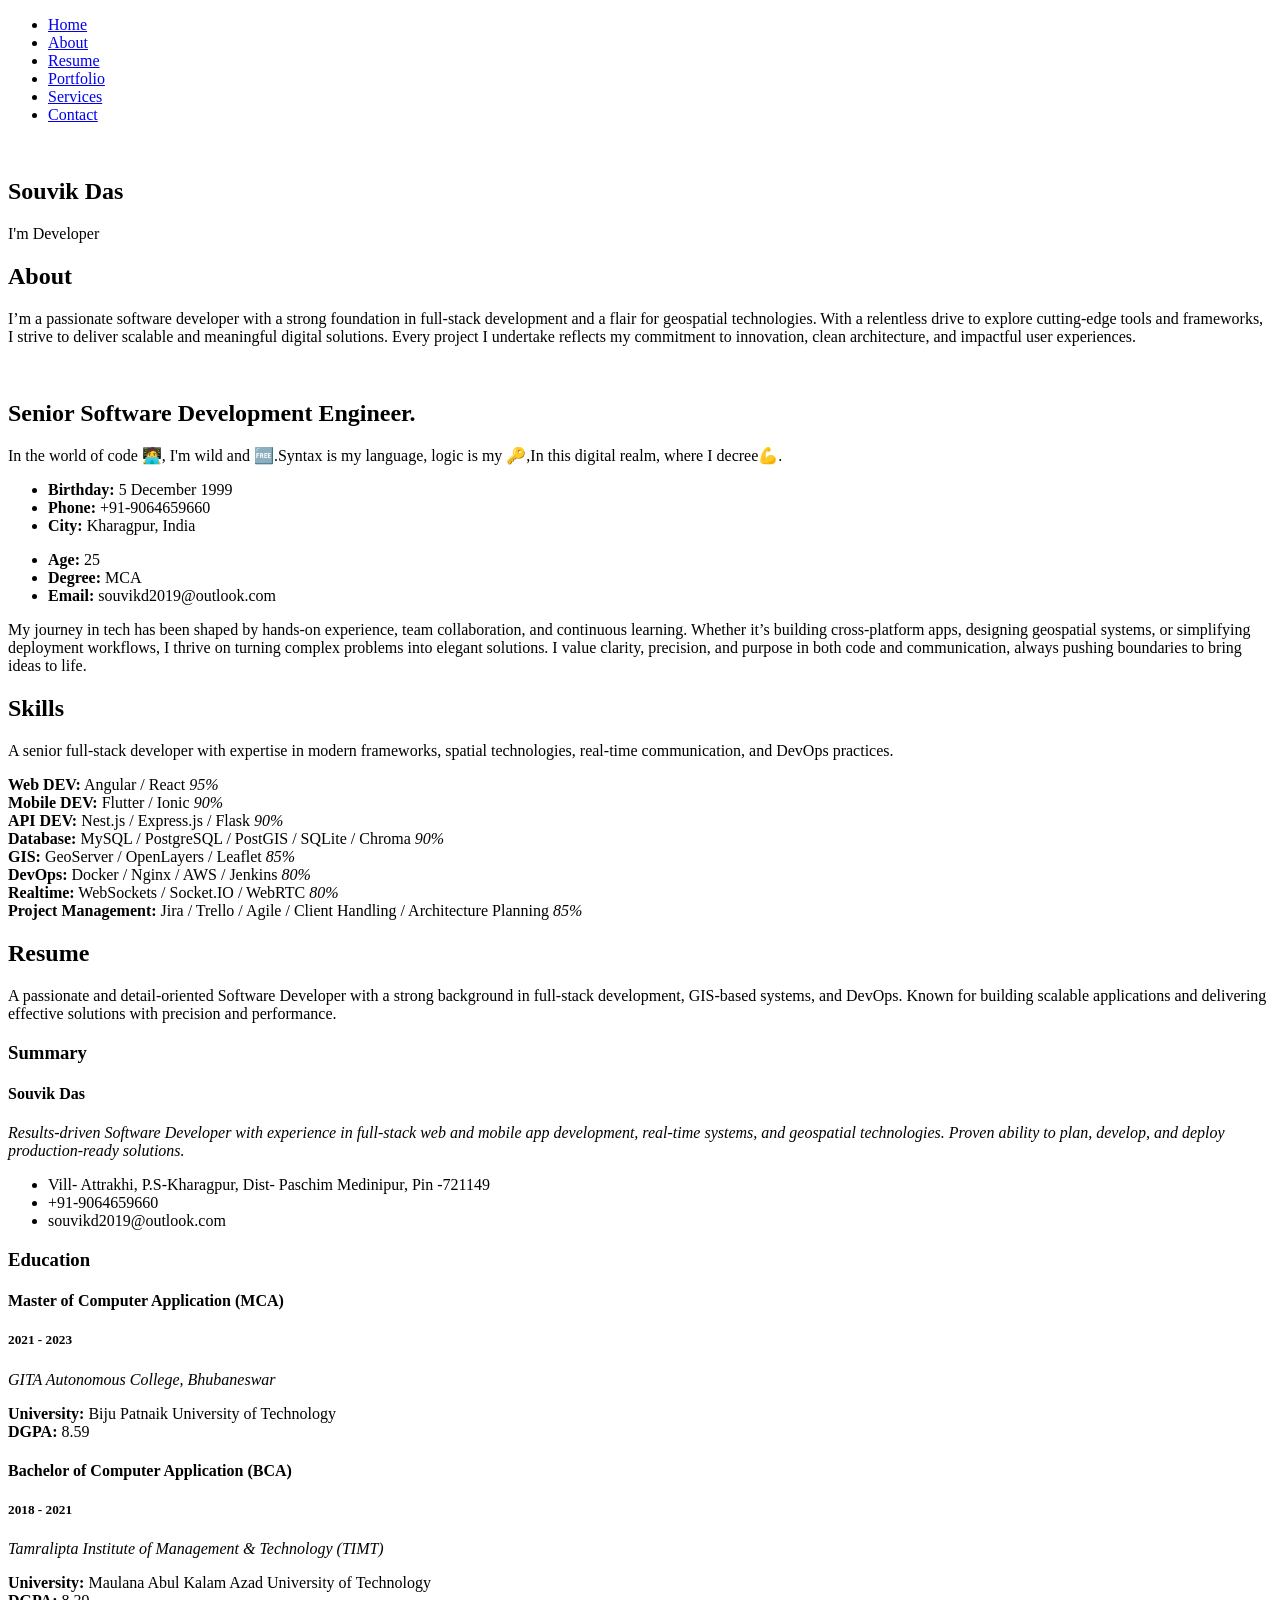
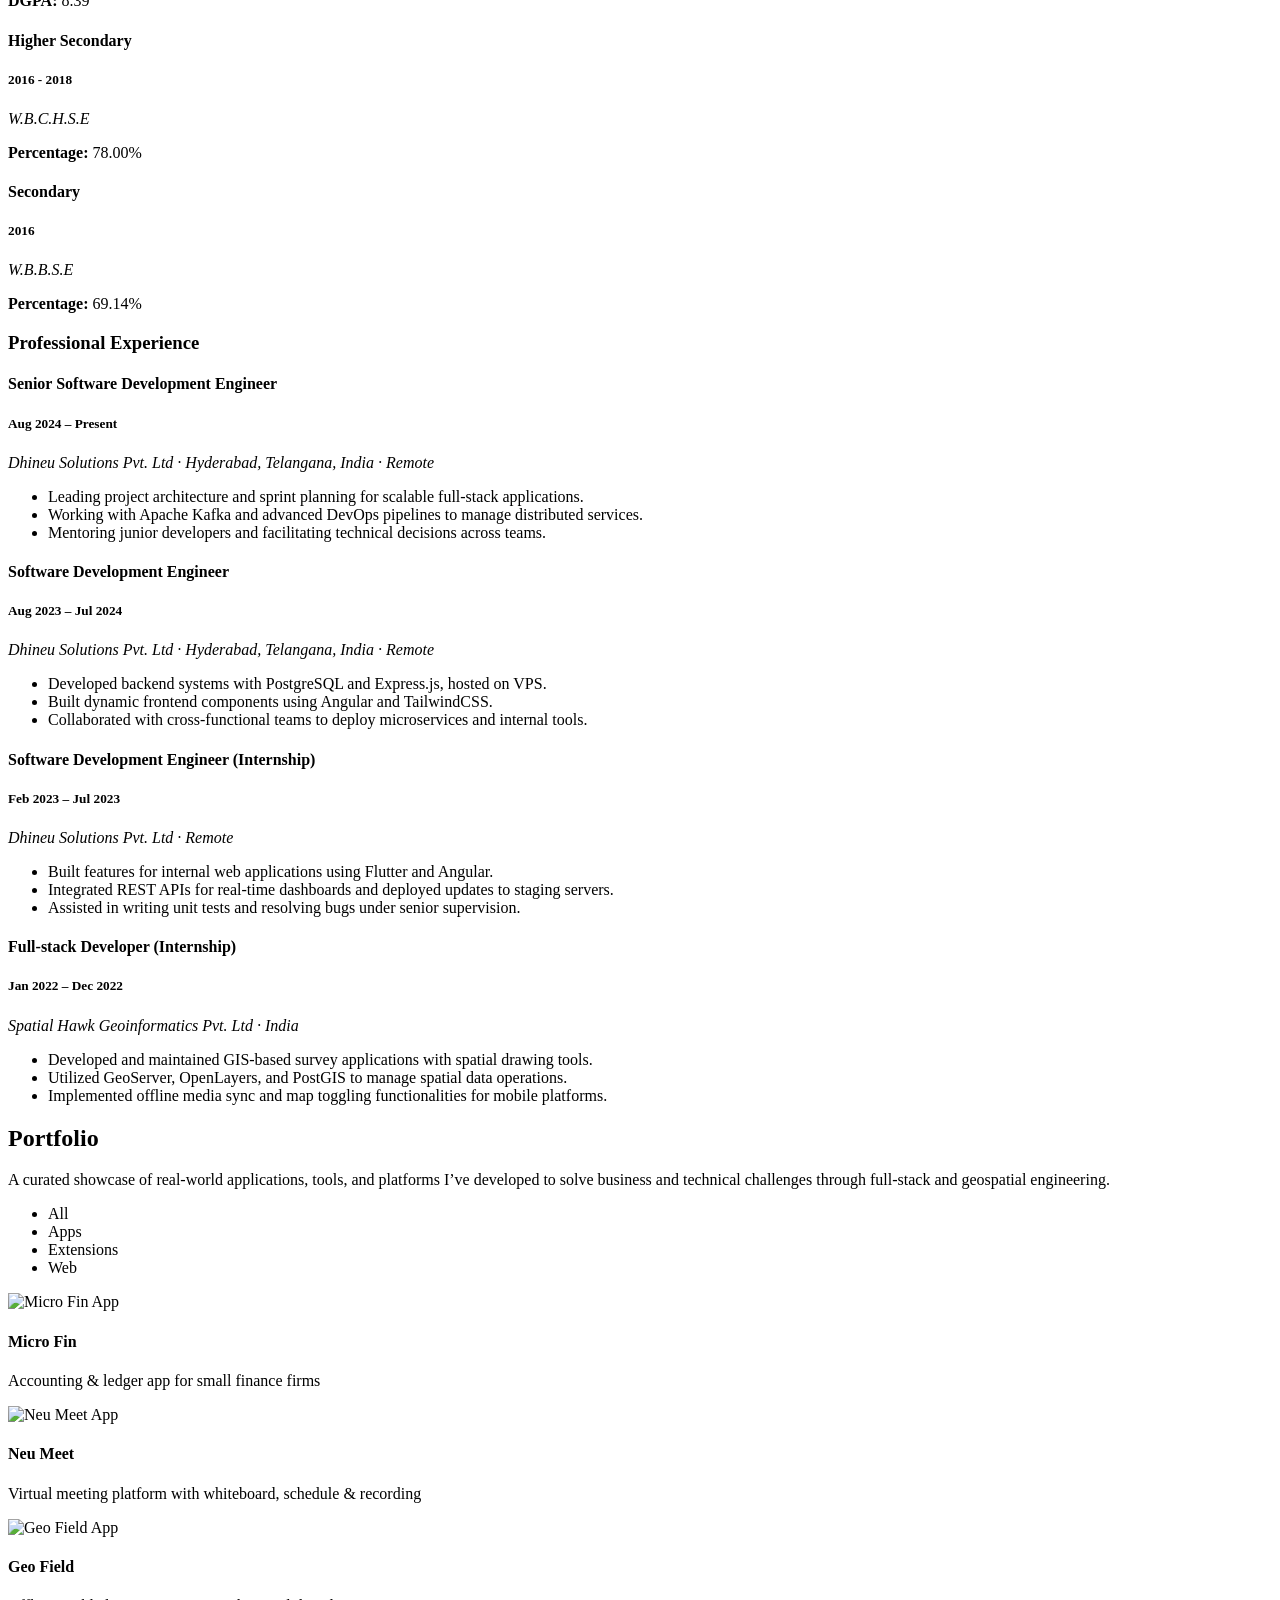
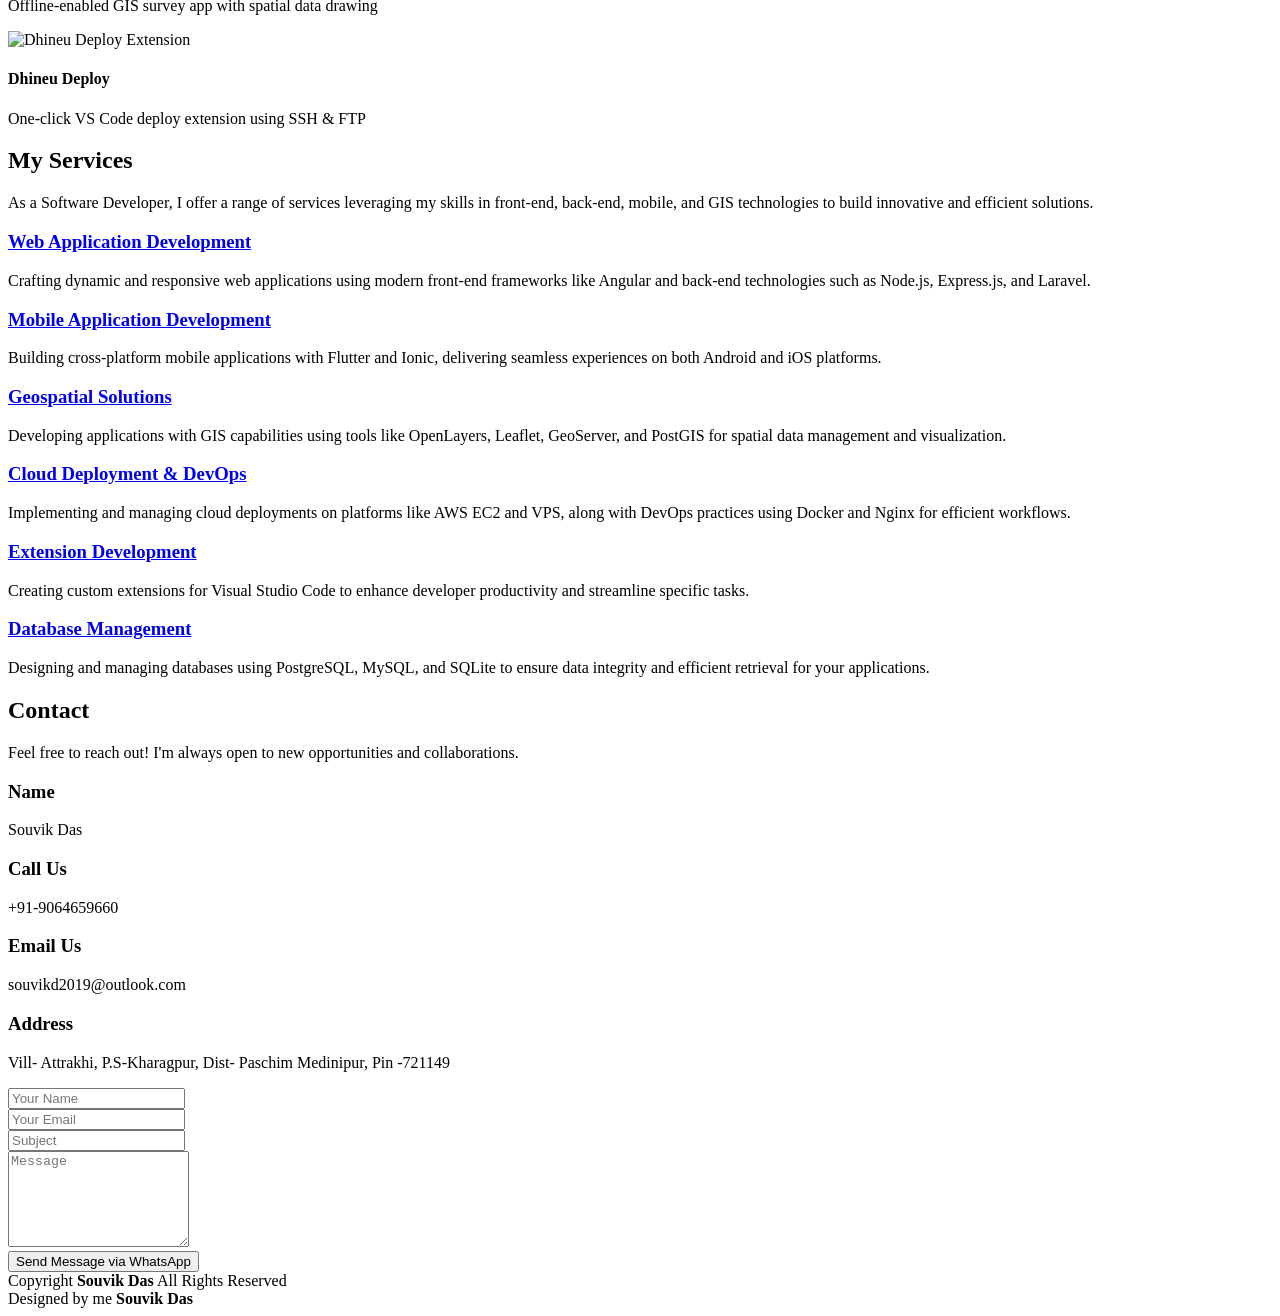
==== index.html @ 2cbc4510 "Add files via upload" ====
<!DOCTYPE html>
<html lang="en">

<head>
  <meta charset="utf-8">
  <meta content="width=device-width, initial-scale=1.0" name="viewport">
  <title>Souvik's Portfolio</title>
  <meta content="" name="description">
  <meta content="" name="keywords">

  <!-- Favicons -->
  <link href="assets/img/favicon.png" rel="icon">
  <link href="assets/img/apple-touch-icon.png" rel="apple-touch-icon">

  <!-- Fonts -->
  <link href="https://fonts.googleapis.com" rel="preconnect">
  <link href="https://fonts.gstatic.com" rel="preconnect" crossorigin>
  <link
    href="https://fonts.googleapis.com/css2?family=Roboto:ital,wght@0,100;0,300;0,400;0,500;0,700;0,900;1,100;1,300;1,400;1,500;1,700;1,900&family=Poppins:ital,wght@0,100;0,200;0,300;0,400;0,500;0,600;0,700;0,800;0,900;1,100;1,200;1,300;1,400;1,500;1,600;1,700;1,800;1,900&family=Raleway:ital,wght@0,100;0,200;0,300;0,400;0,500;0,600;0,700;0,800;0,900;1,100;1,200;1,300;1,400;1,500;1,600;1,700;1,800;1,900&display=swap"
    rel="stylesheet">

  <!-- Vendor CSS Files -->
  <link href="assets/vendor/bootstrap/css/bootstrap.min.css" rel="stylesheet">
  <link href="assets/vendor/bootstrap-icons/bootstrap-icons.css" rel="stylesheet">
  <link href="assets/vendor/aos/aos.css" rel="stylesheet">
  <link href="assets/vendor/glightbox/css/glightbox.min.css" rel="stylesheet">
  <link href="assets/vendor/swiper/swiper-bundle.min.css" rel="stylesheet">

  <!-- Main CSS File -->
  <link href="assets/css/main.css" rel="stylesheet">

  <!-- =======================================================
  * Template Name: MyResume
  * Template URL: https://bootstrapmade.com/free-html-bootstrap-template-my-resume/
  * Updated: Jun 29 2024 with Bootstrap v5.3.3
  * Author: BootstrapMade.com
  * License: https://bootstrapmade.com/license/
  ======================================================== -->
</head>

<body class="index-page">

  <header id="header" class="header d-flex flex-column justify-content-center">

    <i class="header-toggle d-xl-none bi bi-list"></i>

    <nav id="navmenu" class="navmenu">
      <ul>
        <li><a href="#hero" class="active"><i class="bi bi-house navicon"></i><span>Home</span></a></li>
        <li><a href="#about"><i class="bi bi-person navicon"></i><span>About</span></a></li>
        <li><a href="#resume"><i class="bi bi-file-earmark-text navicon"></i><span>Resume</span></a></li>
        <li><a href="#portfolio"><i class="bi bi-images navicon"></i><span>Portfolio</span></a></li>
        <li><a href="#services"><i class="bi bi-hdd-stack navicon"></i><span>Services</span></a></li>
        <li><a href="#contact"><i class="bi bi-envelope navicon"></i><span>Contact</span></a></li>
      </ul>
    </nav>

  </header>

  <main class="main">

    <!-- Hero Section -->
    <section id="hero" class="hero section light-background">

      <img src="assets/img/hero-bg.jpg" alt="">

      <div class="container" data-aos="zoom-out">
        <div class="row justify-content-center">
          <div class="col-lg-9">
            <h2>Souvik Das</h2>
            <p>I'm <span class="typed" data-typed-items="Developer, Freelancer">Developer</span><span
                class="typed-cursor typed-cursor--blink" aria-hidden="true"></span></p>
            <div class="social-links">
              <a href="https://github.com/souvik-das-tech" target="_blank"><i class="bi bi-github"></i></a>
              <a href="https://www.facebook.com/profile.php?id=61572611859812" target="_blank"><i
                  class="bi bi-facebook"></i></a>
              <a href="https://www.instagram.com/souvik_das.tech" target="_blank"><i class="bi bi-instagram"></i></a>
              <a href="https://www.linkedin.com/in/souvik-das-3455b0224" target="_blank"><i
                  class="bi bi-linkedin"></i></a>
            </div>
          </div>
        </div>
      </div>

    </section><!-- /Hero Section -->

    <!-- About Section -->
    <section id="about" class="about section">

      <!-- Section Title -->
      <div class="container section-title" data-aos="fade-up">
        <h2>About</h2>
        <p>I’m a passionate software developer with a strong foundation in full-stack development and a flair for
          geospatial technologies. With a relentless drive to explore cutting-edge tools and frameworks, I strive to
          deliver scalable and meaningful digital solutions. Every project I undertake reflects my commitment to
          innovation, clean architecture, and impactful user experiences.</p>
      </div><!-- End Section Title -->

      <div class="container" data-aos="fade-up" data-aos-delay="100">

        <div class="row gy-4 justify-content-center">
          <div class="col-lg-4">
            <img src="assets/img/profile-img.jpg" class="img-fluid" alt="">
          </div>
          <div class="col-lg-8 content">
            <h2>Senior Software Development Engineer.</h2>
            <p class="fst-italic py-3">
              In the world of code 🧑‍💻, I'm wild and 🆓.Syntax is my language, logic is my 🔑,In this digital realm,
              where I decree💪.
            </p>
            <div class="row">
              <div class="col-lg-6">
                <ul>
                  <li><i class="bi bi-chevron-right"></i> <strong>Birthday:</strong> <span>5 December 1999</span></li>
                  <li><i class="bi bi-chevron-right"></i> <strong>Phone:</strong> <span>+91-9064659660</span></li>
                  <li><i class="bi bi-chevron-right"></i> <strong>City:</strong> <span>Kharagpur, India</span></li>
                </ul>
              </div>
              <div class="col-lg-6">
                <ul>
                  <li><i class="bi bi-chevron-right"></i> <strong>Age:</strong> <span>25</span></li>
                  <li><i class="bi bi-chevron-right"></i> <strong>Degree:</strong> <span>MCA</span></li>
                  <li><i class="bi bi-chevron-right"></i> <strong>Email:</strong> <span>souvikd2019@outlook.com</span>
                  </li>
                </ul>
              </div>
            </div>
            <p class="py-3">
              My journey in tech has been shaped by hands-on experience, team collaboration, and continuous learning.
              Whether it’s building cross-platform apps, designing geospatial systems, or simplifying deployment
              workflows, I thrive on turning complex problems into elegant solutions. I value clarity, precision, and
              purpose in both code and communication, always pushing boundaries to bring ideas to life.
            </p>
          </div>
        </div>

      </div>

    </section><!-- /About Section -->

    <!-- Skills Section -->
    <section id="skills" class="skills section">

      <!-- Section Title -->
      <div class="container section-title" data-aos="fade-up">
        <h2>Skills</h2>
        <p>A senior full-stack developer with expertise in modern frameworks, spatial technologies, real-time
          communication, and DevOps practices.</p>
      </div><!-- End Section Title -->

      <div class="container" data-aos="fade-up" data-aos-delay="100">

        <div class="row skills-content skills-animation">

          <div class="col-lg-6">

            <div class="progress">
              <span class="skill"><strong>Web DEV:</strong> Angular / React <i class="val">95%</i></span>
              <div class="progress-bar-wrap">
                <div class="progress-bar" role="progressbar" aria-valuenow="95" aria-valuemin="0" aria-valuemax="100">
                </div>
              </div>
            </div>

            <div class="progress">
              <span class="skill"><strong>Mobile DEV:</strong> Flutter / Ionic <i class="val">90%</i></span>
              <div class="progress-bar-wrap">
                <div class="progress-bar" role="progressbar" aria-valuenow="90" aria-valuemin="0" aria-valuemax="100">
                </div>
              </div>
            </div>

            <div class="progress">
              <span class="skill"><strong>API DEV:</strong> Nest.js / Express.js / Flask <i class="val">90%</i></span>
              <div class="progress-bar-wrap">
                <div class="progress-bar" role="progressbar" aria-valuenow="90" aria-valuemin="0" aria-valuemax="100">
                </div>
              </div>
            </div>

            <div class="progress">
              <span class="skill"><strong>Database:</strong> MySQL / PostgreSQL / PostGIS / SQLite / Chroma <i
                  class="val">90%</i></span>
              <div class="progress-bar-wrap">
                <div class="progress-bar" role="progressbar" aria-valuenow="90" aria-valuemin="0" aria-valuemax="100">
                </div>
              </div>
            </div>

          </div>

          <div class="col-lg-6">

            <div class="progress">
              <span class="skill"><strong>GIS:</strong> GeoServer / OpenLayers / Leaflet <i class="val">85%</i></span>
              <div class="progress-bar-wrap">
                <div class="progress-bar" role="progressbar" aria-valuenow="85" aria-valuemin="0" aria-valuemax="100">
                </div>
              </div>
            </div>

            <div class="progress">
              <span class="skill"><strong>DevOps:</strong> Docker / Nginx / AWS / Jenkins <i class="val">80%</i></span>
              <div class="progress-bar-wrap">
                <div class="progress-bar" role="progressbar" aria-valuenow="80" aria-valuemin="0" aria-valuemax="100">
                </div>
              </div>
            </div>

            <div class="progress">
              <span class="skill"><strong>Realtime:</strong> WebSockets / Socket.IO / WebRTC <i
                  class="val">80%</i></span>
              <div class="progress-bar-wrap">
                <div class="progress-bar" role="progressbar" aria-valuenow="80" aria-valuemin="0" aria-valuemax="100">
                </div>
              </div>
            </div>

            <div class="progress">
              <span class="skill"><strong>Project Management:</strong> Jira / Trello / Agile / Client Handling /
                Architecture Planning <i class="val">85%</i></span>
              <div class="progress-bar-wrap">
                <div class="progress-bar" role="progressbar" aria-valuenow="85" aria-valuemin="0" aria-valuemax="100">
                </div>
              </div>
            </div>

          </div>

        </div>

      </div>

    </section><!-- /Skills Section -->


    <!-- Resume Section -->
    <section id="resume" class="resume section">

      <!-- Section Title -->
      <div class="container section-title" data-aos="fade-up">
        <h2>Resume</h2>
        <p>A passionate and detail-oriented Software Developer with a strong background in full-stack development,
          GIS-based systems, and DevOps. Known for building scalable applications and delivering effective solutions
          with precision and performance.</p>
      </div><!-- End Section Title -->

      <div class="container">

        <div class="row">

          <!-- Left Column -->
          <div class="col-lg-6" data-aos="fade-up" data-aos-delay="100">
            <h3 class="resume-title">Summary</h3>

            <div class="resume-item pb-0">
              <h4>Souvik Das</h4>
              <p><em>Results-driven Software Developer with experience in full-stack web and mobile app development,
                  real-time systems, and geospatial technologies. Proven ability to plan, develop, and deploy
                  production-ready solutions.</em></p>
              <ul>
                <li>Vill- Attrakhi, P.S-Kharagpur, Dist- Paschim Medinipur, Pin -721149</li>
                <li>+91-9064659660</li>
                <li>souvikd2019@outlook.com</li>
              </ul>
            </div><!-- End Resume Item -->

            <h3 class="resume-title">Education</h3>

            <div class="resume-item">
              <h4>Master of Computer Application (MCA)</h4>
              <h5>2021 - 2023</h5>
              <p><em>GITA Autonomous College, Bhubaneswar</em></p>
              <p><strong>University:</strong> Biju Patnaik University of Technology<br><strong>DGPA:</strong> 8.59</p>
            </div>

            <div class="resume-item">
              <h4>Bachelor of Computer Application (BCA)</h4>
              <h5>2018 - 2021</h5>
              <p><em>Tamralipta Institute of Management & Technology (TIMT)</em></p>
              <p><strong>University:</strong> Maulana Abul Kalam Azad University of Technology<br><strong>DGPA:</strong>
                8.39</p>
            </div>

            <div class="resume-item">
              <h4>Higher Secondary</h4>
              <h5>2016 - 2018</h5>
              <p><em>W.B.C.H.S.E</em></p>
              <p><strong>Percentage:</strong> 78.00%</p>
            </div>

            <div class="resume-item">
              <h4>Secondary</h4>
              <h5>2016</h5>
              <p><em>W.B.B.S.E</em></p>
              <p><strong>Percentage:</strong> 69.14%</p>
            </div>

          </div><!-- End Left Column -->

          <!-- Right Column -->
          <div class="col-lg-6" data-aos="fade-up" data-aos-delay="200">
            <h3 class="resume-title">Professional Experience</h3>

            <div class="resume-item">
              <h4>Senior Software Development Engineer</h4>
              <h5>Aug 2024 – Present</h5>
              <p><em>Dhineu Solutions Pvt. Ltd · Hyderabad, Telangana, India · Remote</em></p>
              <ul>
                <li>Leading project architecture and sprint planning for scalable full-stack applications.</li>
                <li>Working with Apache Kafka and advanced DevOps pipelines to manage distributed services.</li>
                <li>Mentoring junior developers and facilitating technical decisions across teams.</li>
              </ul>
            </div>

            <div class="resume-item">
              <h4>Software Development Engineer</h4>
              <h5>Aug 2023 – Jul 2024</h5>
              <p><em>Dhineu Solutions Pvt. Ltd · Hyderabad, Telangana, India · Remote</em></p>
              <ul>
                <li>Developed backend systems with PostgreSQL and Express.js, hosted on VPS.</li>
                <li>Built dynamic frontend components using Angular and TailwindCSS.</li>
                <li>Collaborated with cross-functional teams to deploy microservices and internal tools.</li>
              </ul>
            </div>

            <div class="resume-item">
              <h4>Software Development Engineer (Internship)</h4>
              <h5>Feb 2023 – Jul 2023</h5>
              <p><em>Dhineu Solutions Pvt. Ltd · Remote</em></p>
              <ul>
                <li>Built features for internal web applications using Flutter and Angular.</li>
                <li>Integrated REST APIs for real-time dashboards and deployed updates to staging servers.</li>
                <li>Assisted in writing unit tests and resolving bugs under senior supervision.</li>
              </ul>
            </div>

            <div class="resume-item">
              <h4>Full-stack Developer (Internship)</h4>
              <h5>Jan 2022 – Dec 2022</h5>
              <p><em>Spatial Hawk Geoinformatics Pvt. Ltd · India</em></p>
              <ul>
                <li>Developed and maintained GIS-based survey applications with spatial drawing tools.</li>
                <li>Utilized GeoServer, OpenLayers, and PostGIS to manage spatial data operations.</li>
                <li>Implemented offline media sync and map toggling functionalities for mobile platforms.</li>
              </ul>
            </div>


          </div><!-- End Right Column -->

        </div>

      </div>

    </section><!-- /Resume Section -->

    <!-- Portfolio Section -->
    <section id="portfolio" class="portfolio section">

      <!-- Section Title -->
      <div class="container section-title" data-aos="fade-up">
        <h2>Portfolio</h2>
        <p>A curated showcase of real-world applications, tools, and platforms I’ve developed to solve business and
          technical challenges through full-stack and geospatial engineering.</p>
      </div><!-- End Section Title -->

      <div class="container">

        <div class="isotope-layout" data-default-filter="*" data-layout="masonry" data-sort="original-order">

          <ul class="portfolio-filters isotope-filters" data-aos="fade-up" data-aos-delay="100">
            <li data-filter="*" class="filter-active">All</li>
            <li data-filter=".filter-app">Apps</li>
            <li data-filter=".filter-product">Extensions</li>
            <li data-filter=".filter-branding">Web</li>
          </ul><!-- End Portfolio Filters -->

          <div class="row gy-4 isotope-container" data-aos="fade-up" data-aos-delay="200">

            <!-- Micro Fin -->
            <div class="col-lg-4 col-md-6 portfolio-item isotope-item filter-app filter-branding">
              <img src="assets\img\portfolio\app-1.jpg" class="img-fluid" alt="Micro Fin App">
              <div class="portfolio-info">
                <h4>Micro Fin</h4>
                <p>Accounting & ledger app for small finance firms</p>
                <a href="assets\img\portfolio\app-1.jpg" title="Micro Fin" data-gallery="portfolio-gallery-app"
                  class="glightbox preview-link"><i class="bi bi-zoom-in"></i></a>
              </div>
            </div>

            <!-- Neu Meet -->
            <div class="col-lg-4 col-md-6 portfolio-item isotope-item filter-app filter-branding">
              <img src="assets/img/projects/neu-meet.jpg" class="img-fluid" alt="Neu Meet App">
              <div class="portfolio-info">
                <h4>Neu Meet</h4>
                <p>Virtual meeting platform with whiteboard, schedule & recording</p>
                <a href="assets/img/projects/neu-meet.jpg" title="Neu Meet" data-gallery="portfolio-gallery-app"
                  class="glightbox preview-link"><i class="bi bi-zoom-in"></i></a>
                <a href="portfolio-details-neumeet.html" title="More Details" class="details-link"><i
                    class="bi bi-link-45deg"></i></a>
              </div>
            </div>

            <!-- Geo Field -->
            <div class="col-lg-4 col-md-6 portfolio-item isotope-item filter-app">
              <img src="assets/img/projects/geo-field.jpg" class="img-fluid" alt="Geo Field App">
              <div class="portfolio-info">
                <h4>Geo Field</h4>
                <p>Offline-enabled GIS survey app with spatial data drawing</p>
                <a href="assets/img/projects/geo-field.jpg" title="Geo Field" data-gallery="portfolio-gallery-app"
                  class="glightbox preview-link"><i class="bi bi-zoom-in"></i></a>
                <a href="portfolio-details-geofield.html" title="More Details" class="details-link"><i
                    class="bi bi-link-45deg"></i></a>
              </div>
            </div>

            <!-- Dhineu Deploy -->
            <div class="col-lg-4 col-md-6 portfolio-item isotope-item filter-product">
              <img src="assets\img\portfolio\dhienu-deploy.jpeg" class="img-fluid" alt="Dhineu Deploy Extension">
              <div class="portfolio-info">
                <h4>Dhineu Deploy</h4>
                <p>One-click VS Code deploy extension using SSH & FTP</p>
                <a href="assets\img\portfolio\dhienu-deploy.jpeg" title="Dhineu Deploy"
                  data-gallery="portfolio-gallery-product" class="glightbox preview-link"><i
                    class="bi bi-zoom-in"></i></a>
              </div>
            </div>

          </div><!-- End Portfolio Container -->

        </div>

      </div>

    </section><!-- /Portfolio Section -->


    <section id="services" class="services section">
      <div class="container section-title" data-aos="fade-up">
        <h2>My Services</h2>
        <p>As a Software Developer, I offer a range of services leveraging my skills in front-end, back-end, mobile, and
          GIS technologies to build innovative and efficient solutions.</p>
      </div>
      <div class="container">
        <div class="row gy-4">

          <div class="col-lg-4 col-md-6" data-aos="fade-up" data-aos-delay="100">
            <div class="service-item item-cyan position-relative">
              <div class="icon">
                <i class="bi bi-code-slash"></i>
              </div>
              <a href="#" class="stretched-link">
                <h3>Web Application Development</h3>
              </a>
              <p>Crafting dynamic and responsive web applications using modern front-end frameworks like Angular and
                back-end technologies such as Node.js, Express.js, and Laravel.</p>
            </div>
          </div>
          <div class="col-lg-4 col-md-6" data-aos="fade-up" data-aos-delay="200">
            <div class="service-item item-orange position-relative">
              <div class="icon">
                <i class="bi bi-phone-fill"></i>
              </div>
              <a href="#" class="stretched-link">
                <h3>Mobile Application Development</h3>
              </a>
              <p>Building cross-platform mobile applications with Flutter and Ionic, delivering seamless experiences on
                both Android and iOS platforms.</p>
            </div>
          </div>
          <div class="col-lg-4 col-md-6" data-aos="fade-up" data-aos-delay="300">
            <div class="service-item item-teal position-relative">
              <div class="icon">
                <i class="bi bi-map"></i>
              </div>
              <a href="#" class="stretched-link">
                <h3>Geospatial Solutions</h3>
              </a>
              <p>Developing applications with GIS capabilities using tools like OpenLayers, Leaflet, GeoServer, and
                PostGIS for spatial data management and visualization.</p>
            </div>
          </div>
          <div class="col-lg-4 col-md-6" data-aos="fade-up" data-aos-delay="400">
            <div class="service-item item-red position-relative">
              <div class="icon">
                <i class="bi bi-cloud-arrow-up-fill"></i>
              </div>
              <a href="#" class="stretched-link">
                <h3>Cloud Deployment & DevOps</h3>
              </a>
              <p>Implementing and managing cloud deployments on platforms like AWS EC2 and VPS, along with DevOps
                practices using Docker and Nginx for efficient workflows.</p>
            </div>
          </div>
          <div class="col-lg-4 col-md-6" data-aos="fade-up" data-aos-delay="500">
            <div class="service-item item-purple position-relative">
              <div class="icon">
                <i class="bi bi-pencil-square"></i>
              </div>
              <a href="#" class="stretched-link">
                <h3>Extension Development</h3>
              </a>
              <p>Creating custom extensions for Visual Studio Code to enhance developer productivity and streamline
                specific tasks.</p>
            </div>
          </div>
          <div class="col-lg-4 col-md-6" data-aos="fade-up" data-aos-delay="600">
            <div class="service-item item-pink position-relative">
              <div class="icon">
                <i class="bi bi-database-fill"></i>
              </div>
              <a href="#" class="stretched-link">
                <h3>Database Management</h3>
              </a>
              <p>Designing and managing databases using PostgreSQL, MySQL, and SQLite to ensure data integrity and
                efficient retrieval for your applications.</p>
            </div>
          </div>
        </div>
      </div>
    </section>


    <section id="contact" class="contact section">

      <div class="container section-title" data-aos="fade-up">
        <h2>Contact</h2>
        <p>Feel free to reach out! I'm always open to new opportunities and collaborations.</p>
      </div>
      <div class="container" data-aos="fade" data-aos-delay="100">

        <div class="row gy-4">

          <div class="col-lg-4">
            <div class="info-item d-flex" data-aos="fade-up" data-aos-delay="200">
              <i class="bi bi-person flex-shrink-0"></i>
              <div>
                <h3>Name</h3>
                <p>Souvik Das</p>
              </div>
            </div>
            <div class="info-item d-flex" data-aos="fade-up" data-aos-delay="300">
              <i class="bi bi-phone flex-shrink-0"></i>
              <div>
                <h3>Call Us</h3>
                <p>+91-9064659660</p>
              </div>
            </div>
            <div class="info-item d-flex" data-aos="fade-up" data-aos-delay="400">
              <i class="bi bi-envelope flex-shrink-0"></i>
              <div>
                <h3>Email Us</h3>
                <p>souvikd2019@outlook.com</p>
              </div>
            </div>
            <div class="info-item d-flex" data-aos="fade-up" data-aos-delay="500">
              <i class="bi bi-house-door flex-shrink-0"></i>
              <div>
                <h3>Address</h3>
                <p>Vill- Attrakhi, P.S-Kharagpur, Dist- Paschim Medinipur, Pin -721149</p>
              </div>
            </div>
          </div>

          <div class="col-lg-8">
            <form action="forms/contact.php" method="post" class="php-email-form" data-aos="fade-up"
              data-aos-delay="200">
              <div class="row gy-4">

                <div class="col-md-6">
                  <input type="text" name="name" class="form-control" placeholder="Your Name" required="">
                </div>

                <div class="col-md-6 ">
                  <input type="email" class="form-control" name="email" placeholder="Your Email" required="">
                </div>

                <div class="col-md-12">
                  <input type="text" class="form-control" name="subject" placeholder="Subject" required="">
                </div>

                <div class="col-md-12">
                  <textarea class="form-control" name="message" rows="6" placeholder="Message" required=""></textarea>
                </div>

                <div class="col-md-12 text-center">
                  <button type="submit" onclick="sendWhatsAppMessage()">Send Message via WhatsApp</button>
                </div>

              </div>
            </form>
          </div>
        </div>

      </div>

    </section>
  </main>

  <footer id="footer" class="footer position-relative light-background">
    <div class="container">
      <div class="container">
        <div class="copyright">
          <span>Copyright</span> <strong class="px-1 sitename">Souvik Das</strong> <span>All Rights Reserved</span>
        </div>
        <div class="credits">
          Designed by me <strong>Souvik Das</strong>
        </div>
      </div>
    </div>
  </footer>

  <!-- Scroll Top -->
  <a href="#" id="scroll-top" class="scroll-top d-flex align-items-center justify-content-center"><i
      class="bi bi-arrow-up-short"></i></a>

  <!-- Preloader -->
  <div id="preloader"></div>

  <!-- Vendor JS Files -->
  <script src="assets/vendor/bootstrap/js/bootstrap.bundle.min.js"></script>
  <script src="assets/vendor/php-email-form/validate.js"></script>
  <script src="assets/vendor/aos/aos.js"></script>
  <script src="assets/vendor/typed.js/typed.umd.js"></script>
  <script src="assets/vendor/purecounter/purecounter_vanilla.js"></script>
  <script src="assets/vendor/waypoints/noframework.waypoints.js"></script>
  <script src="assets/vendor/glightbox/js/glightbox.min.js"></script>
  <script src="assets/vendor/imagesloaded/imagesloaded.pkgd.min.js"></script>
  <script src="assets/vendor/isotope-layout/isotope.pkgd.min.js"></script>
  <script src="assets/vendor/swiper/swiper-bundle.min.js"></script>

  <!-- Main JS File -->
  <script src="assets/js/main.js"></script>

  <script>
    function sendWhatsAppMessage() {
      const name = document.querySelector('input[name="name"]').value;
      const email = document.querySelector('input[name="email"]').value;
      const subject = document.querySelector('input[name="subject"]').value;
      const message = document.querySelector('textarea[name="message"]').value;
      const phoneNumber = '+919064659660'; // Replace with your full number including country code

      const whatsappMessage = `Name: ${name}%0AEmail: ${email}%0ASubject: ${subject}%0AMessage: ${message}`;
      const whatsappURL = `https://wa.me/${phoneNumber}?text=${whatsappMessage}`;

      window.open(whatsappURL, '_blank');
    }
  </script>

</body>

</html>
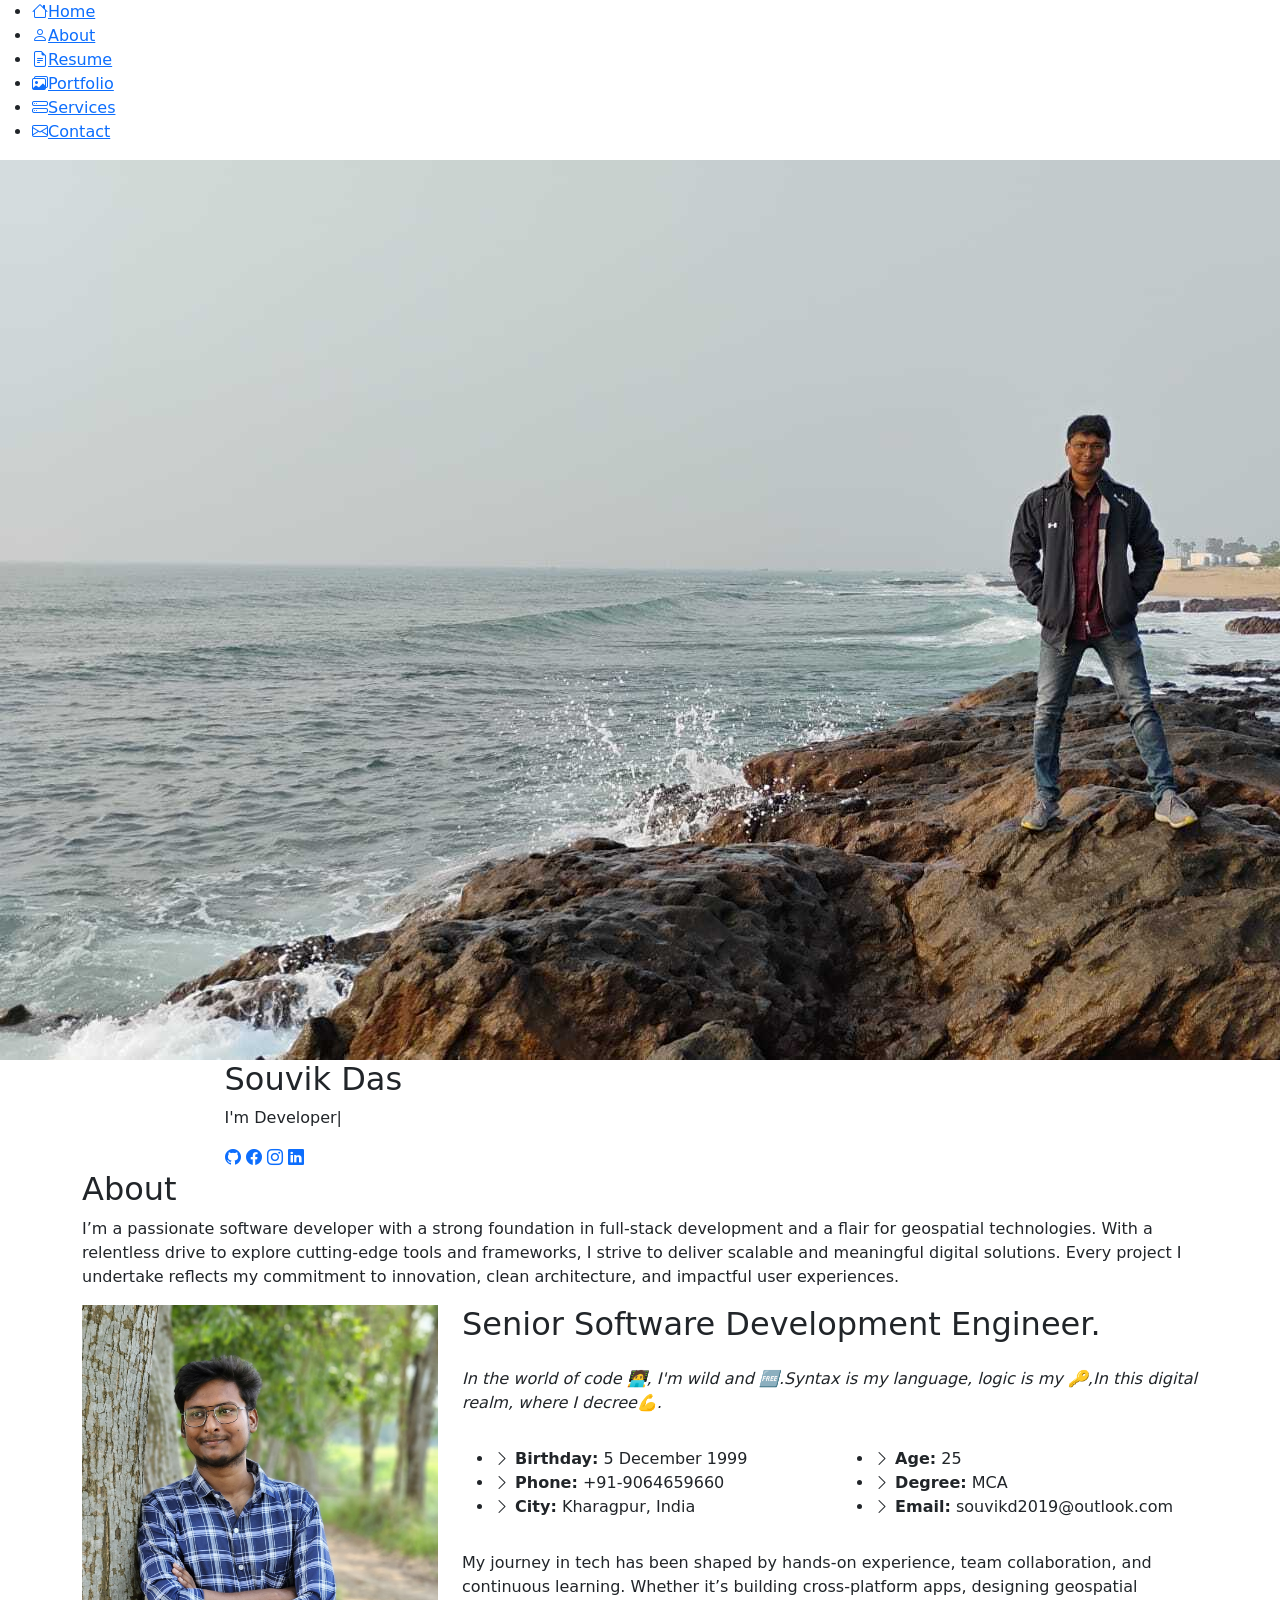
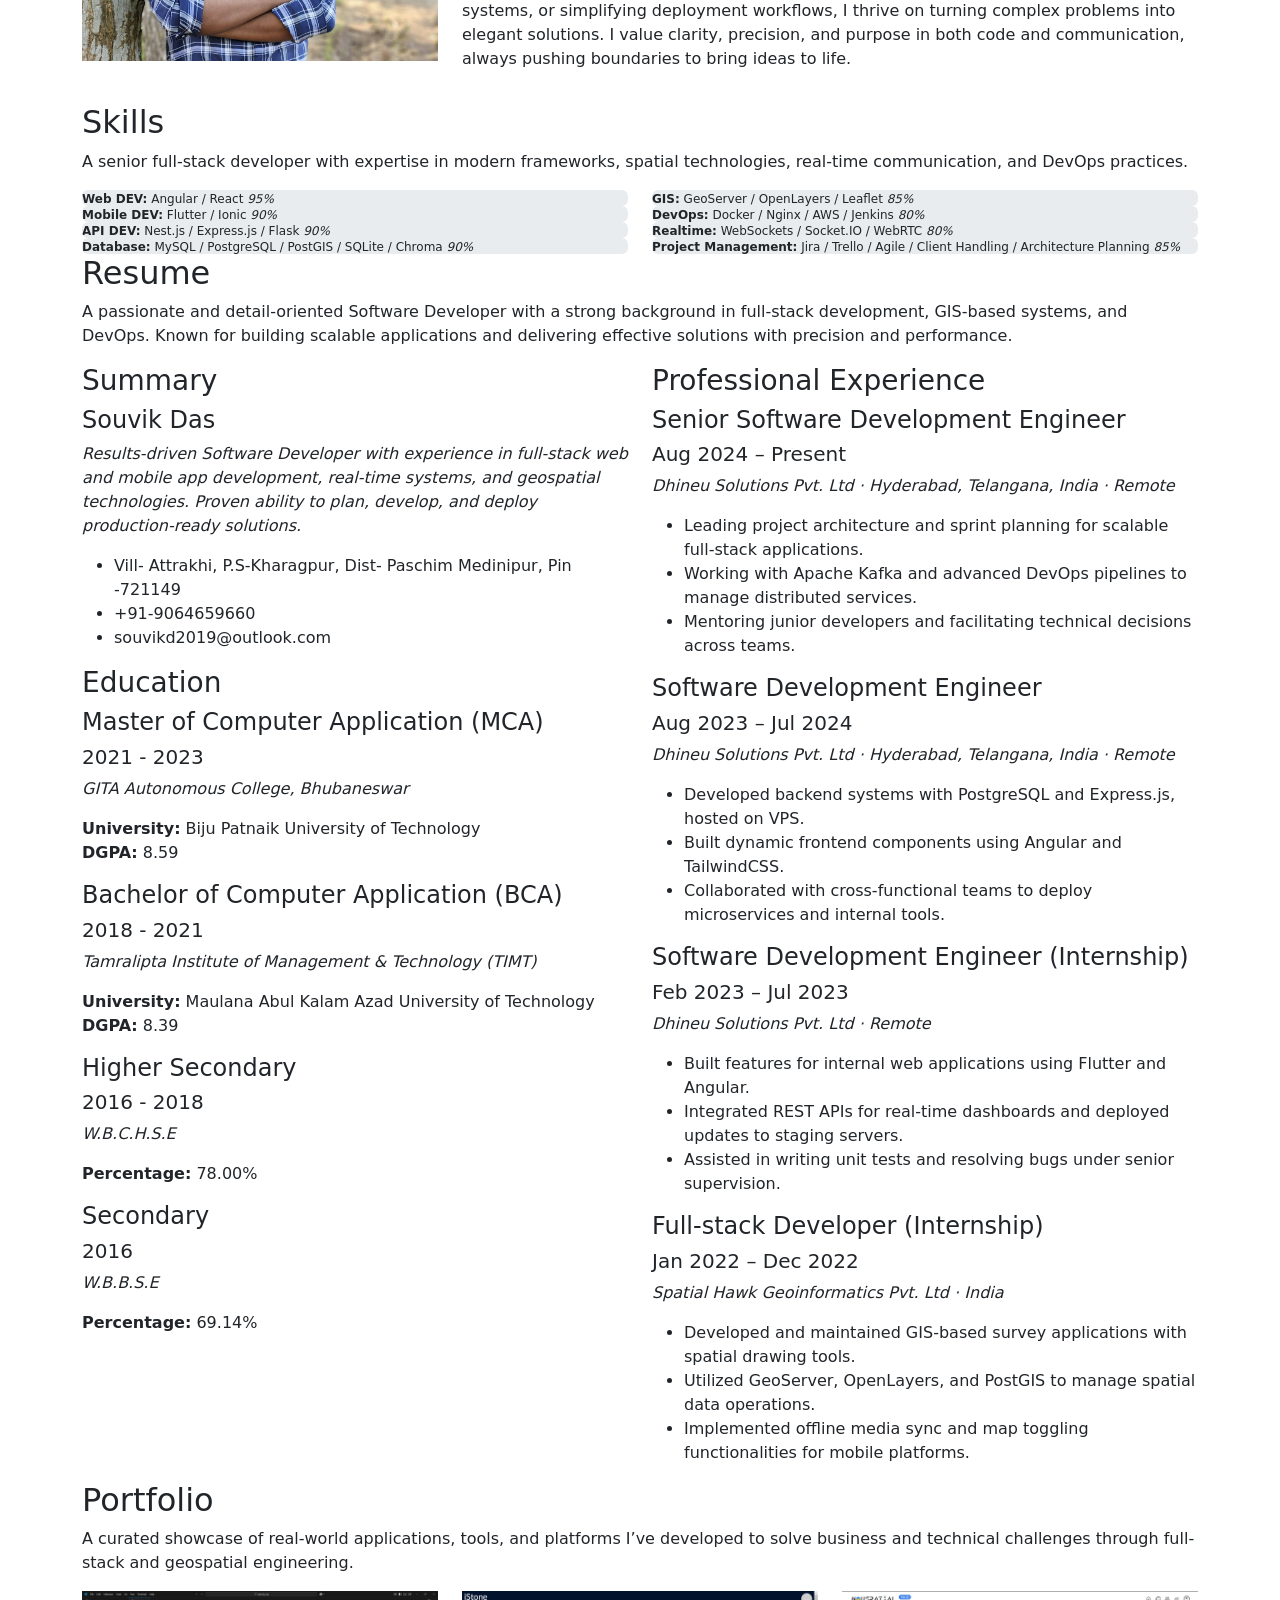
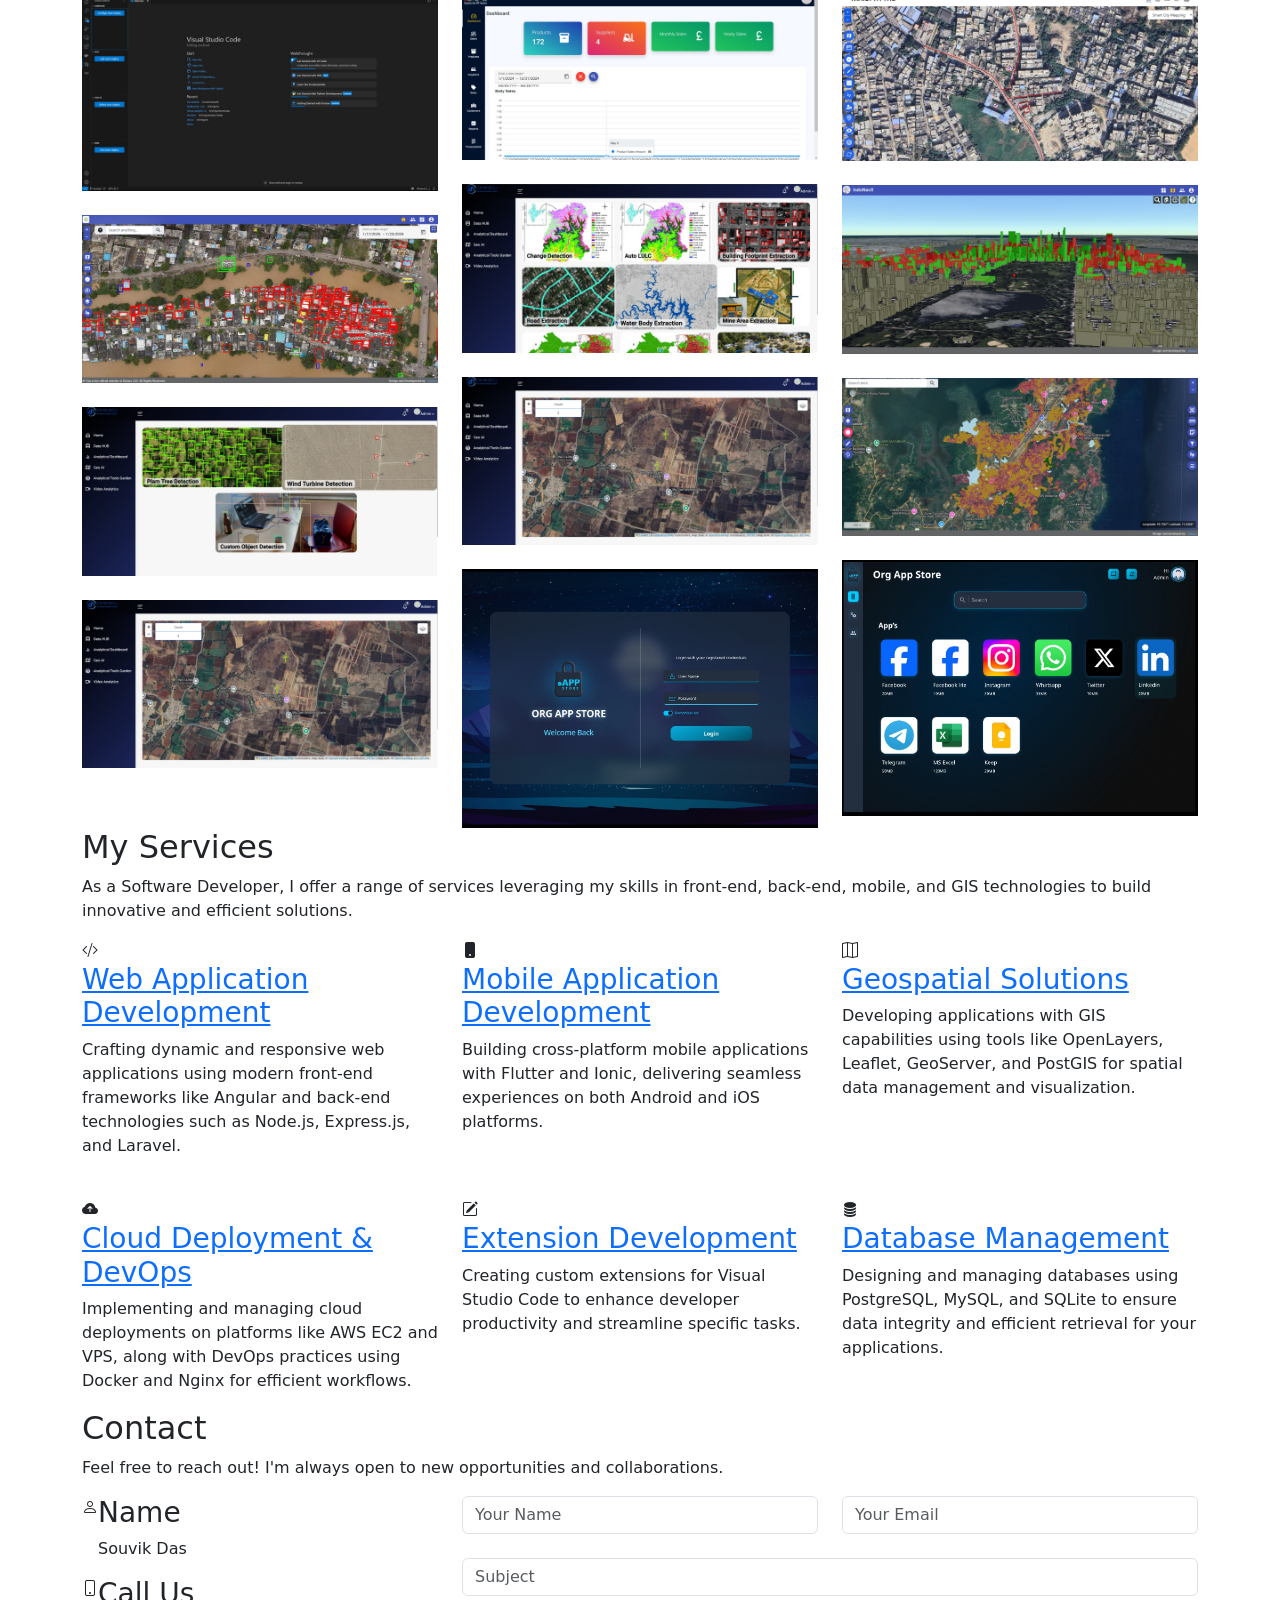
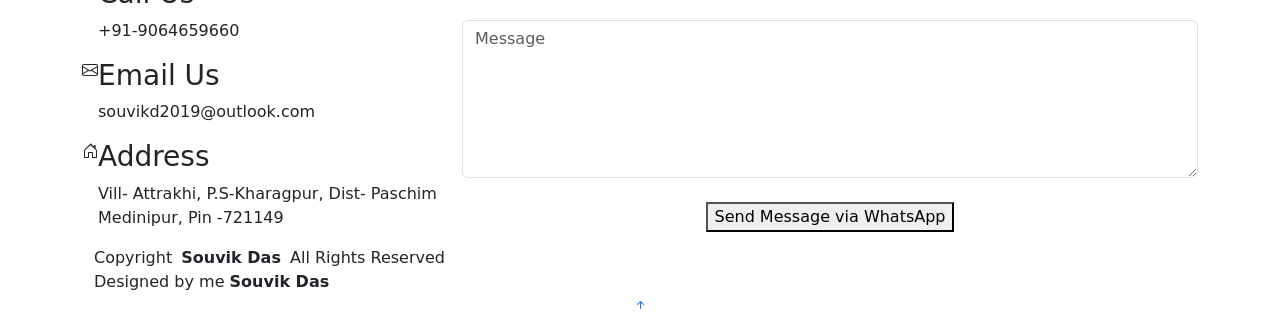
==== commit 09081b93: "done" ====
--- a/index.html
+++ b/index.html
@@ -369,63 +369,60 @@
 
         <div class="isotope-layout" data-default-filter="*" data-layout="masonry" data-sort="original-order">
 
-          <ul class="portfolio-filters isotope-filters" data-aos="fade-up" data-aos-delay="100">
+          <!-- <ul class="portfolio-filters isotope-filters" data-aos="fade-up" data-aos-delay="100">
             <li data-filter="*" class="filter-active">All</li>
-            <li data-filter=".filter-app">Apps</li>
-            <li data-filter=".filter-product">Extensions</li>
-            <li data-filter=".filter-branding">Web</li>
-          </ul><!-- End Portfolio Filters -->
+          </ul> -->
+          <!-- End Portfolio Filters -->
 
           <div class="row gy-4 isotope-container" data-aos="fade-up" data-aos-delay="200">
 
-            <!-- Micro Fin -->
-            <div class="col-lg-4 col-md-6 portfolio-item isotope-item filter-app filter-branding">
-              <img src="assets\img\portfolio\app-1.jpg" class="img-fluid" alt="Micro Fin App">
-              <div class="portfolio-info">
-                <h4>Micro Fin</h4>
-                <p>Accounting & ledger app for small finance firms</p>
-                <a href="assets\img\portfolio\app-1.jpg" title="Micro Fin" data-gallery="portfolio-gallery-app"
-                  class="glightbox preview-link"><i class="bi bi-zoom-in"></i></a>
-              </div>
-            </div>
-
-            <!-- Neu Meet -->
-            <div class="col-lg-4 col-md-6 portfolio-item isotope-item filter-app filter-branding">
-              <img src="assets/img/projects/neu-meet.jpg" class="img-fluid" alt="Neu Meet App">
-              <div class="portfolio-info">
-                <h4>Neu Meet</h4>
-                <p>Virtual meeting platform with whiteboard, schedule & recording</p>
-                <a href="assets/img/projects/neu-meet.jpg" title="Neu Meet" data-gallery="portfolio-gallery-app"
-                  class="glightbox preview-link"><i class="bi bi-zoom-in"></i></a>
-                <a href="portfolio-details-neumeet.html" title="More Details" class="details-link"><i
-                    class="bi bi-link-45deg"></i></a>
-              </div>
-            </div>
-
-            <!-- Geo Field -->
-            <div class="col-lg-4 col-md-6 portfolio-item isotope-item filter-app">
-              <img src="assets/img/projects/geo-field.jpg" class="img-fluid" alt="Geo Field App">
-              <div class="portfolio-info">
-                <h4>Geo Field</h4>
-                <p>Offline-enabled GIS survey app with spatial data drawing</p>
-                <a href="assets/img/projects/geo-field.jpg" title="Geo Field" data-gallery="portfolio-gallery-app"
-                  class="glightbox preview-link"><i class="bi bi-zoom-in"></i></a>
-                <a href="portfolio-details-geofield.html" title="More Details" class="details-link"><i
-                    class="bi bi-link-45deg"></i></a>
-              </div>
-            </div>
-
-            <!-- Dhineu Deploy -->
-            <div class="col-lg-4 col-md-6 portfolio-item isotope-item filter-product">
-              <img src="assets\img\portfolio\dhienu-deploy.jpeg" class="img-fluid" alt="Dhineu Deploy Extension">
-              <div class="portfolio-info">
-                <h4>Dhineu Deploy</h4>
-                <p>One-click VS Code deploy extension using SSH & FTP</p>
-                <a href="assets\img\portfolio\dhienu-deploy.jpeg" title="Dhineu Deploy"
-                  data-gallery="portfolio-gallery-product" class="glightbox preview-link"><i
-                    class="bi bi-zoom-in"></i></a>
-              </div>
-            </div>
+            <!-- Portfolio Images Only -->
+            <div class="col-lg-4 col-md-6 portfolio-item isotope-item">
+              <img src="assets/img/portfolio/1.jpeg" class="img-fluid" alt="Portfolio Image">
+            </div>
+
+            <div class="col-lg-4 col-md-6 portfolio-item isotope-item">
+              <img src="assets/img/portfolio/2.jpeg" class="img-fluid" alt="Portfolio Image">
+            </div>
+
+            <div class="col-lg-4 col-md-6 portfolio-item isotope-item">
+              <img src="assets/img/portfolio/3.jpeg" class="img-fluid" alt="Portfolio Image">
+            </div>
+            <div class="col-lg-4 col-md-6 portfolio-item isotope-item">
+              <img src="assets/img/portfolio/4.jpeg" class="img-fluid" alt="Portfolio Image">
+            </div>
+            <div class="col-lg-4 col-md-6 portfolio-item isotope-item">
+              <img src="assets/img/portfolio/5.jpeg" class="img-fluid" alt="Portfolio Image">
+            </div>
+            <div class="col-lg-4 col-md-6 portfolio-item isotope-item">
+              <img src="assets/img/portfolio/6.jpeg" class="img-fluid" alt="Portfolio Image">
+            </div>
+            <div class="col-lg-4 col-md-6 portfolio-item isotope-item">
+              <img src="assets/img/portfolio/7.jpeg" class="img-fluid" alt="Portfolio Image">
+            </div>
+            <div class="col-lg-4 col-md-6 portfolio-item isotope-item">
+              <img src="assets/img/portfolio/8.jpeg" class="img-fluid" alt="Portfolio Image">
+            </div>
+            <div class="col-lg-4 col-md-6 portfolio-item isotope-item">
+              <img src="assets/img/portfolio/9.jpeg" class="img-fluid" alt="Portfolio Image">
+            </div>
+            <div class="col-lg-4 col-md-6 portfolio-item isotope-item">
+              <img src="assets/img/portfolio/10.jpeg" class="img-fluid" alt="Portfolio Image">
+            </div>
+            <div class="col-lg-4 col-md-6 portfolio-item isotope-item">
+              <img src="assets/img/portfolio/11.jpeg" class="img-fluid" alt="Portfolio Image">
+            </div>
+            <div class="col-lg-4 col-md-6 portfolio-item isotope-item">
+              <img src="assets/img/portfolio/12.jpeg" class="img-fluid" alt="Portfolio Image">
+            </div>
+
+            <!-- Add more images here as needed -->
+            <!-- Example: -->
+            <!--
+        <div class="col-lg-4 col-md-6 portfolio-item isotope-item">
+          <img src="assets/img/portfolio/your-image.jpg" class="img-fluid" alt="Portfolio Image">
+        </div>
+        -->
 
           </div><!-- End Portfolio Container -->
 
@@ -434,6 +431,7 @@
       </div>
 
     </section><!-- /Portfolio Section -->
+
 
 
     <section id="services" class="services section">
--- a/assets/css/main.css
+++ b/assets/css/main.css
@@ -0,0 +1,1459 @@
+/**
+* Template Name: MyResume
+* Template URL: https://bootstrapmade.com/free-html-bootstrap-template-my-resume/
+* Updated: Jun 29 2024 with Bootstrap v5.3.3
+* Author: BootstrapMade.com
+* License: https://bootstrapmade.com/license/
+*/
+
+/*--------------------------------------------------------------
+# Font & Color Variables
+# Help: https://bootstrapmade.com/color-system/
+--------------------------------------------------------------*/
+/* Fonts */
+:root {
+  --default-font: "Roboto",  system-ui, -apple-system, "Segoe UI", Roboto, "Helvetica Neue", Arial, "Noto Sans", "Liberation Sans", sans-serif, "Apple Color Emoji", "Segoe UI Emoji", "Segoe UI Symbol", "Noto Color Emoji";
+  --heading-font: "Raleway",  sans-serif;
+  --nav-font: "Poppins",  sans-serif;
+}
+
+/* Global Colors - The following color variables are used throughout the website. Updating them here will change the color scheme of the entire website */
+:root { 
+  --background-color: #ffffff; /* Background color for the entire website, including individual sections */
+  --default-color: #272829; /* Default color used for the majority of the text content across the entire website */
+  --heading-color: #45505b; /* Color for headings, subheadings and title throughout the website */
+  --accent-color: #0563bb; /* Accent color that represents your brand on the website. It's used for buttons, links, and other elements that need to stand out */
+  --surface-color: #ffffff; /* The surface color is used as a background of boxed elements within sections, such as cards, icon boxes, or other elements that require a visual separation from the global background. */
+  --contrast-color: #ffffff; /* Contrast color for text, ensuring readability against backgrounds of accent, heading, or default colors. */
+}
+
+/* Nav Menu Colors - The following color variables are used specifically for the navigation menu. They are separate from the global colors to allow for more customization options */
+:root {
+  --nav-color: #45505b;  /* The default color of the main navmenu links */
+  --nav-hover-color: #0563bb; /* Applied to main navmenu links when they are hovered over or active */
+  --nav-mobile-background-color: #ffffff; /* Used as the background color for mobile navigation menu */
+  --nav-dropdown-background-color: #ffffff; /* Used as the background color for dropdown items that appear when hovering over primary navigation items */
+  --nav-dropdown-color: #212529; /* Used for navigation links of the dropdown items in the navigation menu. */
+  --nav-dropdown-hover-color: #0563bb; /* Similar to --nav-hover-color, this color is applied to dropdown navigation links when they are hovered over. */
+}
+
+/* Color Presets - These classes override global colors when applied to any section or element, providing reuse of the sam color scheme. */
+
+.light-background {
+  --background-color: #f9f9f9;
+  --surface-color: #ffffff;
+}
+
+.dark-background {
+  --background-color: #060606;
+  --default-color: #ffffff;
+  --heading-color: #ffffff;
+  --surface-color: #252525;
+  --contrast-color: #ffffff;
+}
+
+/* Smooth scroll */
+:root {
+  scroll-behavior: smooth;
+}
+
+/*--------------------------------------------------------------
+# General Styling & Shared Classes
+--------------------------------------------------------------*/
+body {
+  color: var(--default-color);
+  background-color: var(--background-color);
+  font-family: var(--default-font);
+}
+
+a {
+  color: var(--accent-color);
+  text-decoration: none;
+  transition: 0.3s;
+}
+
+a:hover {
+  color: color-mix(in srgb, var(--accent-color), transparent 25%);
+  text-decoration: none;
+}
+
+h1,
+h2,
+h3,
+h4,
+h5,
+h6 {
+  color: var(--heading-color);
+  font-family: var(--heading-font);
+}
+
+/* PHP Email Form Messages
+------------------------------*/
+.php-email-form .error-message {
+  display: none;
+  background: #df1529;
+  color: #ffffff;
+  text-align: left;
+  padding: 15px;
+  margin-bottom: 24px;
+  font-weight: 600;
+}
+
+.php-email-form .sent-message {
+  display: none;
+  color: #ffffff;
+  background: #059652;
+  text-align: center;
+  padding: 15px;
+  margin-bottom: 24px;
+  font-weight: 600;
+}
+
+.php-email-form .loading {
+  display: none;
+  background: var(--surface-color);
+  text-align: center;
+  padding: 15px;
+  margin-bottom: 24px;
+}
+
+.php-email-form .loading:before {
+  content: "";
+  display: inline-block;
+  border-radius: 50%;
+  width: 24px;
+  height: 24px;
+  margin: 0 10px -6px 0;
+  border: 3px solid var(--accent-color);
+  border-top-color: var(--surface-color);
+  animation: php-email-form-loading 1s linear infinite;
+}
+
+@keyframes php-email-form-loading {
+  0% {
+    transform: rotate(0deg);
+  }
+
+  100% {
+    transform: rotate(360deg);
+  }
+}
+
+/*--------------------------------------------------------------
+# Global Header
+--------------------------------------------------------------*/
+.header {
+  color: var(--default-color);
+  position: fixed;
+  top: 0;
+  left: 0;
+  bottom: 0;
+  padding: 0 15px;
+  transition: all ease-in-out 0.3s;
+  overflow-y: auto;
+  z-index: 997;
+  min-width: 200px;
+}
+
+@media (max-width: 1199px) {
+  .header {
+    background-color: var(--background-color);
+    border-right: 1px solid color-mix(in srgb, var(--default-color), transparent 90%);
+    width: 300px;
+    left: -100%;
+  }
+}
+
+@media (min-width: 1200px) and (max-width: 1600px) {
+  .header~main {
+    margin-left: 160px;
+  }
+
+  .header~main .hero {
+    margin-left: -160px;
+    width: 100vw;
+  }
+}
+
+.header.header-show {
+  left: 0;
+}
+
+.header .header-toggle {
+  color: var(--contrast-color);
+  background-color: var(--accent-color);
+  font-size: 22px;
+  display: flex;
+  align-items: center;
+  justify-content: center;
+  width: 40px;
+  height: 40px;
+  border-radius: 50%;
+  cursor: pointer;
+  position: fixed;
+  top: 15px;
+  right: 15px;
+  z-index: 9999;
+  transition: background-color 0.3s;
+}
+
+.header .header-toggle:hover {
+  color: var(--contrast-color);
+  background-color: color-mix(in srgb, var(--accent-color) 90%, white 15%);
+}
+
+/*--------------------------------------------------------------
+# Navigation Menu
+--------------------------------------------------------------*/
+.navmenu {
+  padding: 0;
+  z-index: 9997;
+}
+
+.navmenu ul {
+  list-style: none;
+  padding: 0 0 20px 0;
+  margin: 0;
+  width: 140px;
+}
+
+.navmenu a,
+.navmenu a:focus {
+  color: var(--nav-color);
+  font-family: var(--nav-font);
+  display: flex;
+  align-items: center;
+  padding: 10px 18px;
+  margin-bottom: 8px;
+  font-size: 15px;
+  border-radius: 50px;
+  background: color-mix(in srgb, var(--default-color), transparent 92%);
+  height: 56px;
+  width: 100%;
+  overflow: hidden;
+  transition: 0.3s;
+}
+
+.navmenu a i,
+.navmenu a:focus i {
+  font-size: 20px;
+}
+
+.navmenu a span,
+.navmenu a:focus span {
+  padding: 0 5px 0 7px;
+}
+
+@media (min-width: 992px) {
+
+  .navmenu a,
+  .navmenu a:focus {
+    max-width: 56px;
+  }
+
+  .navmenu a span,
+  .navmenu a:focus span {
+    display: none;
+  }
+}
+
+.navmenu a:hover,
+.navmenu .active,
+.navmenu .active:focus,
+.navmenu li:hover>a {
+  color: var(--contrast-color);
+  background: var(--nav-hover-color);
+}
+
+.navmenu a:hover,
+.navmenu li:hover>a {
+  max-width: 100%;
+  color: var(--contrast-color);
+}
+
+.navmenu a:hover span,
+.navmenu li:hover>a span {
+  display: block;
+}
+
+/*--------------------------------------------------------------
+# Global Footer
+--------------------------------------------------------------*/
+.footer {
+  color: var(--default-color);
+  background-color: var(--background-color);
+  font-size: 14px;
+  text-align: center;
+  padding: 30px 0;
+  position: relative;
+}
+
+.footer h3 {
+  font-size: 36px;
+  font-weight: 700;
+  position: relative;
+  padding: 0;
+  margin: 0 0 15px 0;
+}
+
+.footer p {
+  font-size: 15;
+  font-style: italic;
+  padding: 0;
+  margin: 0 0 30px 0;
+}
+
+.footer .social-links {
+  margin: 0 0 30px 0;
+}
+
+.footer .social-links a {
+  font-size: 16px;
+  display: flex;
+  align-items: center;
+  justify-content: center;
+  background: var(--accent-color);
+  color: var(--contrast-color);
+  line-height: 1;
+  margin: 0 4px;
+  border-radius: 50%;
+  text-align: center;
+  width: 36px;
+  height: 36px;
+  transition: 0.3s;
+}
+
+.footer .social-links a:hover {
+  background: color-mix(in srgb, var(--accent-color), transparent 20%);
+  text-decoration: none;
+}
+
+.footer .copyright {
+  padding-top: 25px;
+  border-top: 1px solid color-mix(in srgb, var(--default-color), transparent 90%);
+}
+
+.footer .credits {
+  font-size: 13px;
+  padding-top: 5px;
+}
+
+/*--------------------------------------------------------------
+# Preloader
+--------------------------------------------------------------*/
+#preloader {
+  position: fixed;
+  inset: 0;
+  z-index: 999999;
+  overflow: hidden;
+  background: var(--background-color);
+  transition: all 0.6s ease-out;
+}
+
+#preloader:before {
+  content: "";
+  position: fixed;
+  top: calc(50% - 30px);
+  left: calc(50% - 30px);
+  border: 6px solid #ffffff;
+  border-color: var(--accent-color) transparent var(--accent-color) transparent;
+  border-radius: 50%;
+  width: 60px;
+  height: 60px;
+  animation: animate-preloader 1.5s linear infinite;
+}
+
+@keyframes animate-preloader {
+  0% {
+    transform: rotate(0deg);
+  }
+
+  100% {
+    transform: rotate(360deg);
+  }
+}
+
+/*--------------------------------------------------------------
+# Scroll Top Button
+--------------------------------------------------------------*/
+.scroll-top {
+  position: fixed;
+  visibility: hidden;
+  opacity: 0;
+  right: 15px;
+  bottom: -15px;
+  z-index: 99999;
+  background-color: var(--accent-color);
+  width: 44px;
+  height: 44px;
+  border-radius: 50px;
+  transition: all 0.4s;
+}
+
+.scroll-top i {
+  font-size: 24px;
+  color: var(--contrast-color);
+  line-height: 0;
+}
+
+.scroll-top:hover {
+  background-color: color-mix(in srgb, var(--accent-color), transparent 20%);
+  color: var(--contrast-color);
+}
+
+.scroll-top.active {
+  visibility: visible;
+  opacity: 1;
+  bottom: 15px;
+}
+
+/*--------------------------------------------------------------
+# Disable aos animation delay on mobile devices
+--------------------------------------------------------------*/
+@media screen and (max-width: 768px) {
+  [data-aos-delay] {
+    transition-delay: 0 !important;
+  }
+}
+
+/*--------------------------------------------------------------
+# Global Page Titles & Breadcrumbs
+--------------------------------------------------------------*/
+.page-title {
+  --background-color: color-mix(in srgb, var(--default-color), transparent 96%);
+  color: var(--default-color);
+  background-color: var(--background-color);
+  padding: 20px 0;
+  position: relative;
+}
+
+.page-title h1 {
+  font-size: 28px;
+  font-weight: 700;
+  margin: 0;
+}
+
+.page-title .breadcrumbs ol {
+  display: flex;
+  flex-wrap: wrap;
+  list-style: none;
+  padding: 0 0 10px 0;
+  margin: 0;
+  font-size: 14px;
+  font-weight: 400;
+}
+
+.page-title .breadcrumbs ol li+li {
+  padding-left: 10px;
+}
+
+.page-title .breadcrumbs ol li+li::before {
+  content: "/";
+  display: inline-block;
+  padding-right: 10px;
+  color: color-mix(in srgb, var(--default-color), transparent 70%);
+}
+
+/*--------------------------------------------------------------
+# Global Sections
+--------------------------------------------------------------*/
+section,
+.section {
+  color: var(--default-color);
+  background-color: var(--background-color);
+  padding: 60px 0;
+  overflow: clip;
+}
+
+/*--------------------------------------------------------------
+# Global Section Titles
+--------------------------------------------------------------*/
+.section-title {
+  text-align: center;
+  padding-bottom: 60px;
+  position: relative;
+}
+
+.section-title h2 {
+  font-size: 32px;
+  font-weight: 700;
+  margin-bottom: 20px;
+  padding-bottom: 20px;
+  position: relative;
+}
+
+.section-title h2:before {
+  content: "";
+  position: absolute;
+  display: block;
+  width: 160px;
+  height: 1px;
+  background: color-mix(in srgb, var(--default-color), transparent 60%);
+  left: 0;
+  right: 0;
+  bottom: 1px;
+  margin: auto;
+}
+
+.section-title h2::after {
+  content: "";
+  position: absolute;
+  display: block;
+  width: 60px;
+  height: 3px;
+  background: var(--accent-color);
+  left: 0;
+  right: 0;
+  bottom: 0;
+  margin: auto;
+}
+
+.section-title p {
+  margin-bottom: 0;
+}
+
+/*--------------------------------------------------------------
+# Hero Section
+--------------------------------------------------------------*/
+.hero {
+  width: 100%;
+  min-height: 100vh;
+  position: relative;
+  padding: 80px 0;
+  display: flex;
+  align-items: center;
+  justify-content: center;
+}
+
+.hero img {
+  position: absolute;
+  inset: 0;
+  display: block;
+  width: 100%;
+  height: 100%;
+  object-fit: cover;
+  z-index: 1;
+}
+
+.hero:before {
+  content: "";
+  background: color-mix(in srgb, var(--background-color), transparent 30%);
+  position: absolute;
+  inset: 0;
+  z-index: 2;
+}
+
+.hero .container {
+  position: relative;
+  z-index: 3;
+}
+
+.hero h2 {
+  margin: 0;
+  font-size: 64px;
+  font-weight: 700;
+}
+
+.hero p {
+  margin: 5px 0 0 0;
+  font-size: 26px;
+}
+
+.hero p span {
+  letter-spacing: 1px;
+  border-bottom: 2px solid var(--accent-color);
+}
+
+.hero .social-links {
+  margin-top: 25px;
+}
+
+.hero .social-links a {
+  font-size: 20px;
+  display: inline-block;
+  color: color-mix(in srgb, var(--default-color), transparent 30%);
+  line-height: 1;
+  margin-right: 20px;
+  transition: 0.3s;
+}
+
+.hero .social-links a:hover {
+  color: var(--accent-color);
+}
+
+@media (max-width: 768px) {
+  .hero h2 {
+    font-size: 32px;
+  }
+
+  .hero p {
+    font-size: 20px;
+  }
+}
+
+/*--------------------------------------------------------------
+# About Section
+--------------------------------------------------------------*/
+.about .content h2 {
+  font-weight: 700;
+  font-size: 24px;
+}
+
+.about .content ul {
+  list-style: none;
+  padding: 0;
+}
+
+.about .content ul li {
+  margin-bottom: 20px;
+  display: flex;
+  align-items: center;
+}
+
+.about .content ul strong {
+  margin-right: 10px;
+}
+
+.about .content ul i {
+  font-size: 16px;
+  margin-right: 5px;
+  color: var(--accent-color);
+  line-height: 0;
+}
+
+/*--------------------------------------------------------------
+# Stats Section
+--------------------------------------------------------------*/
+.stats i {
+  background-color: var(--accent-color);
+  color: var(--contrast-color);
+  width: 54px;
+  height: 54px;
+  font-size: 24px;
+  border-radius: 50px;
+  display: inline-flex;
+  align-items: center;
+  justify-content: center;
+  position: relative;
+  z-index: 1;
+}
+
+.stats .stats-item {
+  margin-top: 10px;
+  width: 100%;
+  position: relative;
+  text-align: center;
+  z-index: 0;
+}
+
+.stats .stats-item span {
+  font-size: 36px;
+  display: block;
+  font-weight: 700;
+  color: color-mix(in srgb, var(--default-color), transparent 20%);
+}
+
+.stats .stats-item p {
+  padding: 0;
+  margin: 0;
+  color: color-mix(in srgb, var(--default-color), transparent 50%);
+  font-size: 16px;
+}
+
+/*--------------------------------------------------------------
+# Skills Section
+--------------------------------------------------------------*/
+.skills .progress {
+  height: 60px;
+  display: block;
+  background: none;
+  border-radius: 0;
+}
+
+.skills .progress .skill {
+  color: var(--heading-color);
+  padding: 0;
+  margin: 0 0 6px 0;
+  text-transform: uppercase;
+  display: block;
+  font-weight: 600;
+  font-family: var(--heading-font);
+}
+
+.skills .progress .skill .val {
+  float: right;
+  font-style: normal;
+}
+
+.skills .progress-bar-wrap {
+  background: color-mix(in srgb, var(--default-color), transparent 90%);
+  height: 10px;
+}
+
+.skills .progress-bar {
+  width: 1px;
+  height: 10px;
+  transition: 0.9s;
+  background-color: var(--accent-color);
+}
+
+/*--------------------------------------------------------------
+# Resume Section
+--------------------------------------------------------------*/
+.resume .resume-title {
+  color: var(--heading-color);
+  font-size: 26px;
+  font-weight: 700;
+  margin-top: 20px;
+  margin-bottom: 20px;
+}
+
+.resume .resume-item {
+  padding: 0 0 20px 20px;
+  margin-top: -2px;
+  border-left: 2px solid var(--accent-color);
+  position: relative;
+}
+
+.resume .resume-item h4 {
+  line-height: 18px;
+  font-size: 18px;
+  font-weight: 600;
+  text-transform: uppercase;
+  color: color-mix(in srgb, var(--default-color), transparent 20%);
+  margin-bottom: 10px;
+}
+
+.resume .resume-item h5 {
+  font-size: 16px;
+  padding: 5px 15px;
+  display: inline-block;
+  font-weight: 600;
+  margin-bottom: 10px;
+}
+
+.resume .resume-item ul {
+  padding-left: 20px;
+}
+
+.resume .resume-item ul li {
+  padding-bottom: 10px;
+}
+
+.resume .resume-item:last-child {
+  padding-bottom: 0;
+}
+
+.resume .resume-item::before {
+  content: "";
+  position: absolute;
+  width: 16px;
+  height: 16px;
+  border-radius: 50px;
+  left: -9px;
+  top: 0;
+  background: var(--background-color);
+  border: 2px solid var(--accent-color);
+}
+
+/*--------------------------------------------------------------
+# Portfolio Section
+--------------------------------------------------------------*/
+.portfolio .portfolio-filters {
+  padding: 0;
+  margin: 0 auto 20px auto;
+  list-style: none;
+  text-align: center;
+}
+
+.portfolio .portfolio-filters li {
+  cursor: pointer;
+  display: inline-block;
+  padding: 8px 20px 10px 20px;
+  margin: 0;
+  font-size: 15px;
+  font-weight: 500;
+  line-height: 1;
+  margin-bottom: 5px;
+  border-radius: 50px;
+  transition: all 0.3s ease-in-out;
+  font-family: var(--heading-font);
+}
+
+.portfolio .portfolio-filters li:hover,
+.portfolio .portfolio-filters li.filter-active {
+  color: var(--contrast-color);
+  background-color: var(--accent-color);
+}
+
+.portfolio .portfolio-filters li:first-child {
+  margin-left: 0;
+}
+
+.portfolio .portfolio-filters li:last-child {
+  margin-right: 0;
+}
+
+@media (max-width: 575px) {
+  .portfolio .portfolio-filters li {
+    font-size: 14px;
+    margin: 0 0 10px 0;
+  }
+}
+
+.portfolio .portfolio-item {
+  position: relative;
+  overflow: hidden;
+}
+
+.portfolio .portfolio-item .portfolio-info {
+  opacity: 0;
+  position: absolute;
+  left: 12px;
+  right: 12px;
+  bottom: -100%;
+  z-index: 3;
+  transition: all ease-in-out 0.5s;
+  background: color-mix(in srgb, var(--background-color), transparent 10%);
+  padding: 15px;
+}
+
+.portfolio .portfolio-item .portfolio-info h4 {
+  font-size: 18px;
+  font-weight: 600;
+  padding-right: 50px;
+}
+
+.portfolio .portfolio-item .portfolio-info p {
+  color: color-mix(in srgb, var(--default-color), transparent 30%);
+  font-size: 14px;
+  margin-bottom: 0;
+  padding-right: 50px;
+}
+
+.portfolio .portfolio-item .portfolio-info .preview-link,
+.portfolio .portfolio-item .portfolio-info .details-link {
+  position: absolute;
+  right: 50px;
+  font-size: 24px;
+  top: calc(50% - 14px);
+  color: color-mix(in srgb, var(--default-color), transparent 30%);
+  transition: 0.3s;
+  line-height: 0;
+}
+
+.portfolio .portfolio-item .portfolio-info .preview-link:hover,
+.portfolio .portfolio-item .portfolio-info .details-link:hover {
+  color: var(--accent-color);
+}
+
+.portfolio .portfolio-item .portfolio-info .details-link {
+  right: 14px;
+  font-size: 28px;
+}
+
+.portfolio .portfolio-item:hover .portfolio-info {
+  opacity: 1;
+  bottom: 0;
+}
+
+/*--------------------------------------------------------------
+# Services Section
+--------------------------------------------------------------*/
+.services .service-item {
+  background-color: var(--surface-color);
+  box-shadow: 0px 5px 90px 0px rgba(0, 0, 0, 0.1);
+  height: 100%;
+  padding: 60px 30px;
+  text-align: center;
+  transition: 0.3s;
+  border-radius: 5px;
+}
+
+.services .service-item .icon {
+  margin: 0 auto;
+  width: 100px;
+  height: 100px;
+  display: flex;
+  align-items: center;
+  justify-content: center;
+  transition: ease-in-out 0.3s;
+  position: relative;
+}
+
+.services .service-item .icon i {
+  font-size: 36px;
+  transition: 0.5s;
+  position: relative;
+}
+
+.services .service-item .icon svg {
+  position: absolute;
+  top: 0;
+  left: 0;
+}
+
+.services .service-item .icon svg path {
+  transition: 0.5s;
+  fill: color-mix(in srgb, var(--default-color), transparent 95%);
+}
+
+.services .service-item h3 {
+  font-weight: 700;
+  margin: 10px 0 15px 0;
+  font-size: 22px;
+}
+
+.services .service-item p {
+  line-height: 24px;
+  font-size: 14px;
+  margin-bottom: 0;
+}
+
+.services .service-item:hover {
+  box-shadow: 0px 5px 35px 0px rgba(0, 0, 0, 0.1);
+}
+
+.services .service-item.item-cyan i {
+  color: #0dcaf0;
+}
+
+.services .service-item.item-cyan:hover .icon i {
+  color: #fff;
+}
+
+.services .service-item.item-cyan:hover .icon path {
+  fill: #0dcaf0;
+}
+
+.services .service-item.item-orange i {
+  color: #fd7e14;
+}
+
+.services .service-item.item-orange:hover .icon i {
+  color: #fff;
+}
+
+.services .service-item.item-orange:hover .icon path {
+  fill: #fd7e14;
+}
+
+.services .service-item.item-teal i {
+  color: #20c997;
+}
+
+.services .service-item.item-teal:hover .icon i {
+  color: #fff;
+}
+
+.services .service-item.item-teal:hover .icon path {
+  fill: #20c997;
+}
+
+.services .service-item.item-red i {
+  color: #df1529;
+}
+
+.services .service-item.item-red:hover .icon i {
+  color: #fff;
+}
+
+.services .service-item.item-red:hover .icon path {
+  fill: #df1529;
+}
+
+.services .service-item.item-indigo i {
+  color: #6610f2;
+}
+
+.services .service-item.item-indigo:hover .icon i {
+  color: #fff;
+}
+
+.services .service-item.item-indigo:hover .icon path {
+  fill: #6610f2;
+}
+
+.services .service-item.item-pink i {
+  color: #f3268c;
+}
+
+.services .service-item.item-pink:hover .icon i {
+  color: #fff;
+}
+
+.services .service-item.item-pink:hover .icon path {
+  fill: #f3268c;
+}
+
+/*--------------------------------------------------------------
+# Testimonials Section
+--------------------------------------------------------------*/
+.testimonials .testimonials-carousel,
+.testimonials .testimonials-slider {
+  overflow: hidden;
+}
+
+.testimonials .testimonial-item .testimonial-content {
+  border-left: 3px solid var(--accent-color);
+  padding-left: 30px;
+}
+
+.testimonials .testimonial-item .testimonial-img {
+  border-radius: 50%;
+  border: 4px solid var(--background-color);
+  margin: 0 auto;
+}
+
+.testimonials .testimonial-item h3 {
+  font-size: 20px;
+  font-weight: bold;
+  margin: 10px 0 5px 0;
+}
+
+.testimonials .testimonial-item h4 {
+  font-size: 14px;
+  color: color-mix(in srgb, var(--default-color), transparent 40%);
+  margin: 0 0 10px 0;
+}
+
+.testimonials .testimonial-item .stars i {
+  color: #ffc107;
+  margin: 0 1px;
+}
+
+.testimonials .testimonial-item .quote-icon-left,
+.testimonials .testimonial-item .quote-icon-right {
+  color: color-mix(in srgb, var(--accent-color), transparent 50%);
+  font-size: 26px;
+  line-height: 0;
+}
+
+.testimonials .testimonial-item .quote-icon-left {
+  display: inline-block;
+  left: -5px;
+  position: relative;
+}
+
+.testimonials .testimonial-item .quote-icon-right {
+  display: inline-block;
+  right: -5px;
+  position: relative;
+  top: 10px;
+  transform: scale(-1, -1);
+}
+
+.testimonials .testimonial-item p {
+  font-style: italic;
+}
+
+.testimonials .swiper-wrapper {
+  height: auto;
+}
+
+.testimonials .swiper-pagination {
+  margin-top: 30px;
+  position: relative;
+}
+
+.testimonials .swiper-pagination .swiper-pagination-bullet {
+  width: 12px;
+  height: 12px;
+  background-color: color-mix(in srgb, var(--default-color), transparent 85%);
+  opacity: 1;
+}
+
+.testimonials .swiper-pagination .swiper-pagination-bullet-active {
+  background-color: var(--accent-color);
+}
+
+/*--------------------------------------------------------------
+# Contact Section
+--------------------------------------------------------------*/
+.contact .info-item+.info-item {
+  margin-top: 40px;
+}
+
+.contact .info-item i {
+  color: var(--accent-color);
+  background: color-mix(in srgb, var(--accent-color), transparent 92%);
+  font-size: 20px;
+  width: 44px;
+  height: 44px;
+  display: flex;
+  justify-content: center;
+  align-items: center;
+  border-radius: 50px;
+  transition: all 0.3s ease-in-out;
+  margin-right: 15px;
+}
+
+.contact .info-item h3 {
+  padding: 0;
+  font-size: 18px;
+  font-weight: 700;
+  margin-bottom: 5px;
+}
+
+.contact .info-item p {
+  padding: 0;
+  margin-bottom: 0;
+  font-size: 14px;
+}
+
+.contact .info-item:hover i {
+  background: var(--accent-color);
+  color: var(--contrast-color);
+}
+
+.contact .php-email-form {
+  height: 100%;
+}
+
+.contact .php-email-form input[type=text],
+.contact .php-email-form input[type=email],
+.contact .php-email-form textarea {
+  font-size: 14px;
+  padding: 10px 15px;
+  box-shadow: none;
+  border-radius: 0;
+  color: var(--default-color);
+  background-color: color-mix(in srgb, var(--background-color), transparent 50%);
+  border-color: color-mix(in srgb, var(--default-color), transparent 80%);
+}
+
+.contact .php-email-form input[type=text]:focus,
+.contact .php-email-form input[type=email]:focus,
+.contact .php-email-form textarea:focus {
+  border-color: var(--accent-color);
+}
+
+.contact .php-email-form input[type=text]::placeholder,
+.contact .php-email-form input[type=email]::placeholder,
+.contact .php-email-form textarea::placeholder {
+  color: color-mix(in srgb, var(--default-color), transparent 70%);
+}
+
+.contact .php-email-form button[type=submit] {
+  color: var(--contrast-color);
+  background: var(--accent-color);
+  border: 0;
+  padding: 10px 30px;
+  transition: 0.4s;
+  border-radius: 50px;
+}
+
+.contact .php-email-form button[type=submit]:hover {
+  background: color-mix(in srgb, var(--accent-color), transparent 25%);
+}
+
+/*--------------------------------------------------------------
+# Portfolio Details Section
+--------------------------------------------------------------*/
+.portfolio-details .portfolio-details-slider img {
+  width: 100%;
+}
+
+.portfolio-details .swiper-wrapper {
+  height: auto;
+}
+
+.portfolio-details .swiper-button-prev,
+.portfolio-details .swiper-button-next {
+  width: 48px;
+  height: 48px;
+}
+
+.portfolio-details .swiper-button-prev:after,
+.portfolio-details .swiper-button-next:after {
+  color: rgba(255, 255, 255, 0.8);
+  background-color: rgba(0, 0, 0, 0.15);
+  font-size: 24px;
+  border-radius: 50%;
+  width: 48px;
+  height: 48px;
+  display: flex;
+  align-items: center;
+  justify-content: center;
+  transition: 0.3s;
+}
+
+.portfolio-details .swiper-button-prev:hover:after,
+.portfolio-details .swiper-button-next:hover:after {
+  background-color: rgba(0, 0, 0, 0.3);
+}
+
+@media (max-width: 575px) {
+
+  .portfolio-details .swiper-button-prev,
+  .portfolio-details .swiper-button-next {
+    display: none;
+  }
+}
+
+.portfolio-details .swiper-pagination {
+  margin-top: 20px;
+  position: relative;
+}
+
+.portfolio-details .swiper-pagination .swiper-pagination-bullet {
+  width: 10px;
+  height: 10px;
+  background-color: color-mix(in srgb, var(--default-color), transparent 85%);
+  opacity: 1;
+}
+
+.portfolio-details .swiper-pagination .swiper-pagination-bullet-active {
+  background-color: var(--accent-color);
+}
+
+.portfolio-details .portfolio-info h3 {
+  font-size: 22px;
+  font-weight: 700;
+  margin-bottom: 20px;
+  padding-bottom: 20px;
+  position: relative;
+}
+
+.portfolio-details .portfolio-info h3:after {
+  content: "";
+  position: absolute;
+  display: block;
+  width: 50px;
+  height: 3px;
+  background: var(--accent-color);
+  left: 0;
+  bottom: 0;
+}
+
+.portfolio-details .portfolio-info ul {
+  list-style: none;
+  padding: 0;
+  font-size: 15px;
+}
+
+.portfolio-details .portfolio-info ul li {
+  display: flex;
+  flex-direction: column;
+  padding-bottom: 15px;
+}
+
+.portfolio-details .portfolio-info ul strong {
+  text-transform: uppercase;
+  font-weight: 400;
+  color: color-mix(in srgb, var(--default-color), transparent 50%);
+  font-size: 14px;
+}
+
+.portfolio-details .portfolio-info .btn-visit {
+  padding: 8px 40px;
+  background: var(--accent-color);
+  color: var(--contrast-color);
+  border-radius: 50px;
+  transition: 0.3s;
+}
+
+.portfolio-details .portfolio-info .btn-visit:hover {
+  background: color-mix(in srgb, var(--accent-color), transparent 20%);
+}
+
+.portfolio-details .portfolio-description h2 {
+  font-size: 26px;
+  font-weight: 700;
+  margin-bottom: 20px;
+}
+
+.portfolio-details .portfolio-description p {
+  padding: 0;
+}
+
+.portfolio-details .portfolio-description .testimonial-item {
+  padding: 30px 30px 0 30px;
+  position: relative;
+  background: color-mix(in srgb, var(--default-color), transparent 97%);
+  margin-bottom: 50px;
+}
+
+.portfolio-details .portfolio-description .testimonial-item .testimonial-img {
+  width: 90px;
+  border-radius: 50px;
+  border: 6px solid var(--background-color);
+  float: left;
+  margin: 0 10px 0 0;
+}
+
+.portfolio-details .portfolio-description .testimonial-item h3 {
+  font-size: 18px;
+  font-weight: bold;
+  margin: 15px 0 5px 0;
+  padding-top: 20px;
+}
+
+.portfolio-details .portfolio-description .testimonial-item h4 {
+  font-size: 14px;
+  color: #6c757d;
+  margin: 0;
+}
+
+.portfolio-details .portfolio-description .testimonial-item .quote-icon-left,
+.portfolio-details .portfolio-description .testimonial-item .quote-icon-right {
+  color: color-mix(in srgb, var(--accent-color), transparent 50%);
+  font-size: 26px;
+  line-height: 0;
+}
+
+.portfolio-details .portfolio-description .testimonial-item .quote-icon-left {
+  display: inline-block;
+  left: -5px;
+  position: relative;
+}
+
+.portfolio-details .portfolio-description .testimonial-item .quote-icon-right {
+  display: inline-block;
+  right: -5px;
+  position: relative;
+  top: 10px;
+  transform: scale(-1, -1);
+}
+
+.portfolio-details .portfolio-description .testimonial-item p {
+  font-style: italic;
+  margin: 0 0 15px 0 0 0;
+  padding: 0;
+}
+
+/*--------------------------------------------------------------
+# Service Details Section
+--------------------------------------------------------------*/
+.service-details .service-box {
+  padding: 20px;
+  box-shadow: 0px 2px 20px rgba(0, 0, 0, 0.1);
+}
+
+.service-details .service-box+.service-box {
+  margin-top: 30px;
+}
+
+.service-details .service-box h4 {
+  font-size: 20px;
+  font-weight: 700;
+  border-bottom: 2px solid color-mix(in srgb, var(--default-color), transparent 92%);
+  padding-bottom: 15px;
+  margin-bottom: 15px;
+}
+
+.service-details .services-list a {
+  color: color-mix(in srgb, var(--default-color), transparent 20%);
+  background-color: color-mix(in srgb, var(--default-color), transparent 96%);
+  display: flex;
+  align-items: center;
+  padding: 12px 15px;
+  margin-top: 15px;
+  transition: 0.3s;
+}
+
+.service-details .services-list a:first-child {
+  margin-top: 0;
+}
+
+.service-details .services-list a i {
+  font-size: 16px;
+  margin-right: 8px;
+  color: var(--accent-color);
+}
+
+.service-details .services-list a.active {
+  color: var(--contrast-color);
+  background-color: var(--accent-color);
+}
+
+.service-details .services-list a.active i {
+  color: var(--contrast-color);
+}
+
+.service-details .services-list a:hover {
+  background-color: color-mix(in srgb, var(--accent-color), transparent 95%);
+  color: var(--accent-color);
+}
+
+.service-details .download-catalog a {
+  color: var(--default-color);
+  display: flex;
+  align-items: center;
+  padding: 10px 0;
+  transition: 0.3s;
+  border-top: 1px solid color-mix(in srgb, var(--default-color), transparent 90%);
+}
+
+.service-details .download-catalog a:first-child {
+  border-top: 0;
+  padding-top: 0;
+}
+
+.service-details .download-catalog a:last-child {
+  padding-bottom: 0;
+}
+
+.service-details .download-catalog a i {
+  font-size: 24px;
+  margin-right: 8px;
+  color: var(--accent-color);
+}
+
+.service-details .download-catalog a:hover {
+  color: var(--accent-color);
+}
+
+.service-details .help-box {
+  background-color: var(--accent-color);
+  color: var(--contrast-color);
+  margin-top: 30px;
+  padding: 30px 15px;
+}
+
+.service-details .help-box .help-icon {
+  font-size: 48px;
+}
+
+.service-details .help-box h4,
+.service-details .help-box a {
+  color: var(--contrast-color);
+}
+
+.service-details .services-img {
+  margin-bottom: 20px;
+}
+
+.service-details h3 {
+  font-size: 26px;
+  font-weight: 700;
+}
+
+.service-details p {
+  font-size: 15px;
+}
+
+.service-details ul {
+  list-style: none;
+  padding: 0;
+  font-size: 15px;
+}
+
+.service-details ul li {
+  padding: 5px 0;
+  display: flex;
+  align-items: center;
+}
+
+.service-details ul i {
+  font-size: 20px;
+  margin-right: 8px;
+  color: var(--accent-color);
+}
+
+/*--------------------------------------------------------------
+# Starter Section Section
+--------------------------------------------------------------*/
+.starter-section {
+  /* Add your styles here */
+}
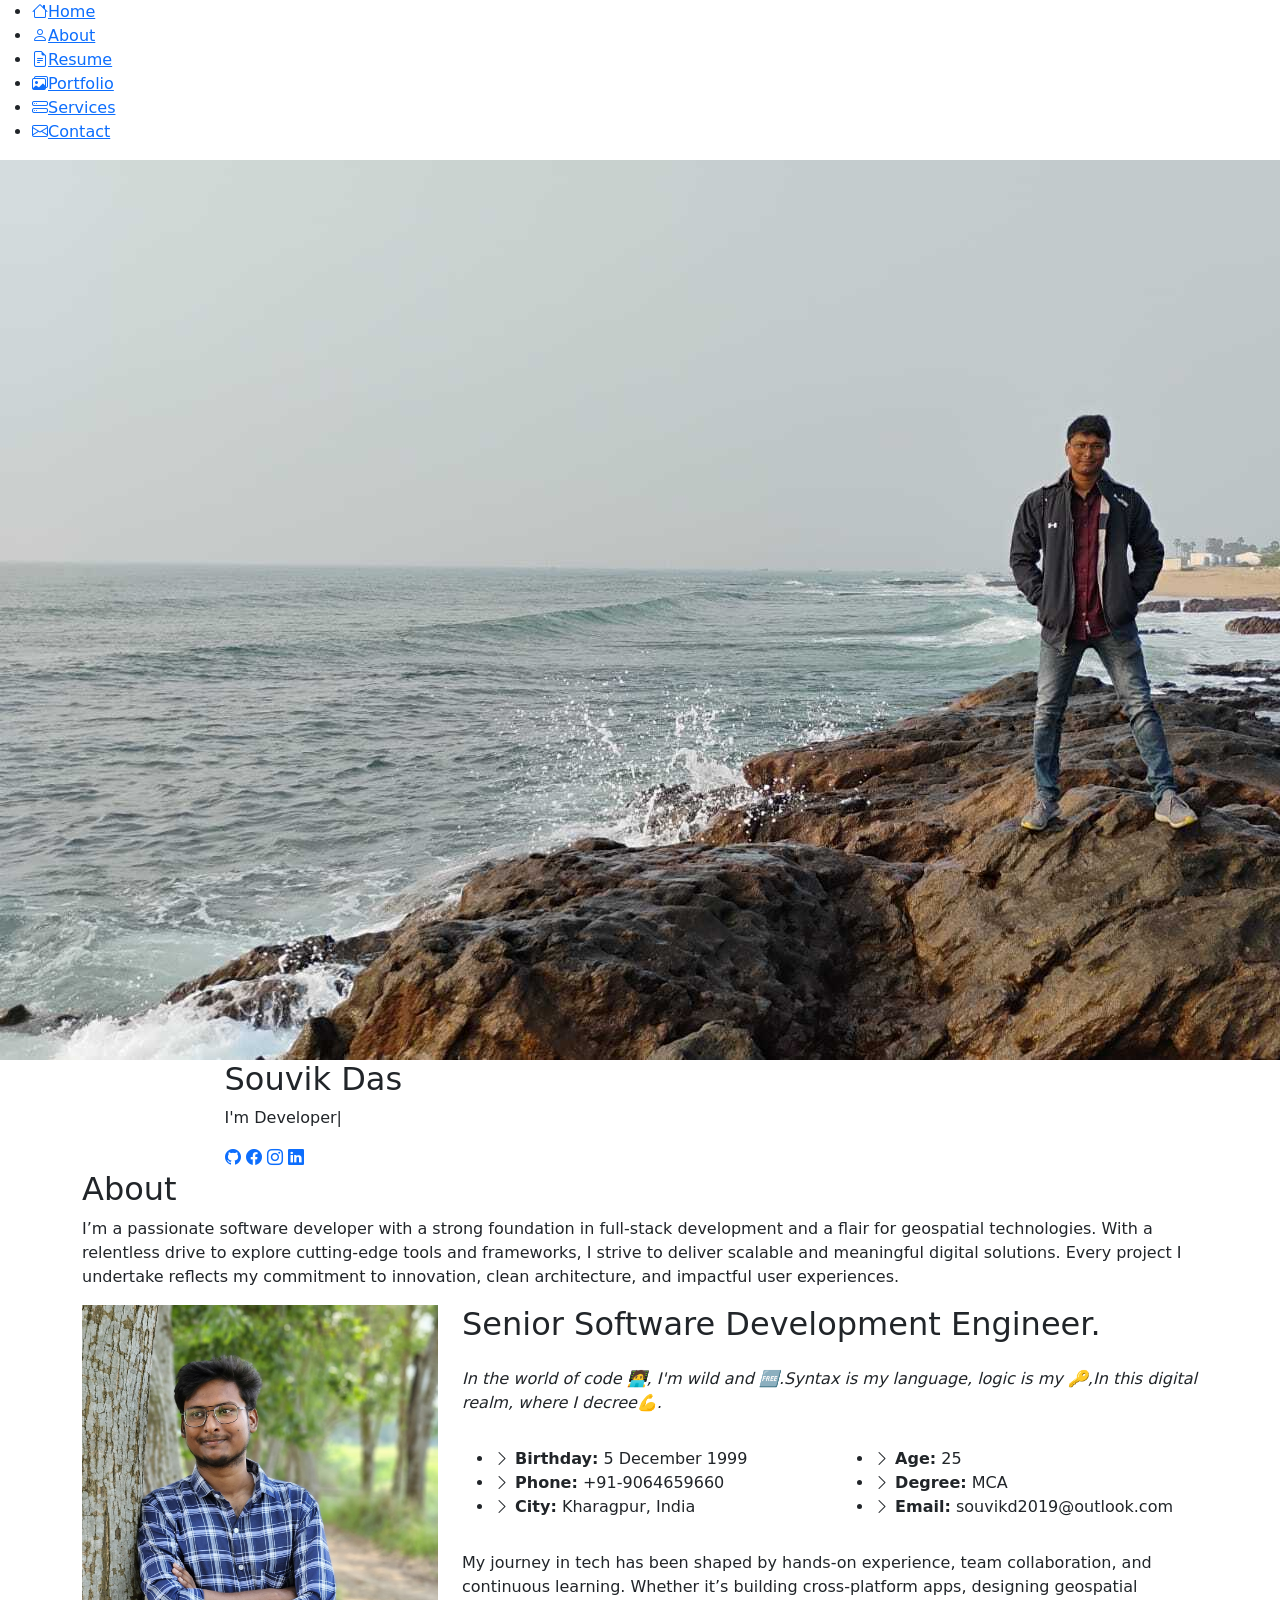
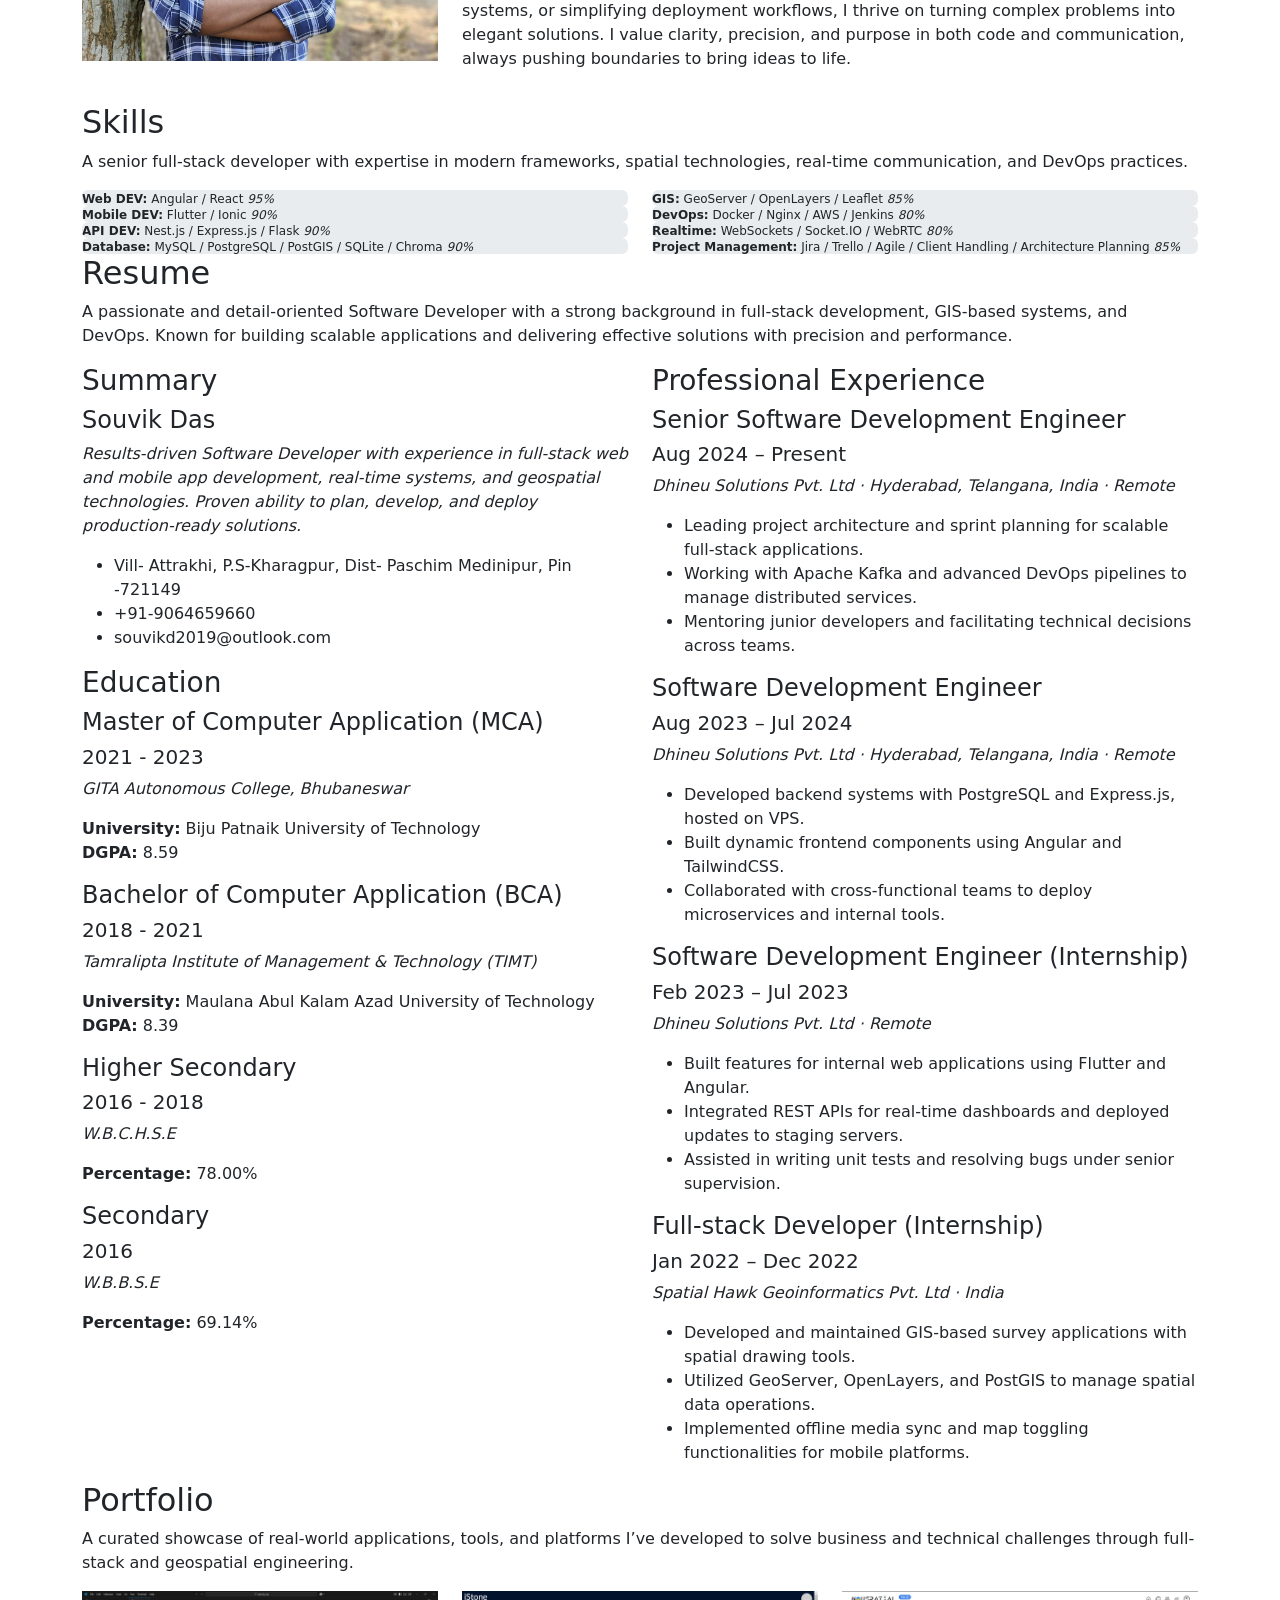
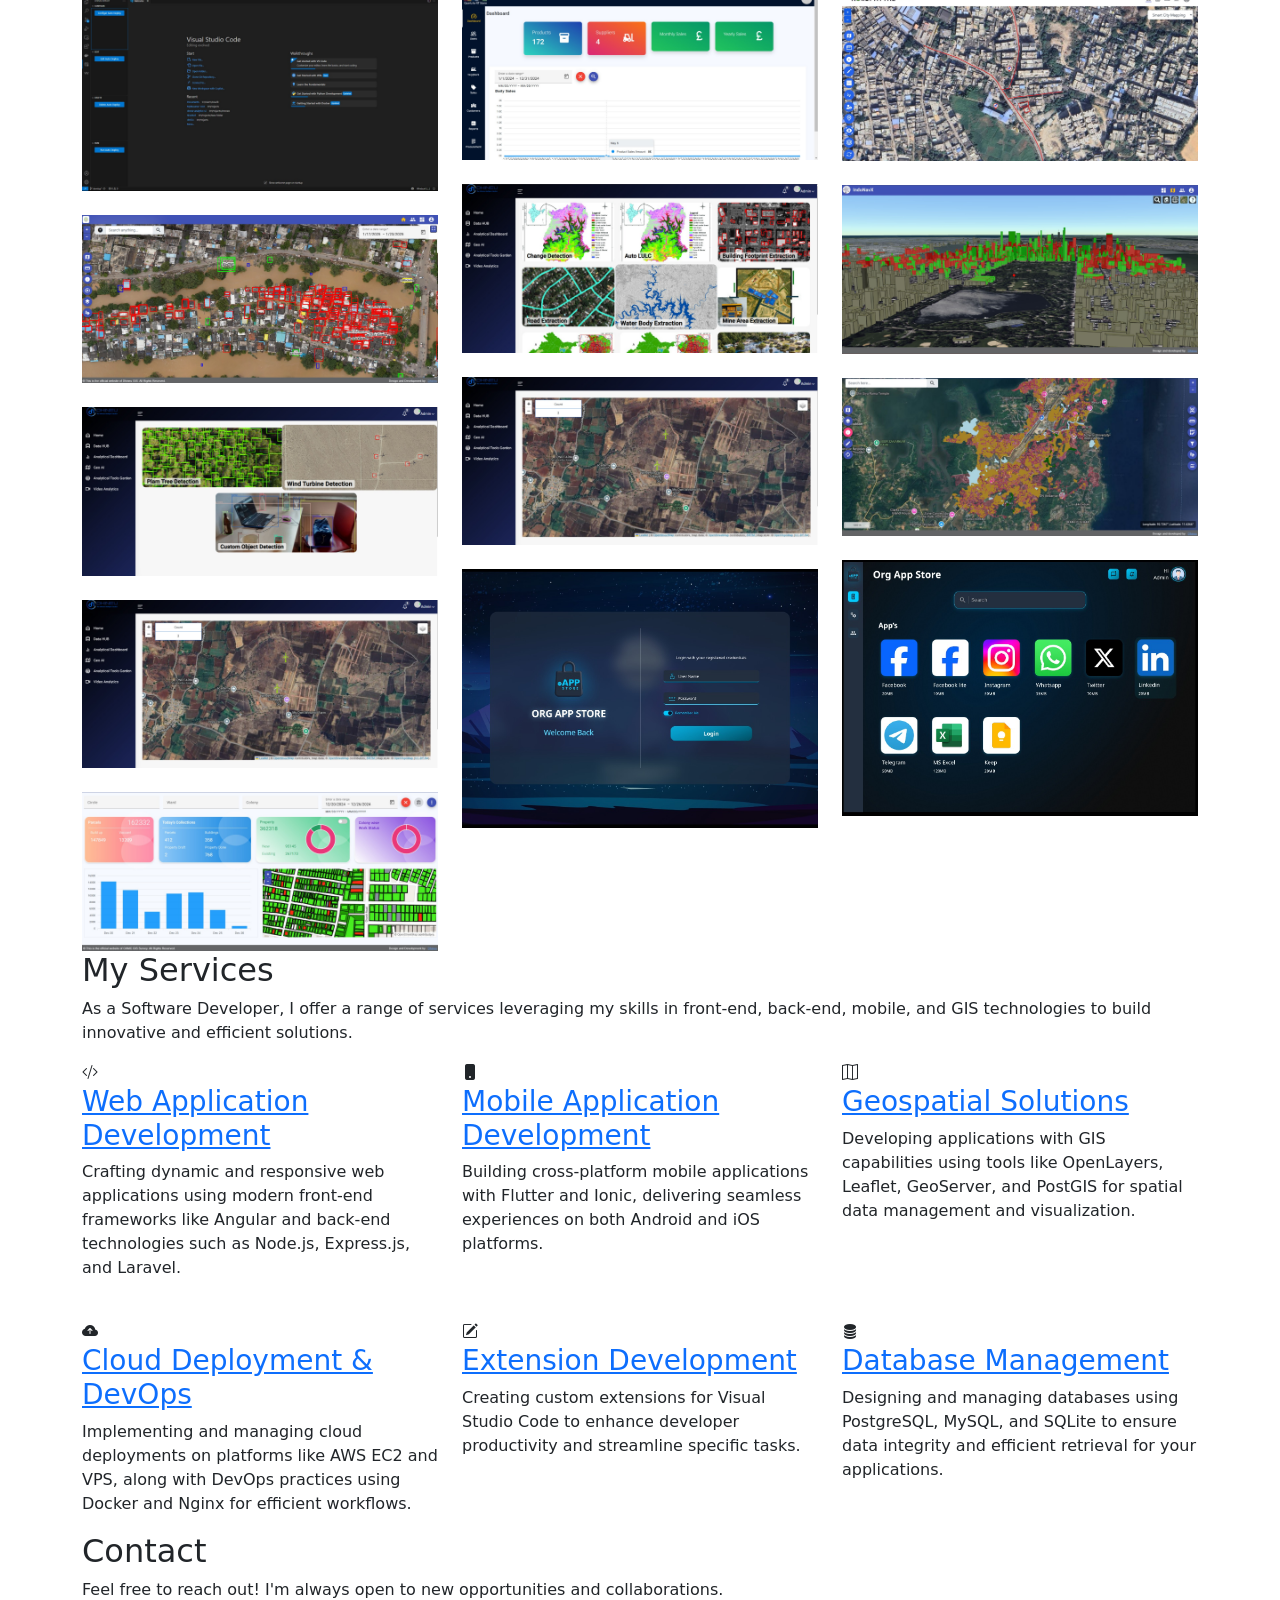
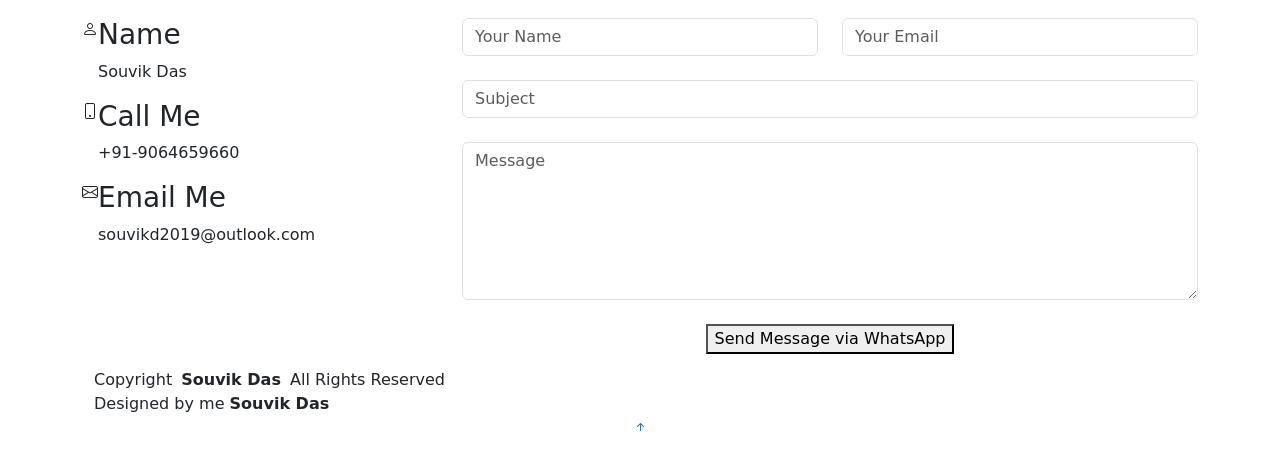
==== commit e3041ca8: "done" ====
--- a/index.html
+++ b/index.html
@@ -415,6 +415,9 @@
             <div class="col-lg-4 col-md-6 portfolio-item isotope-item">
               <img src="assets/img/portfolio/12.jpeg" class="img-fluid" alt="Portfolio Image">
             </div>
+            <div class="col-lg-4 col-md-6 portfolio-item isotope-item">
+              <img src="assets/img/portfolio/13.jpeg" class="img-fluid" alt="Portfolio Image">
+            </div>
 
             <!-- Add more images here as needed -->
             <!-- Example: -->
@@ -541,14 +544,14 @@
             <div class="info-item d-flex" data-aos="fade-up" data-aos-delay="300">
               <i class="bi bi-phone flex-shrink-0"></i>
               <div>
-                <h3>Call Us</h3>
+                <h3>Call Me</h3>
                 <p>+91-9064659660</p>
               </div>
             </div>
             <div class="info-item d-flex" data-aos="fade-up" data-aos-delay="400">
               <i class="bi bi-envelope flex-shrink-0"></i>
               <div>
-                <h3>Email Us</h3>
+                <h3>Email Me</h3>
                 <p>souvikd2019@outlook.com</p>
               </div>
             </div>
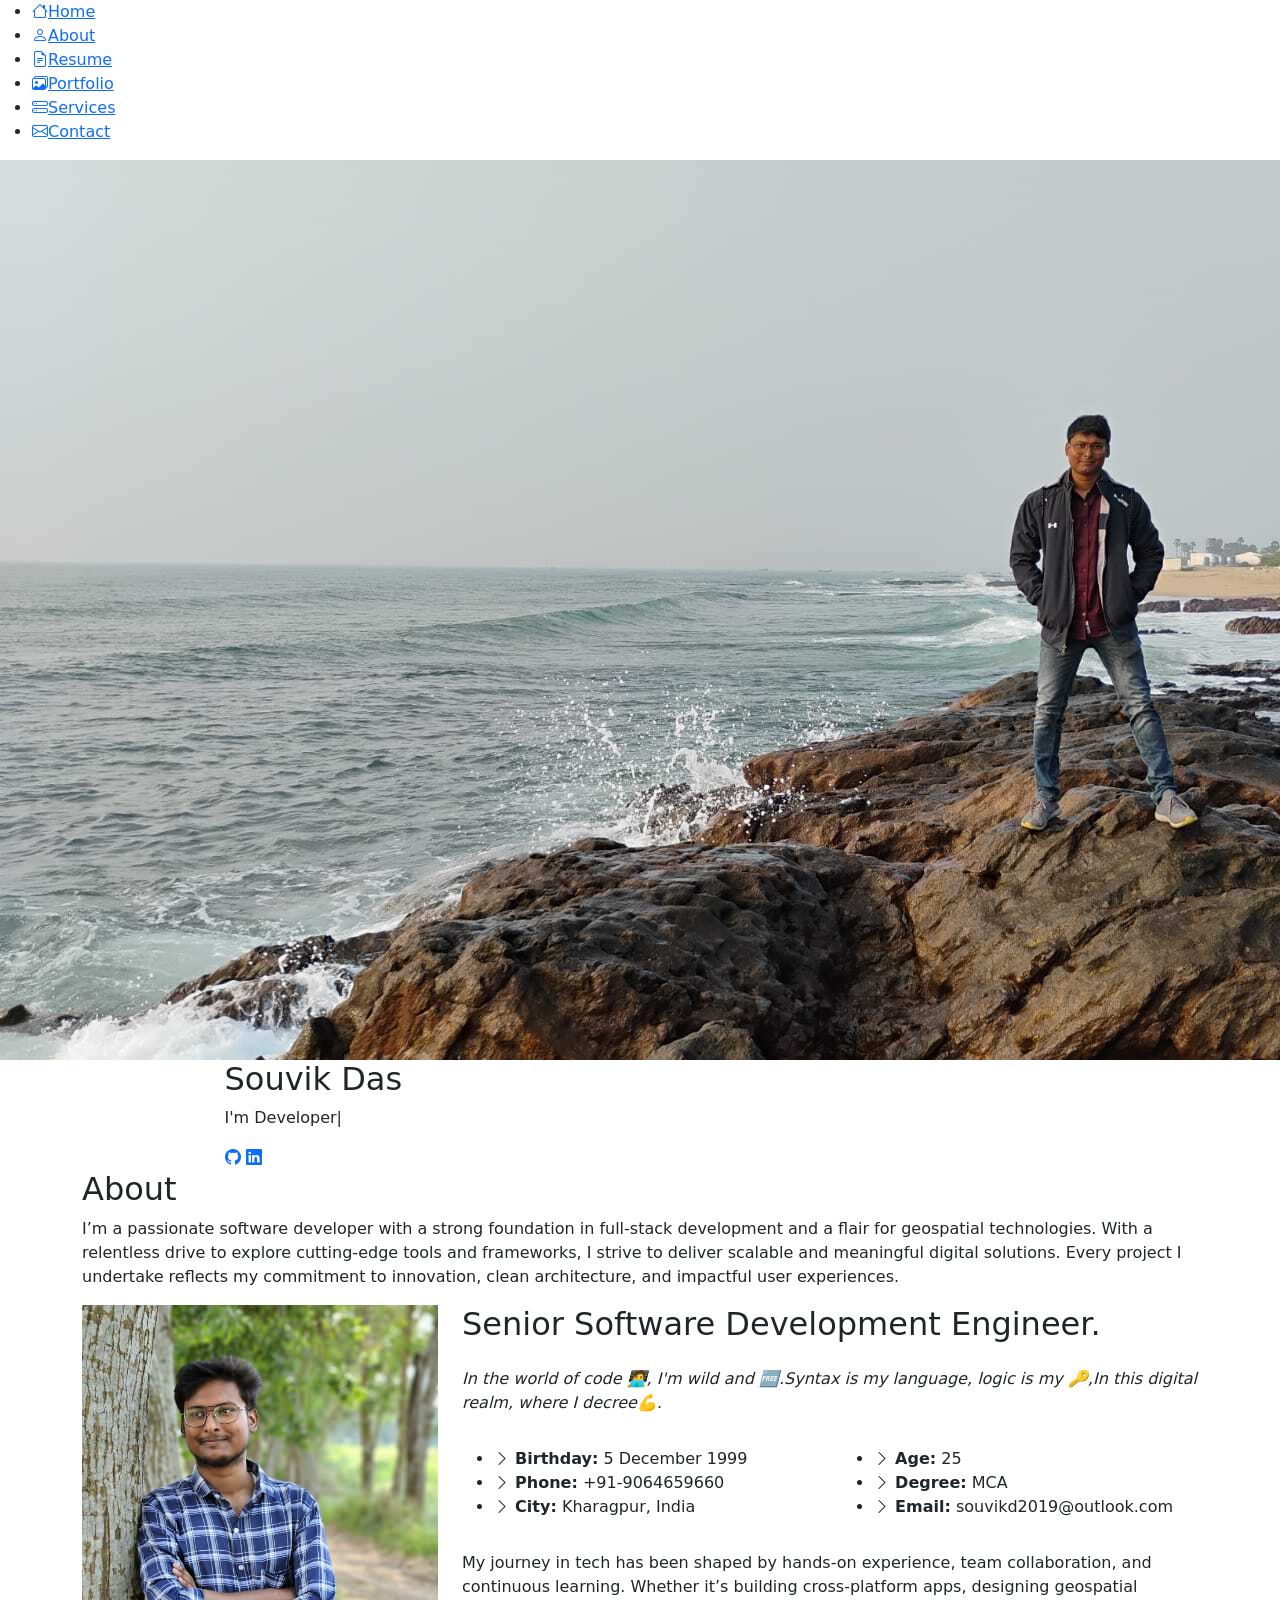
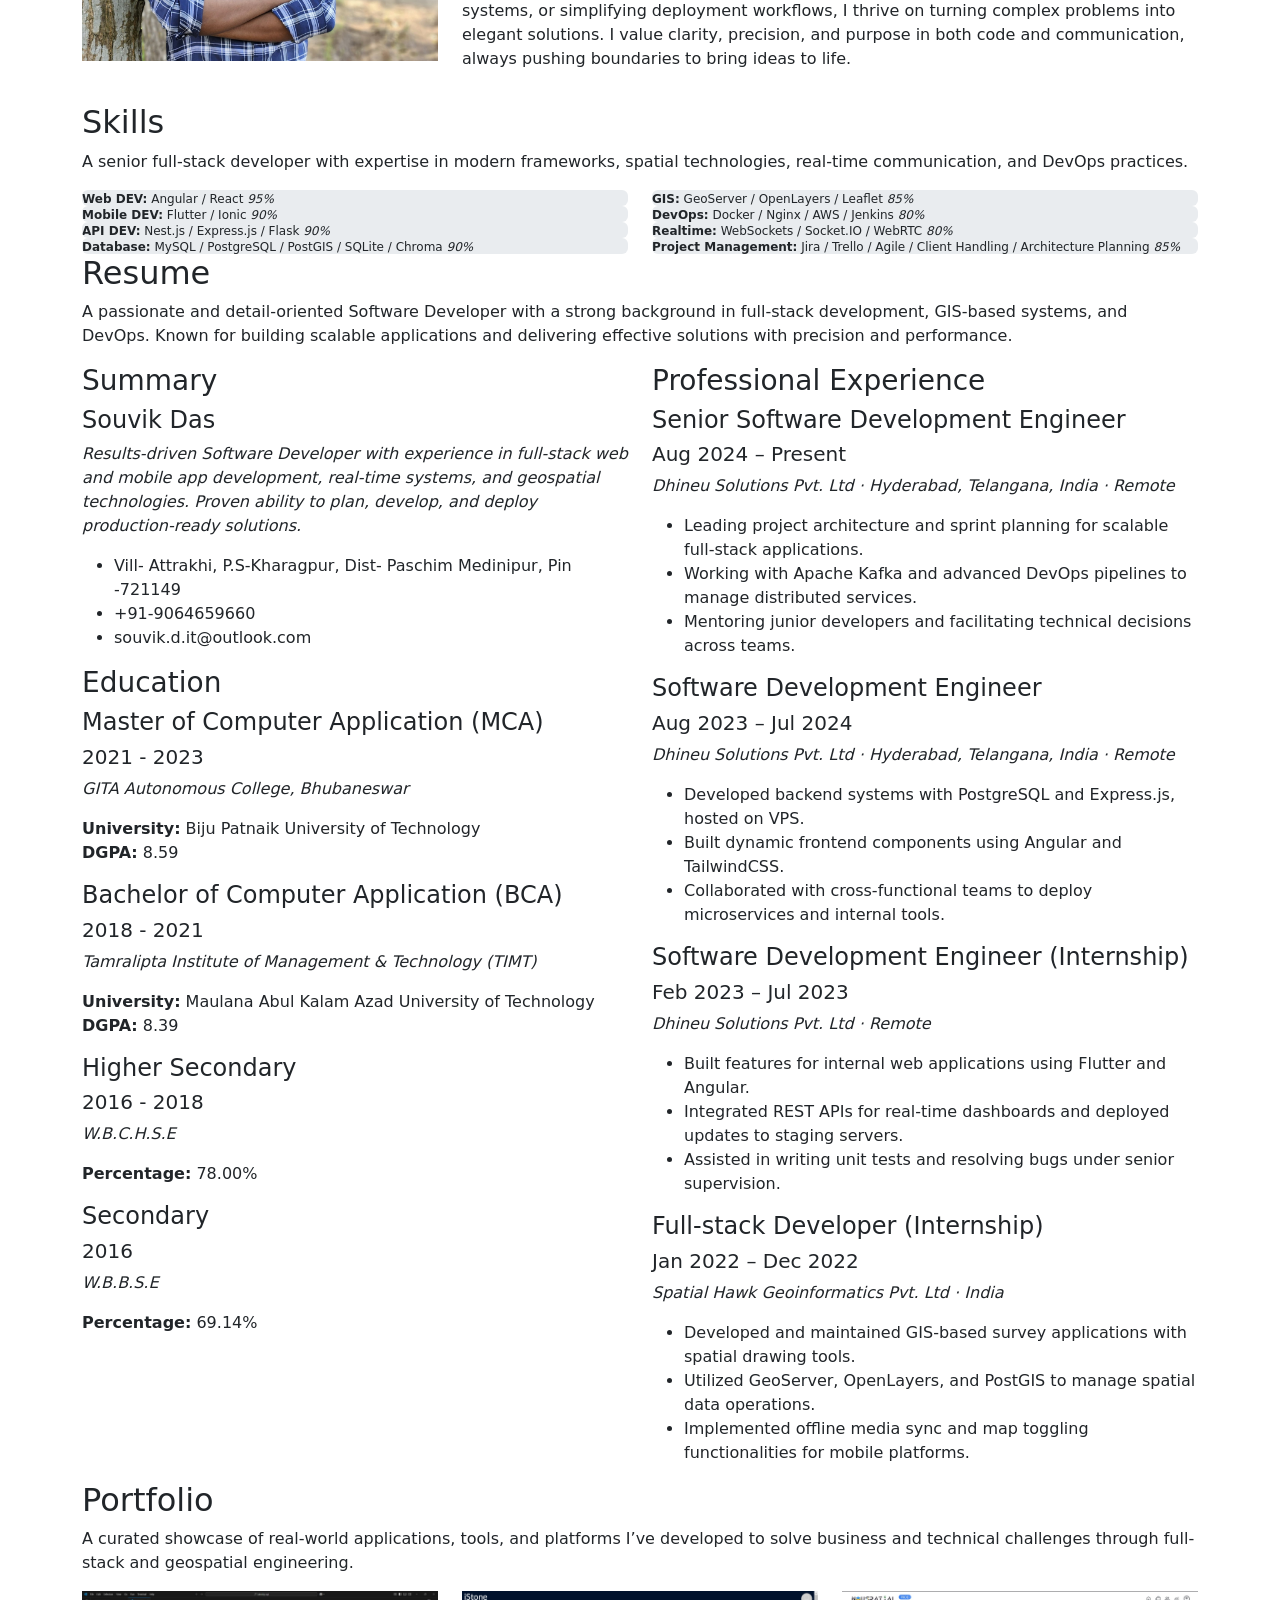
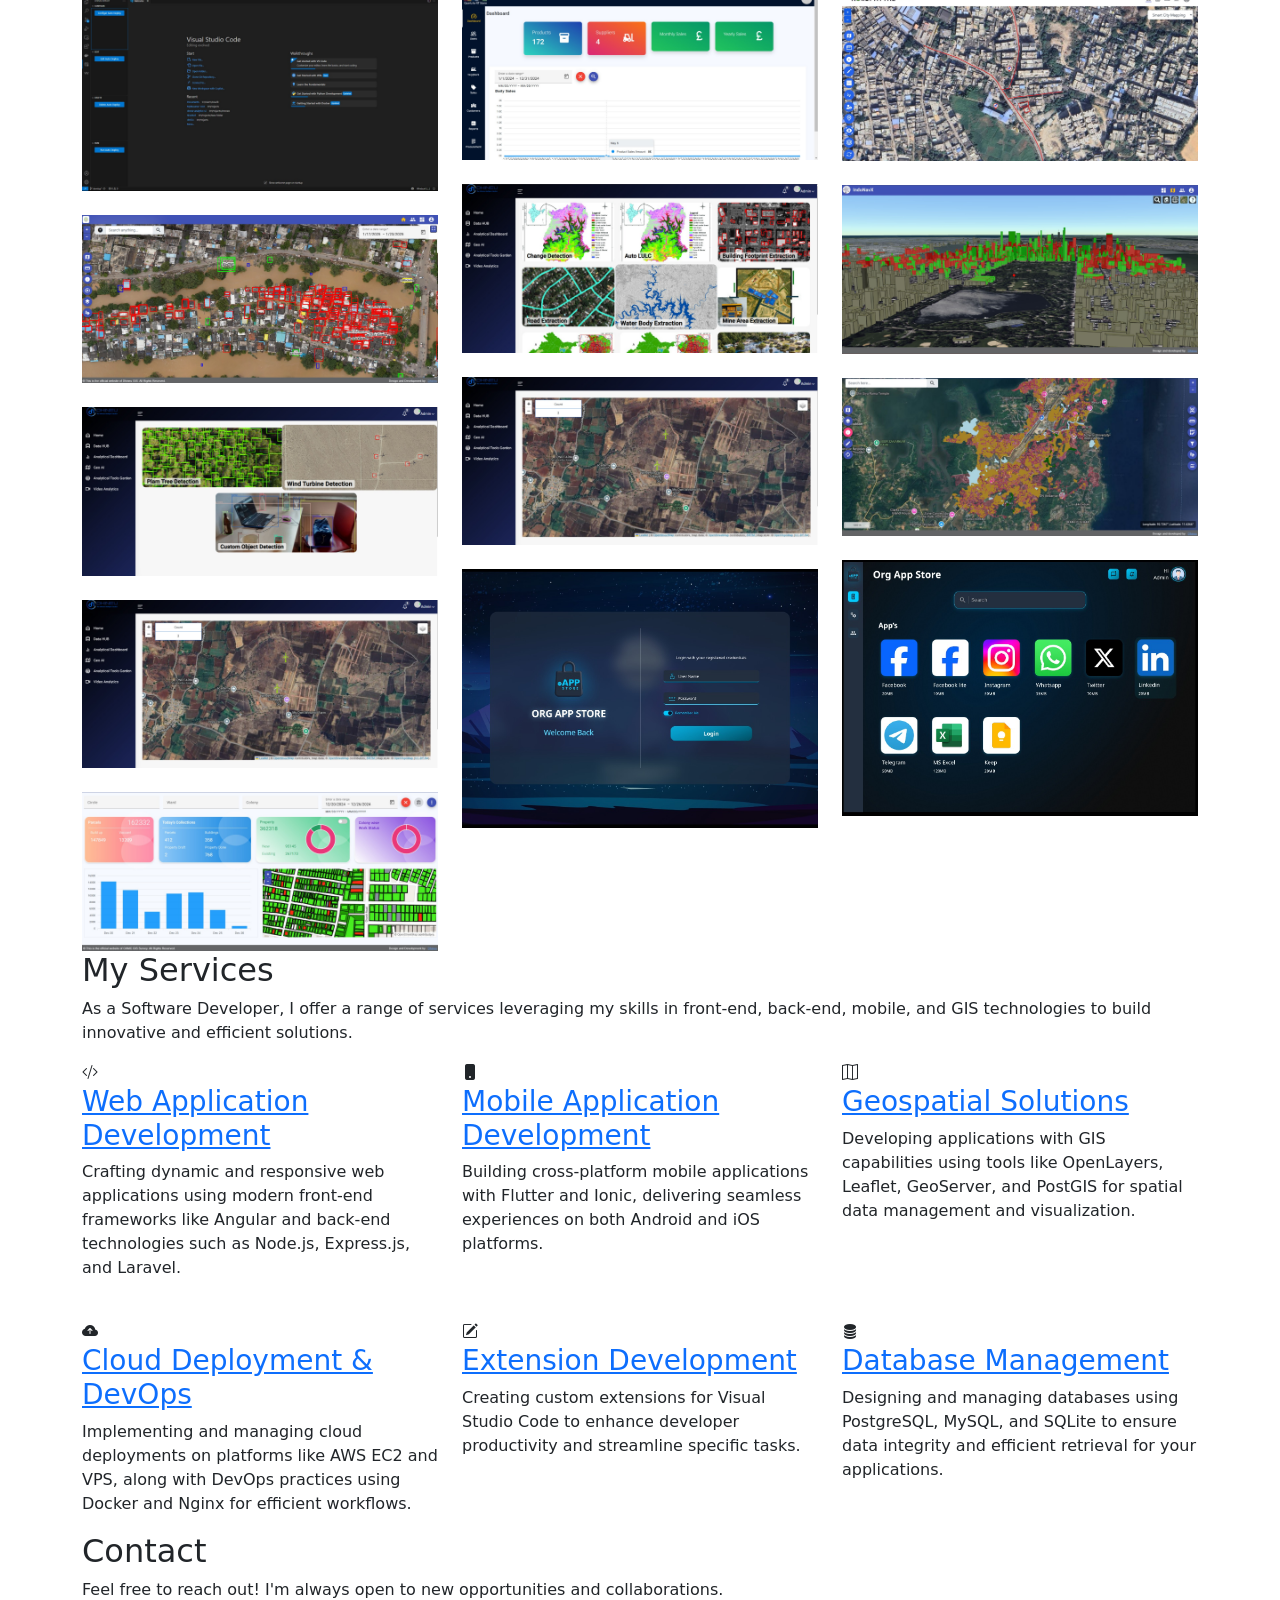
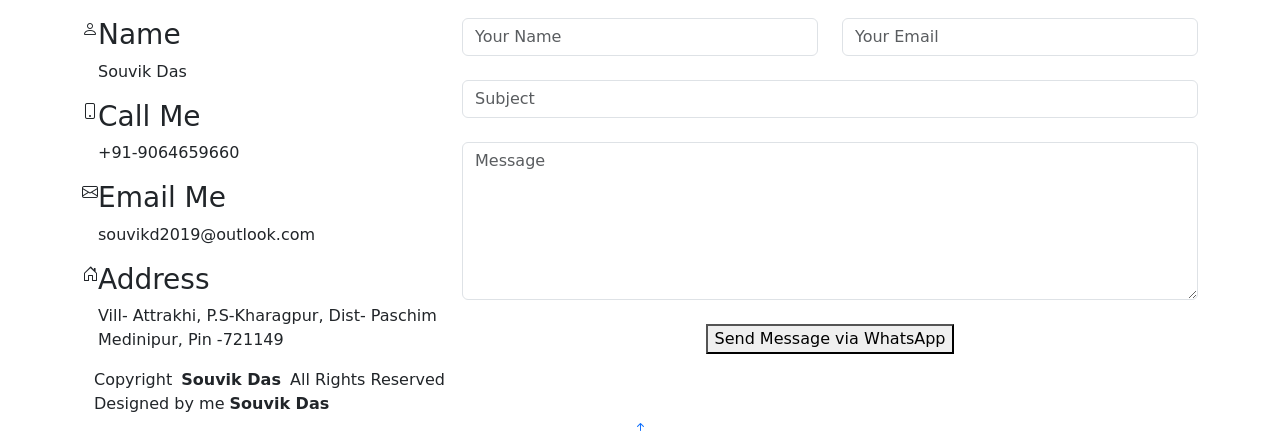
==== commit 4679f469: "Update index.html" ====
--- a/index.html
+++ b/index.html
@@ -68,13 +68,10 @@
         <div class="row justify-content-center">
           <div class="col-lg-9">
             <h2>Souvik Das</h2>
-            <p>I'm <span class="typed" data-typed-items="Developer, Freelancer">Developer</span><span
+            <p>I'm <span class="typed" data-typed-items="Developer">Developer</span><span
                 class="typed-cursor typed-cursor--blink" aria-hidden="true"></span></p>
             <div class="social-links">
               <a href="https://github.com/souvik-das-tech" target="_blank"><i class="bi bi-github"></i></a>
-              <a href="https://www.facebook.com/profile.php?id=61572611859812" target="_blank"><i
-                  class="bi bi-facebook"></i></a>
-              <a href="https://www.instagram.com/souvik_das.tech" target="_blank"><i class="bi bi-instagram"></i></a>
               <a href="https://www.linkedin.com/in/souvik-das-3455b0224" target="_blank"><i
                   class="bi bi-linkedin"></i></a>
             </div>
@@ -261,7 +258,7 @@
               <ul>
                 <li>Vill- Attrakhi, P.S-Kharagpur, Dist- Paschim Medinipur, Pin -721149</li>
                 <li>+91-9064659660</li>
-                <li>souvikd2019@outlook.com</li>
+                <li>souvik.d.it@outlook.com</li>
               </ul>
             </div><!-- End Resume Item -->
 
@@ -651,4 +648,4 @@
 
 </body>
 
-</html>+</html>
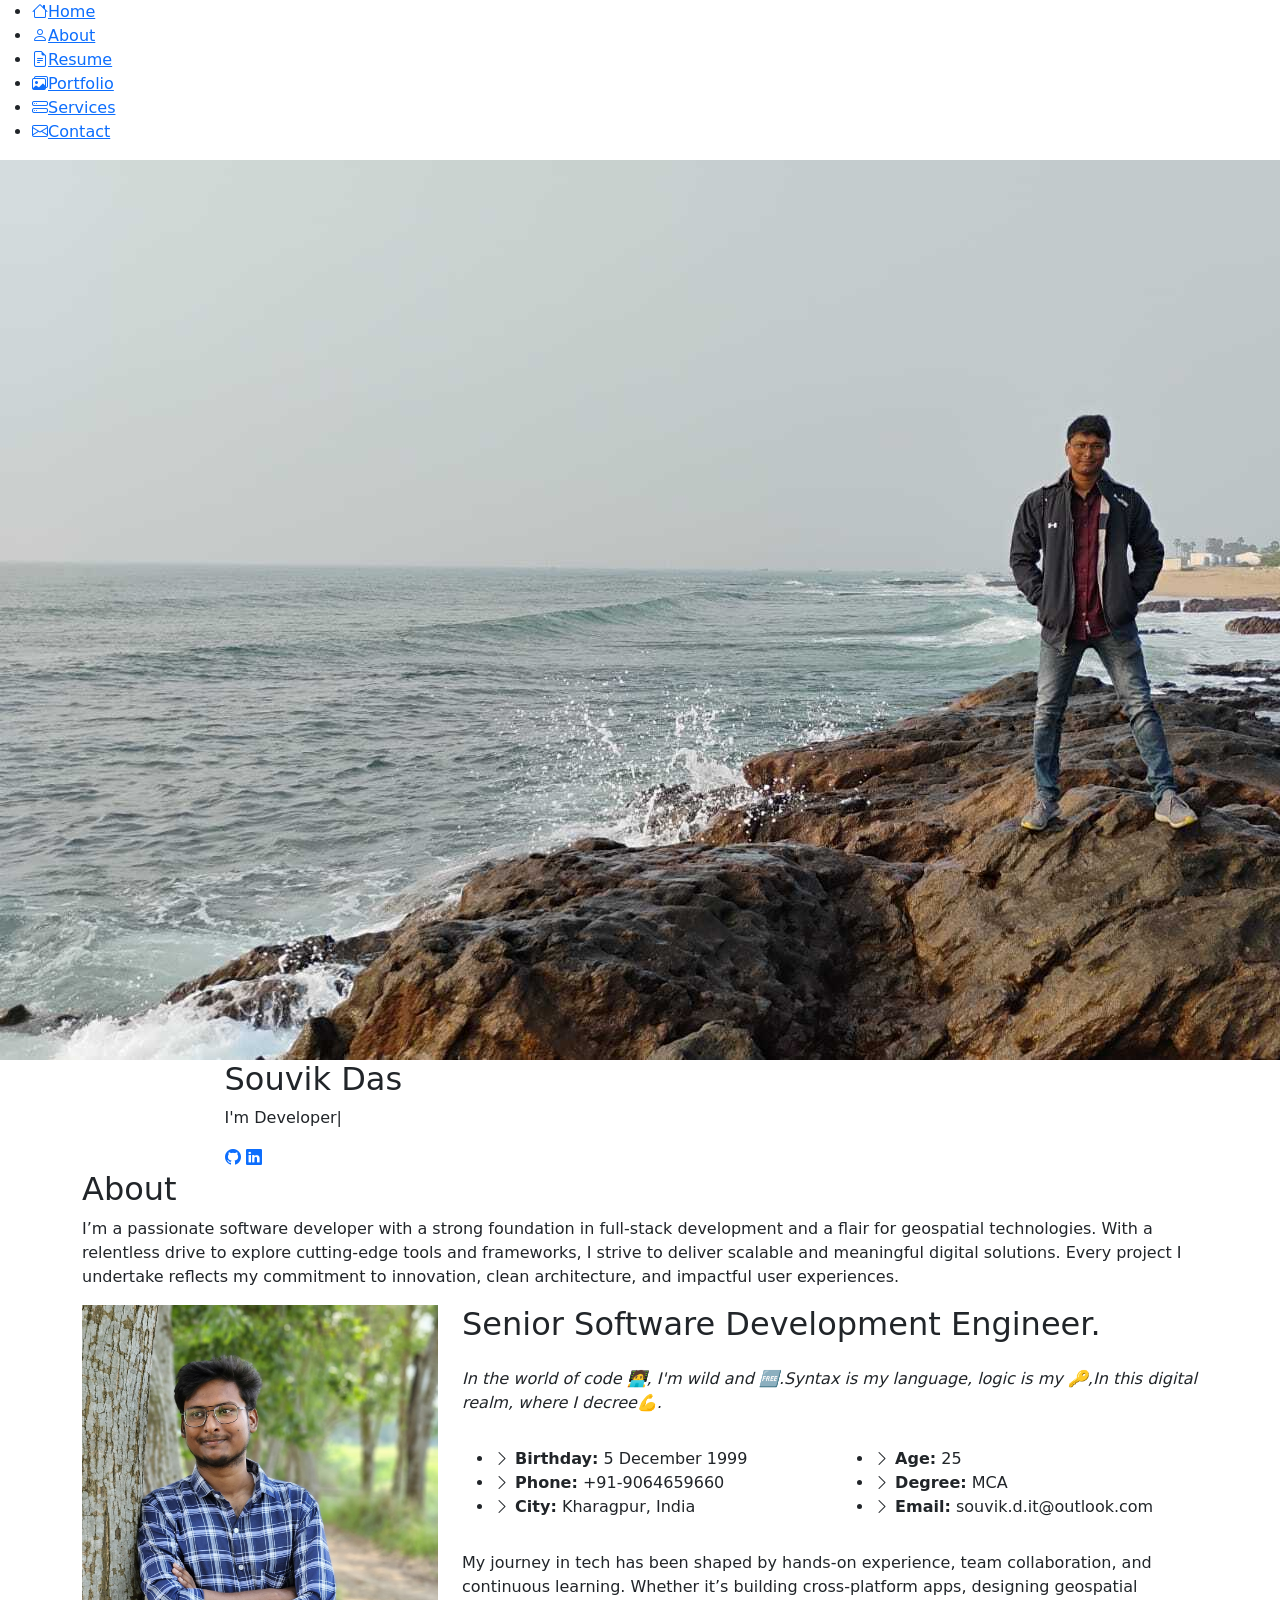
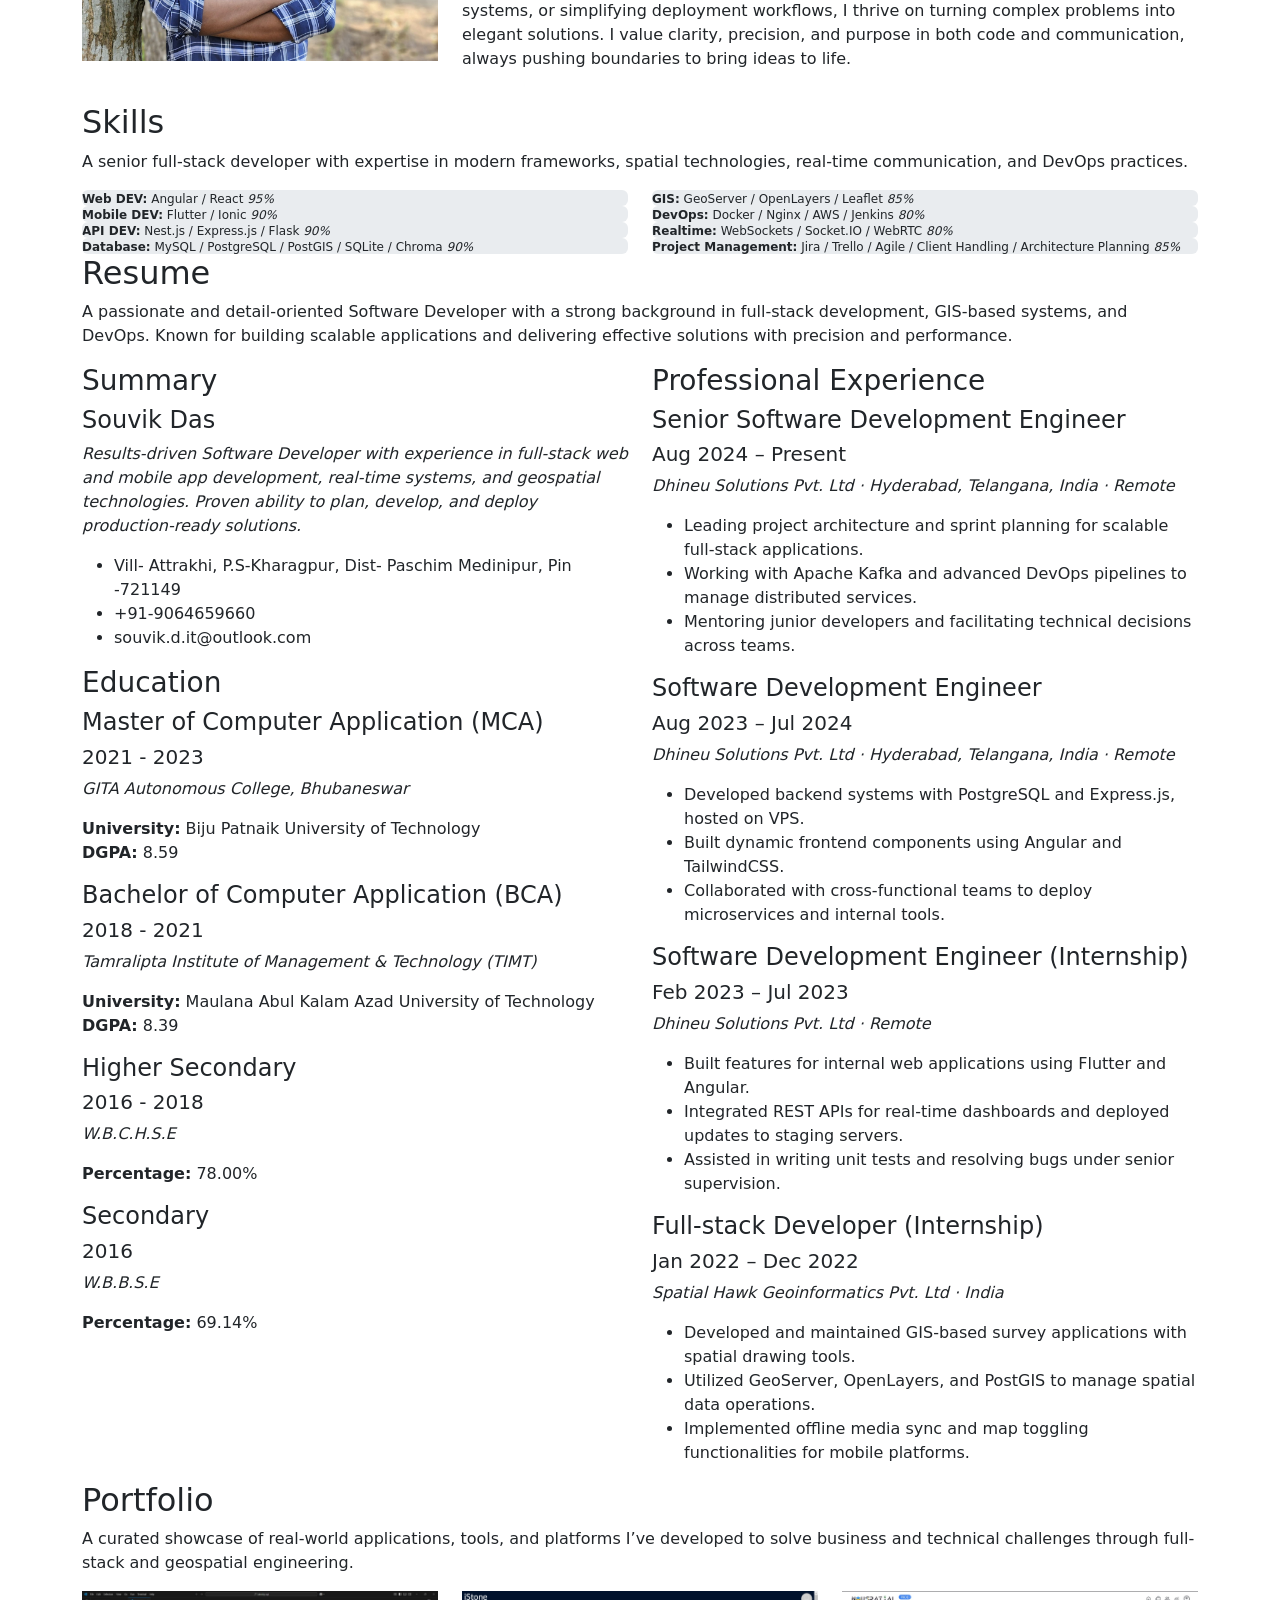
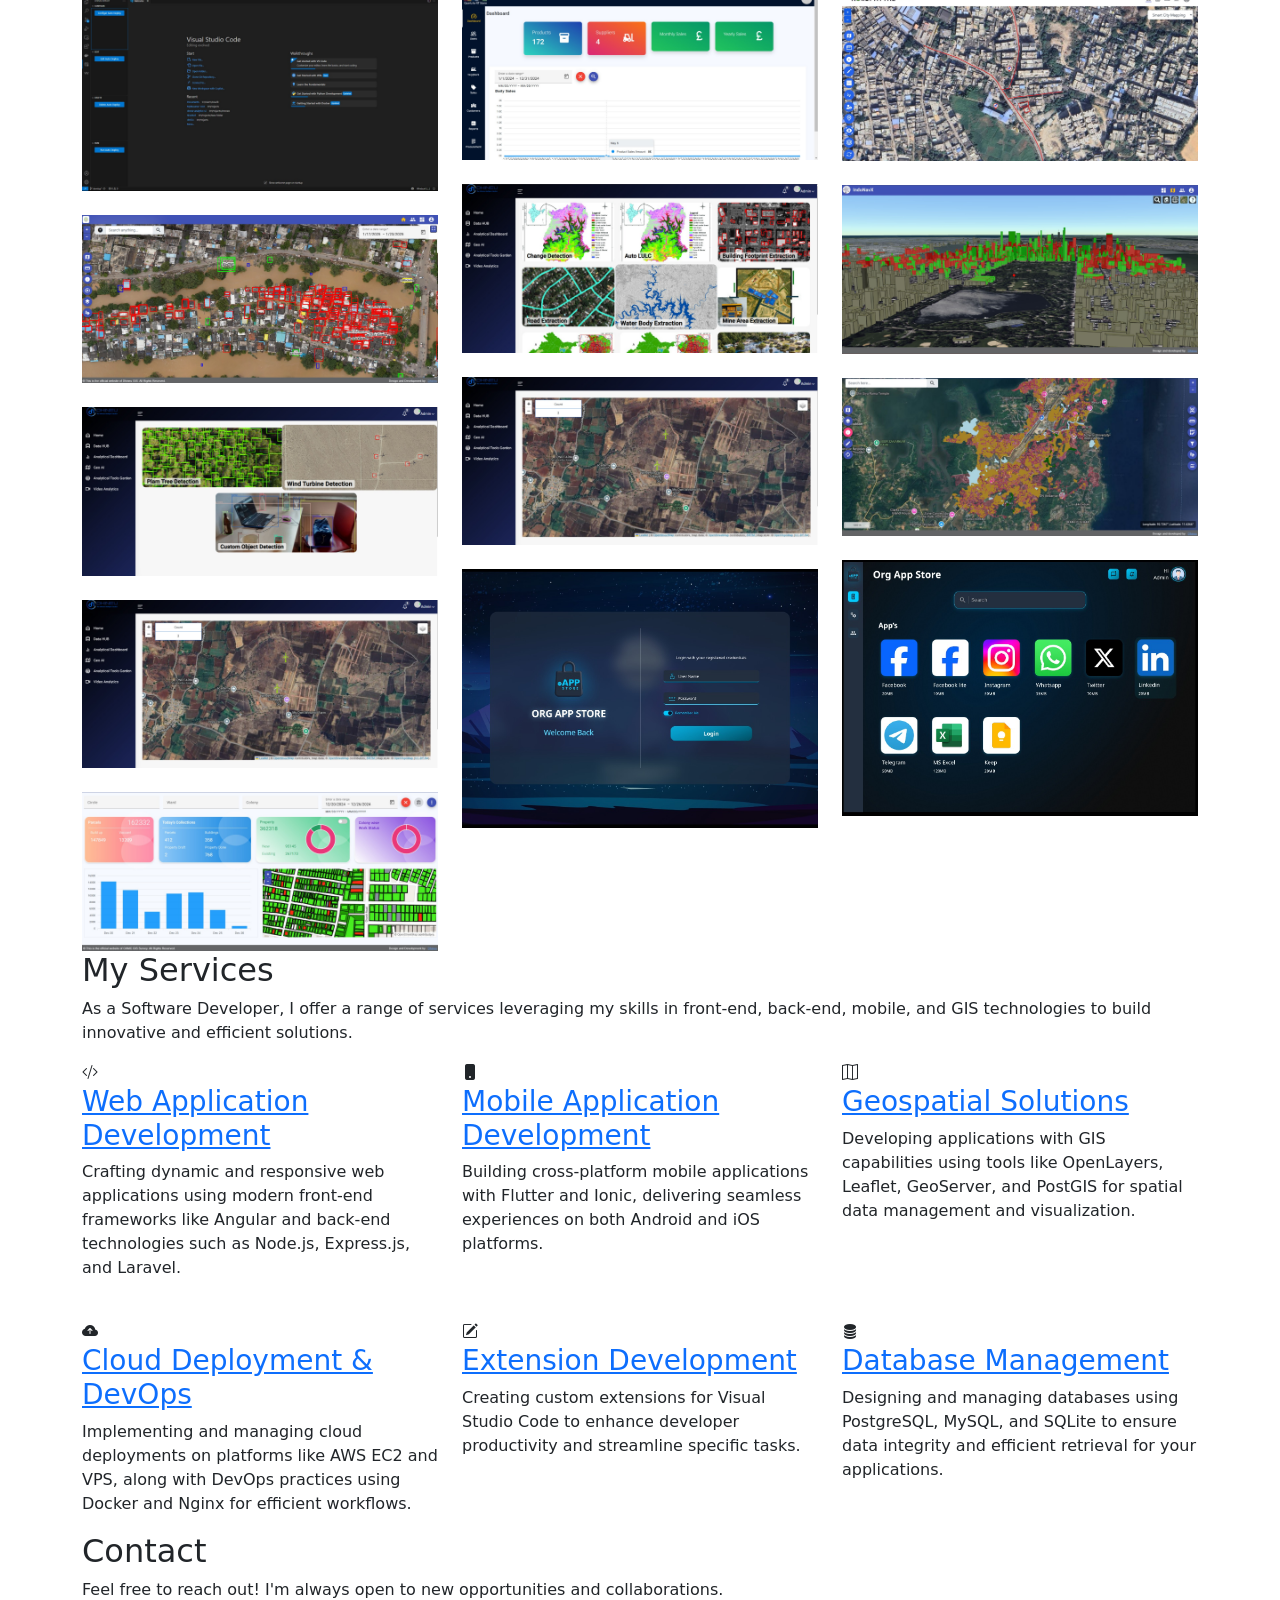
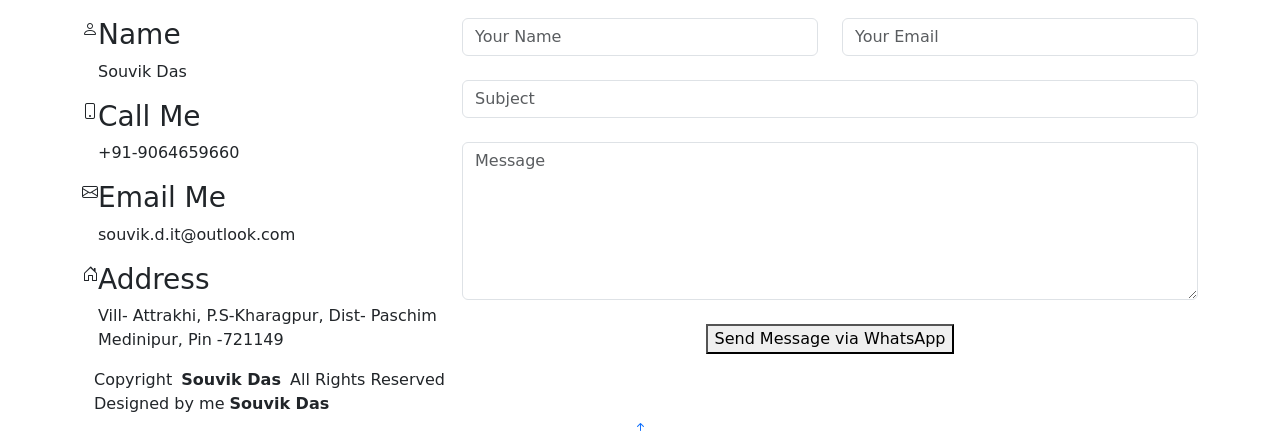
==== commit 7a4b3304: "Update index.html" ====
--- a/index.html
+++ b/index.html
@@ -117,7 +117,7 @@
                 <ul>
                   <li><i class="bi bi-chevron-right"></i> <strong>Age:</strong> <span>25</span></li>
                   <li><i class="bi bi-chevron-right"></i> <strong>Degree:</strong> <span>MCA</span></li>
-                  <li><i class="bi bi-chevron-right"></i> <strong>Email:</strong> <span>souvikd2019@outlook.com</span>
+                  <li><i class="bi bi-chevron-right"></i> <strong>Email:</strong> <span>souvik.d.it@outlook.com</span>
                   </li>
                 </ul>
               </div>
@@ -549,7 +549,7 @@
               <i class="bi bi-envelope flex-shrink-0"></i>
               <div>
                 <h3>Email Me</h3>
-                <p>souvikd2019@outlook.com</p>
+                <p>souvik.d.it@outlook.com</p>
               </div>
             </div>
             <div class="info-item d-flex" data-aos="fade-up" data-aos-delay="500">
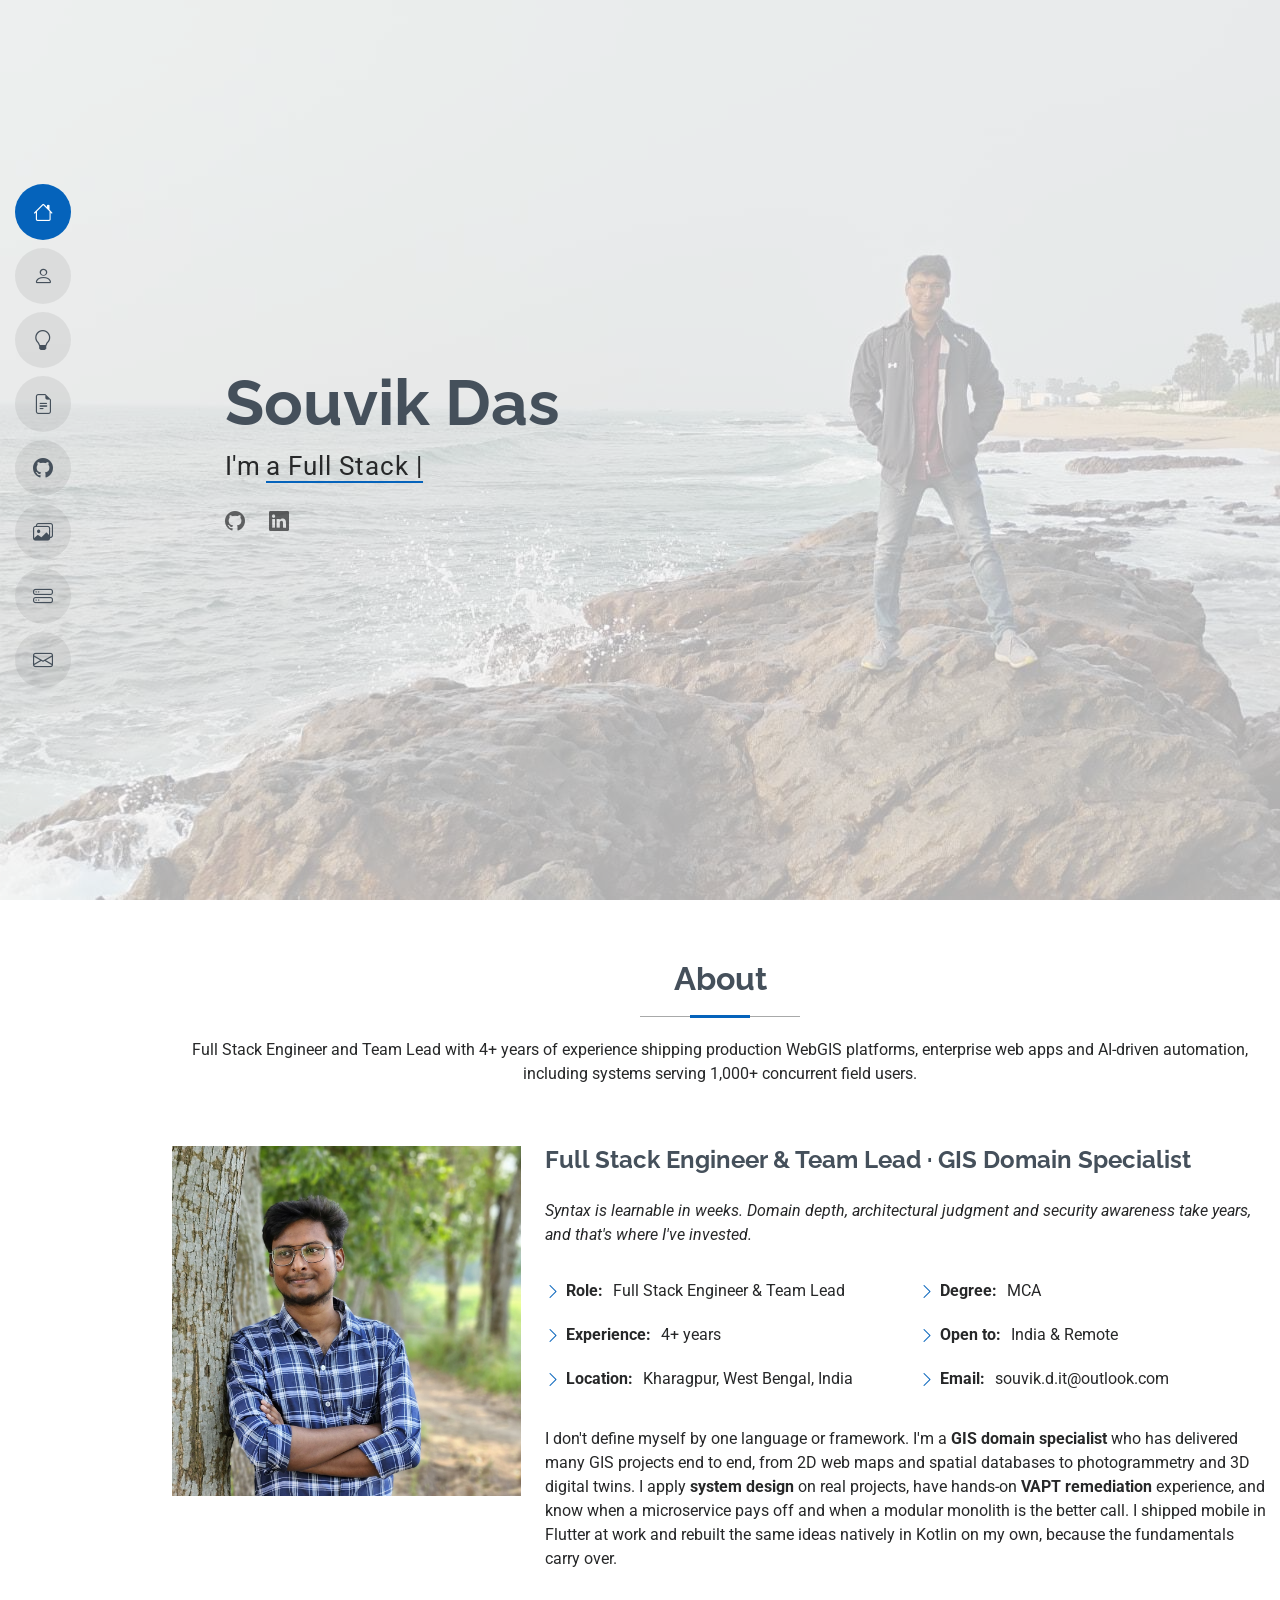
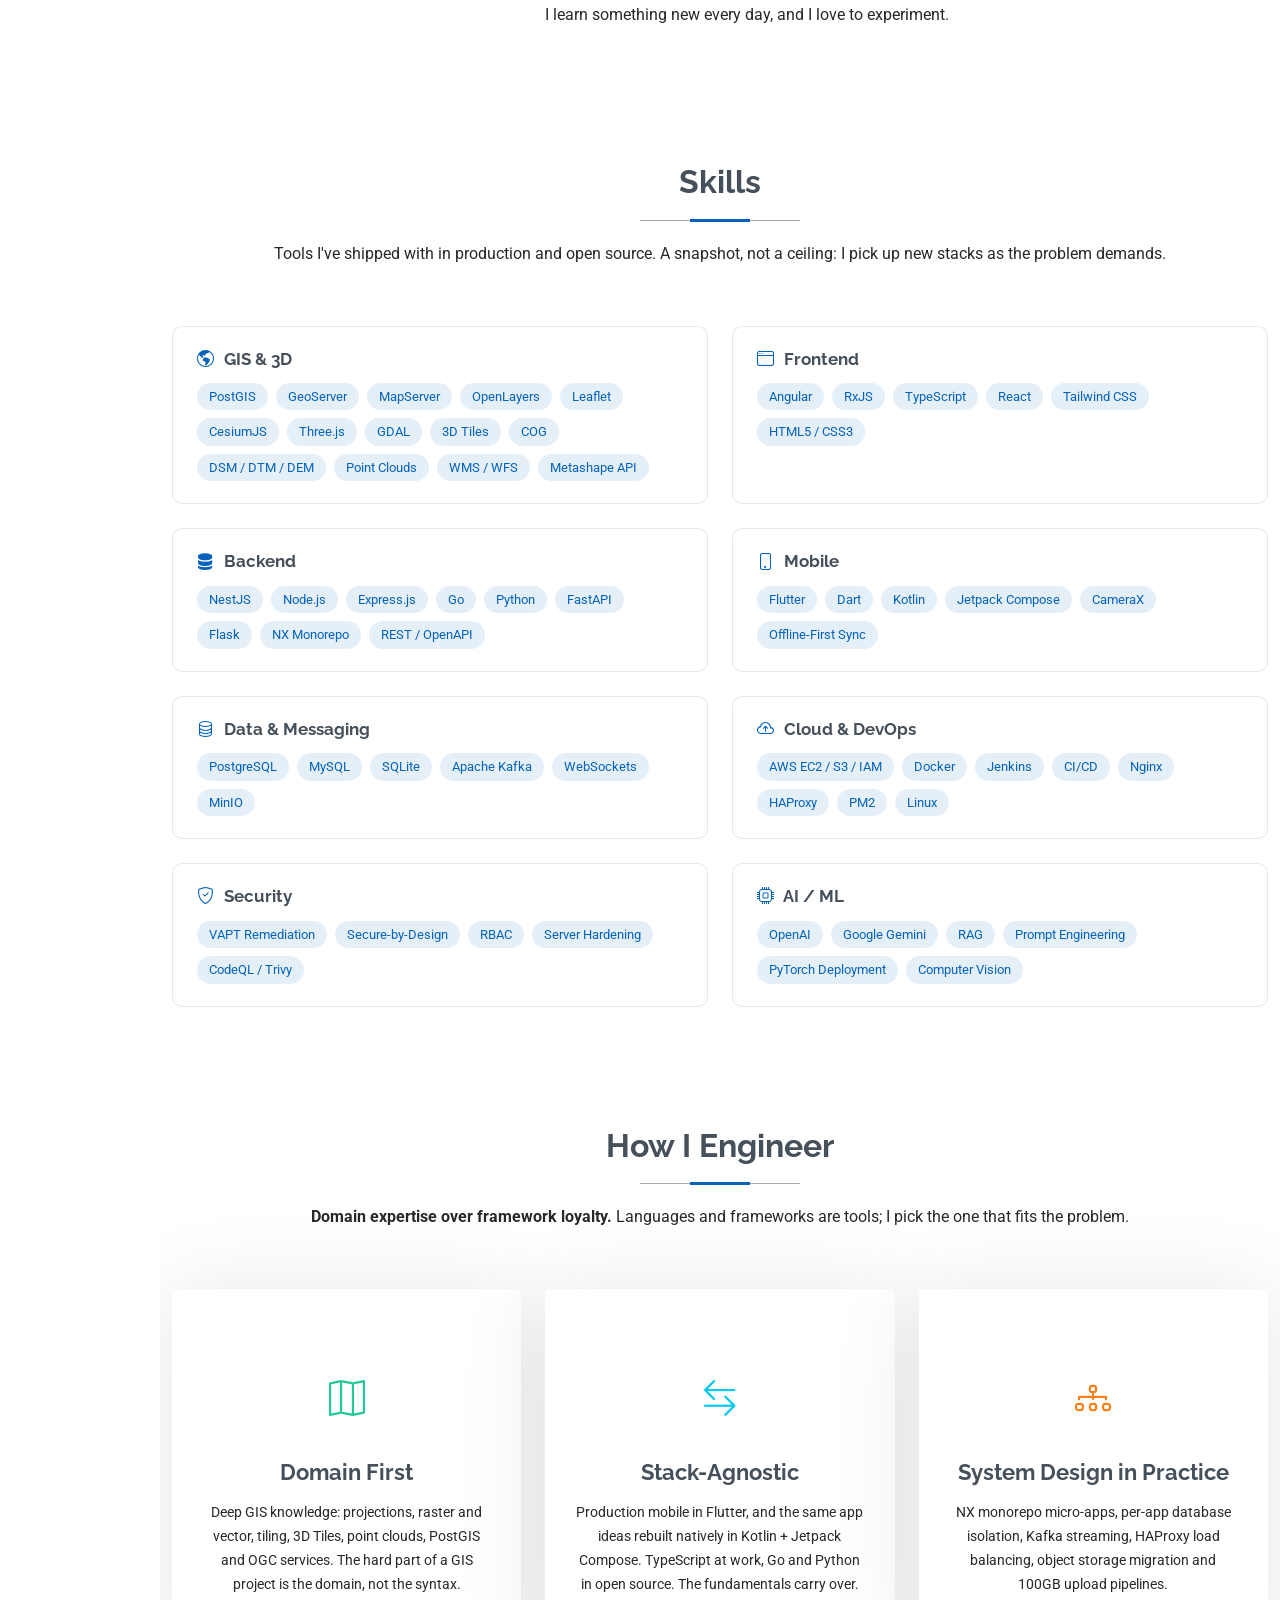
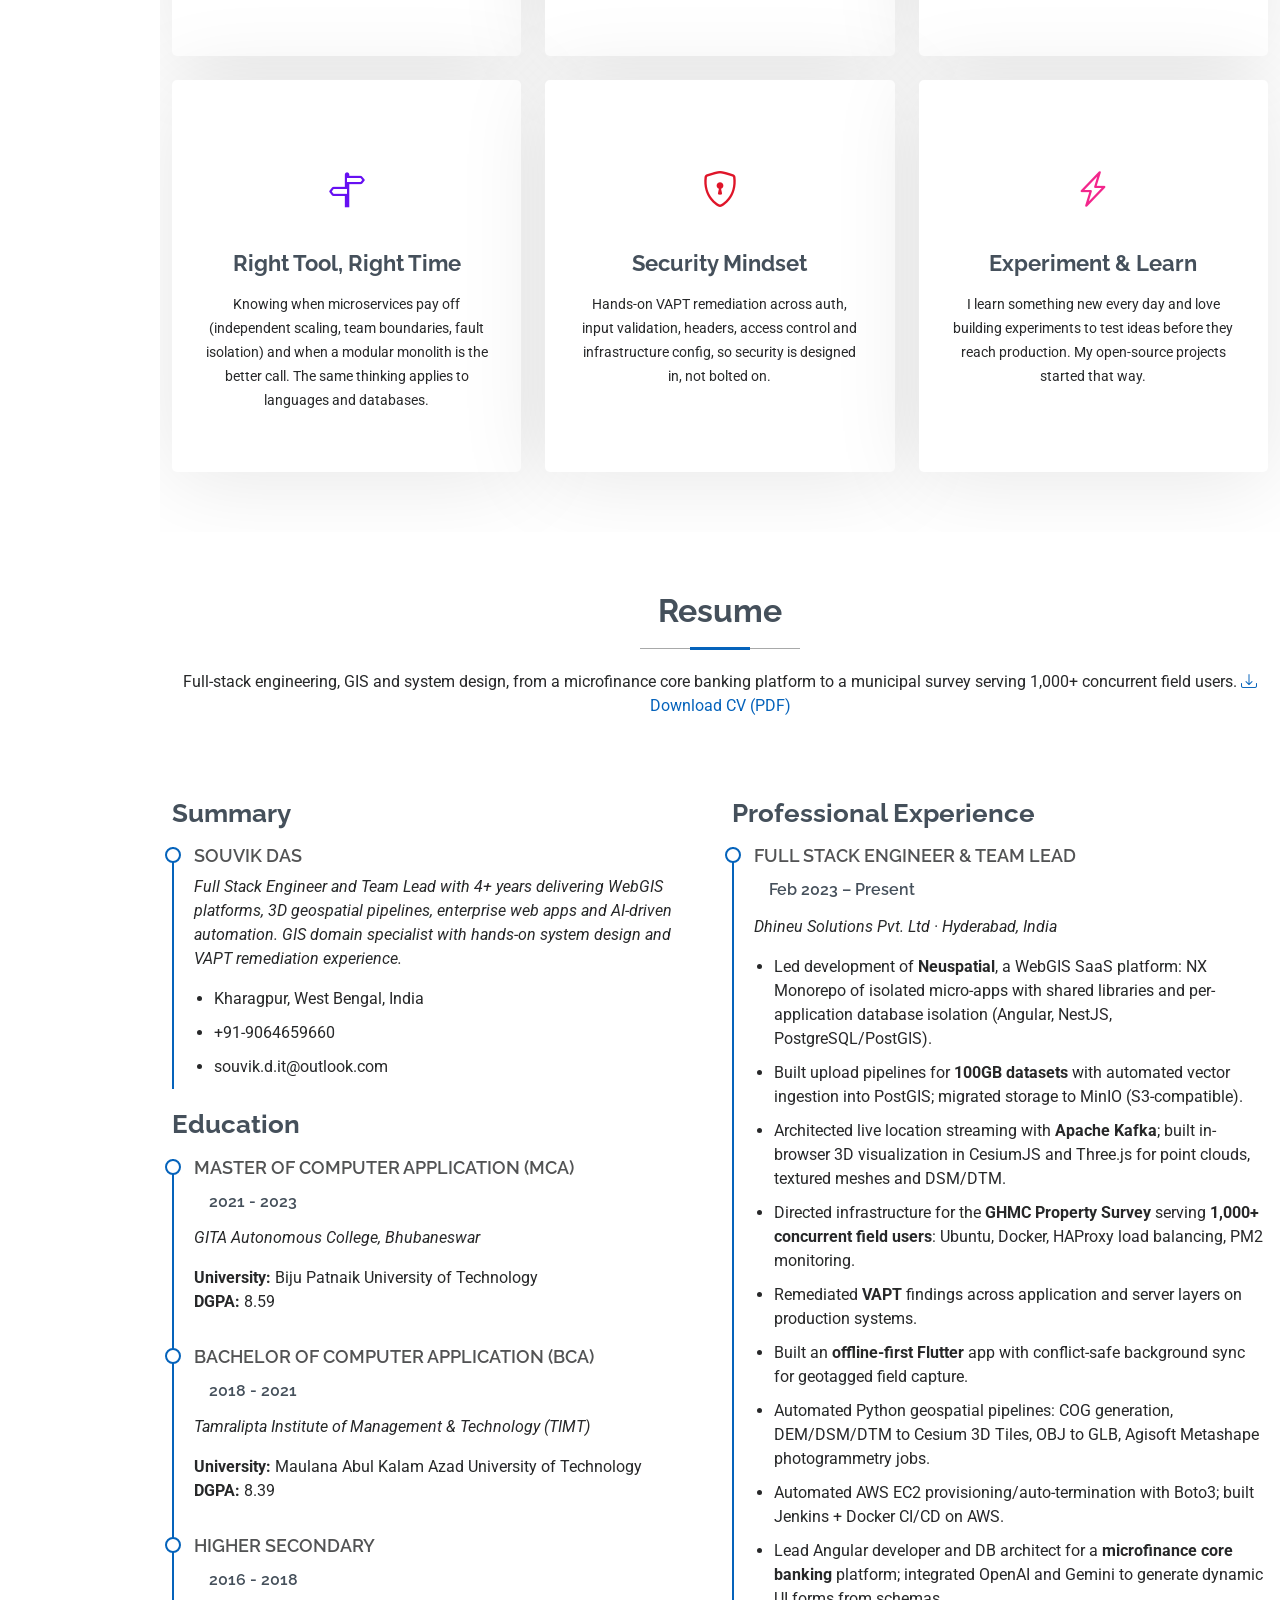
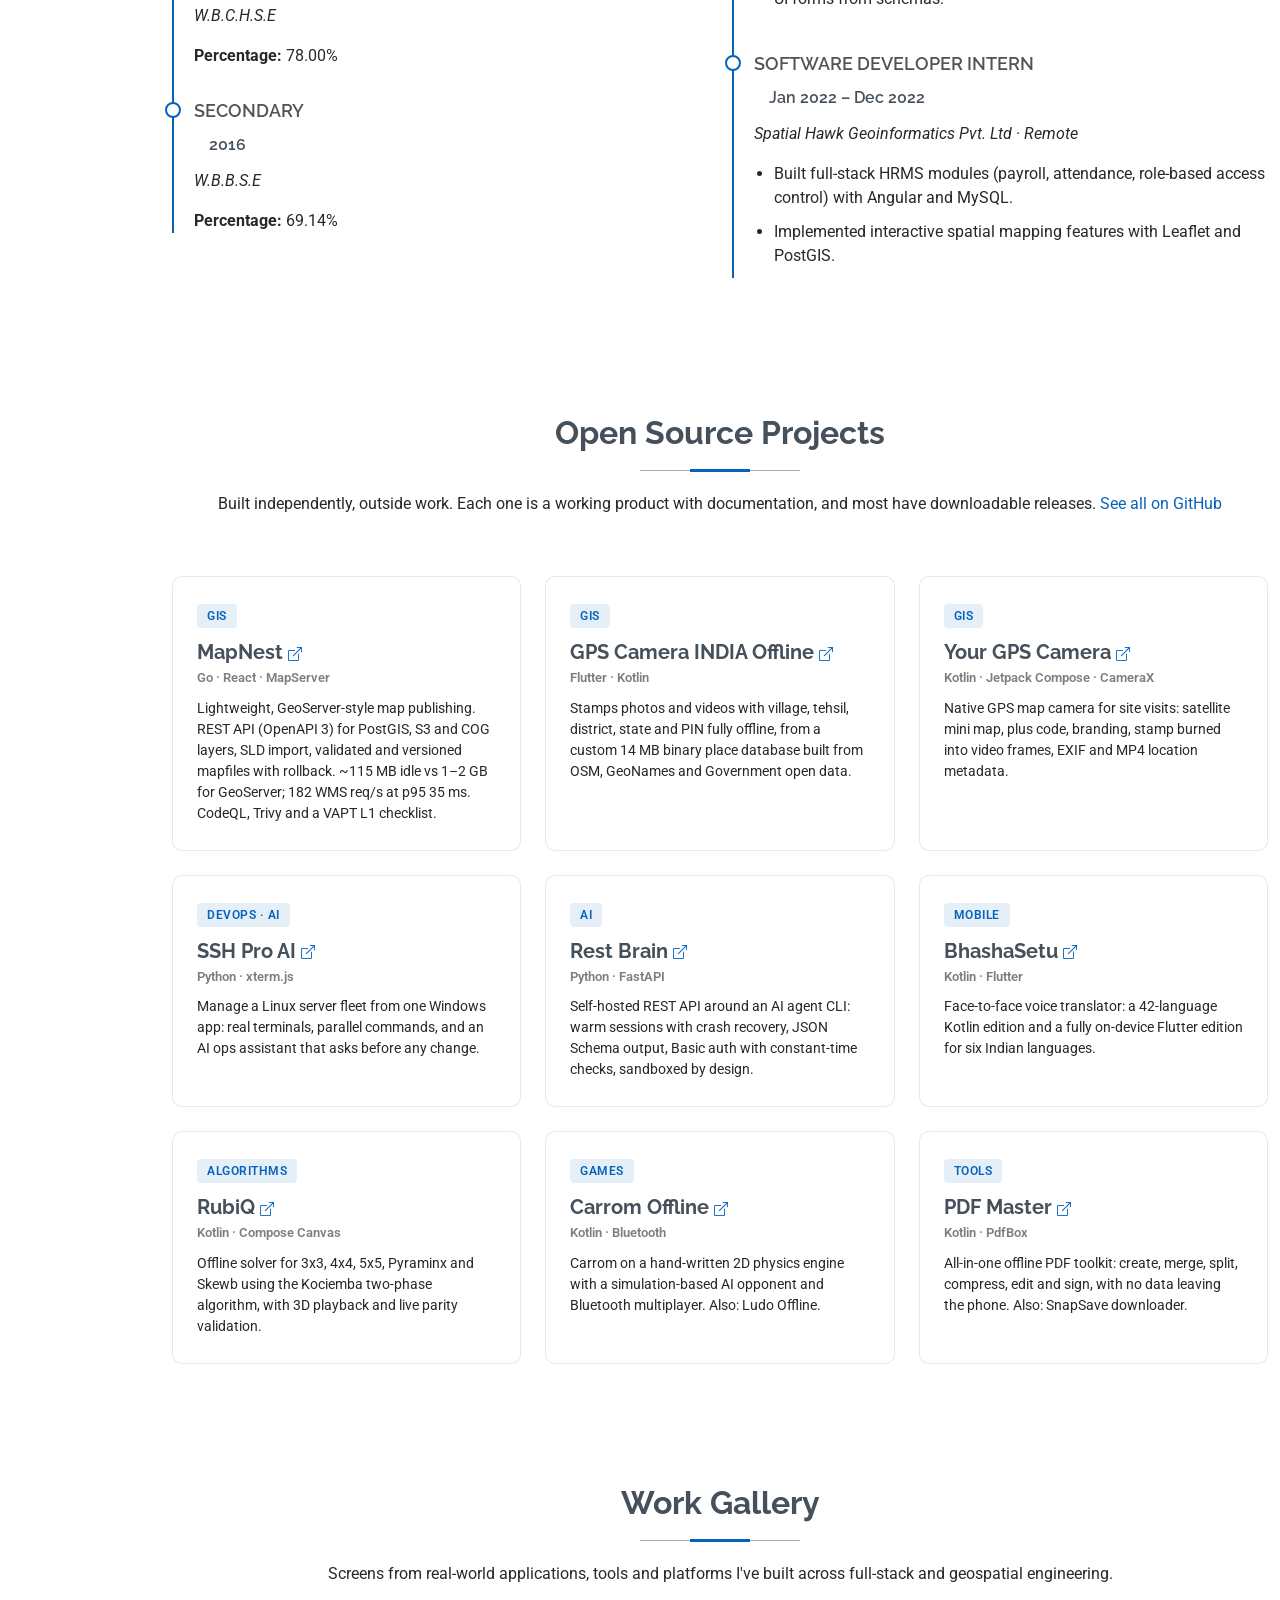
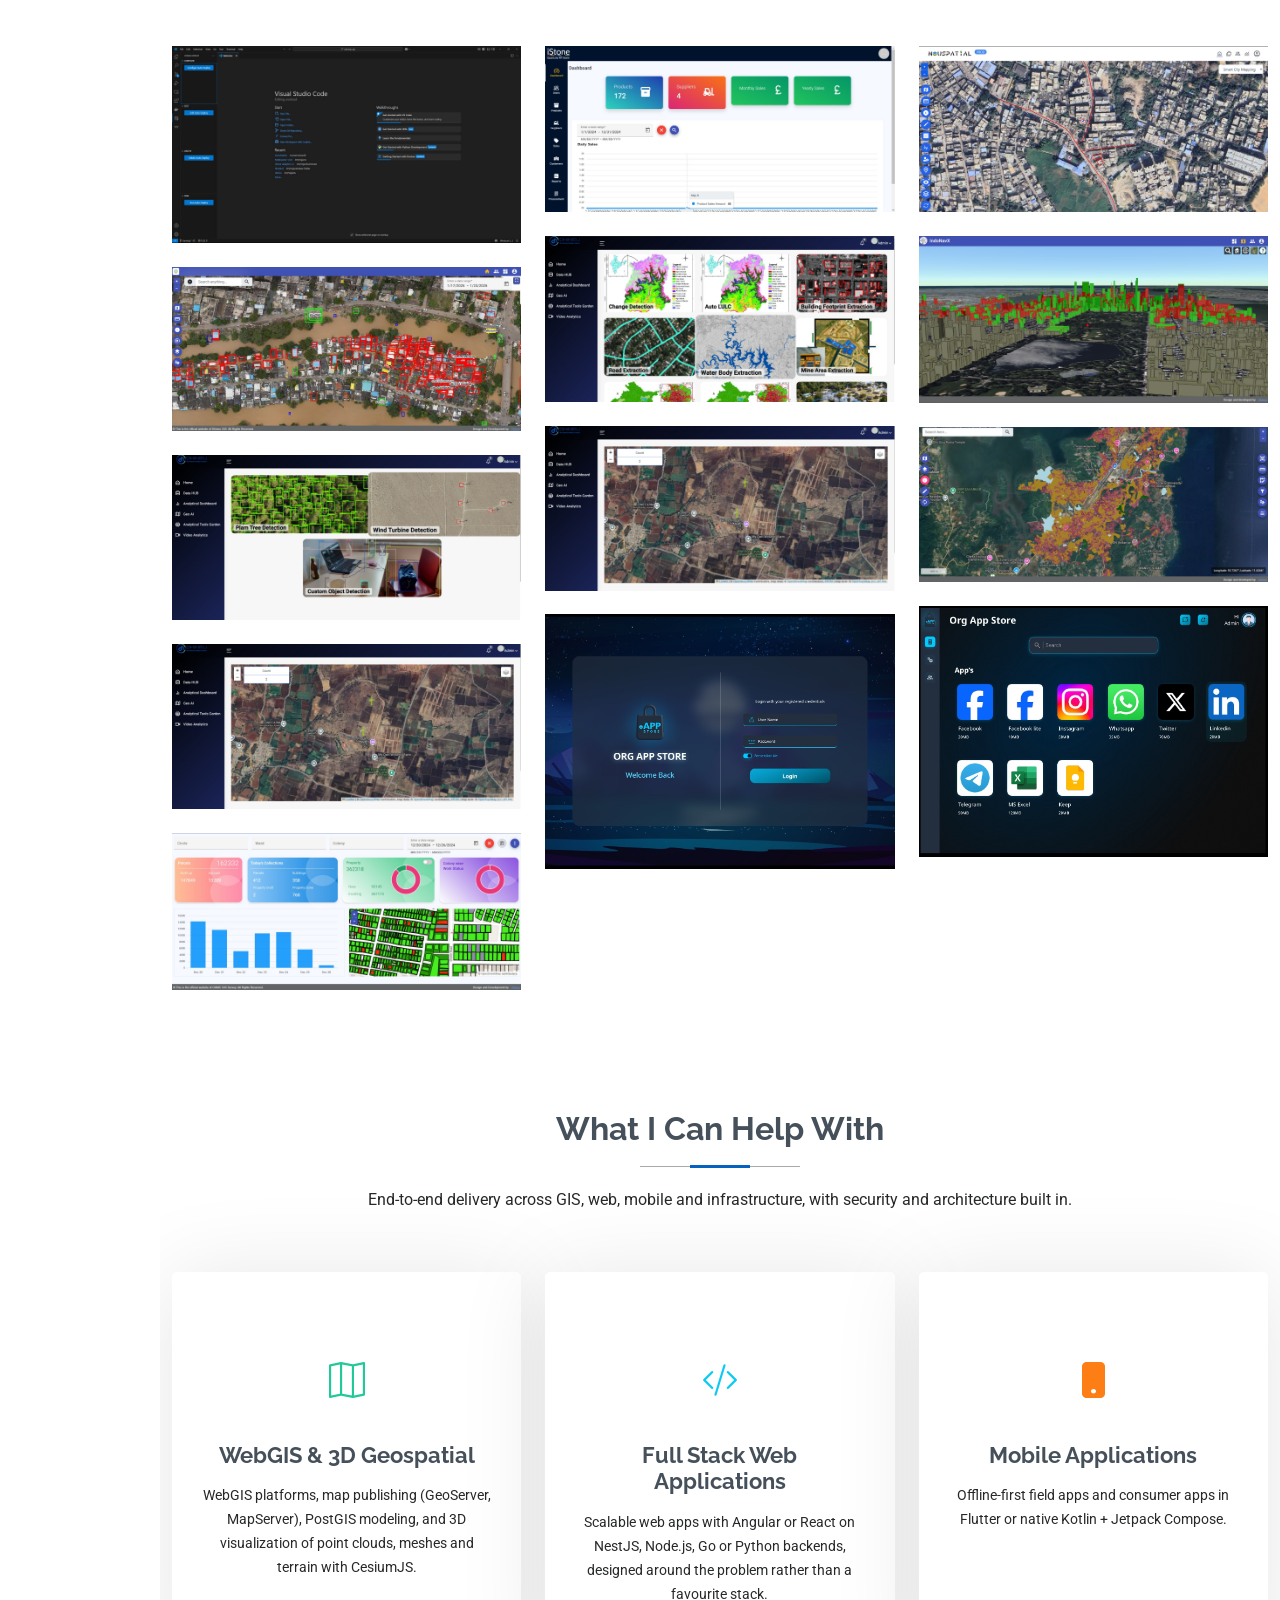
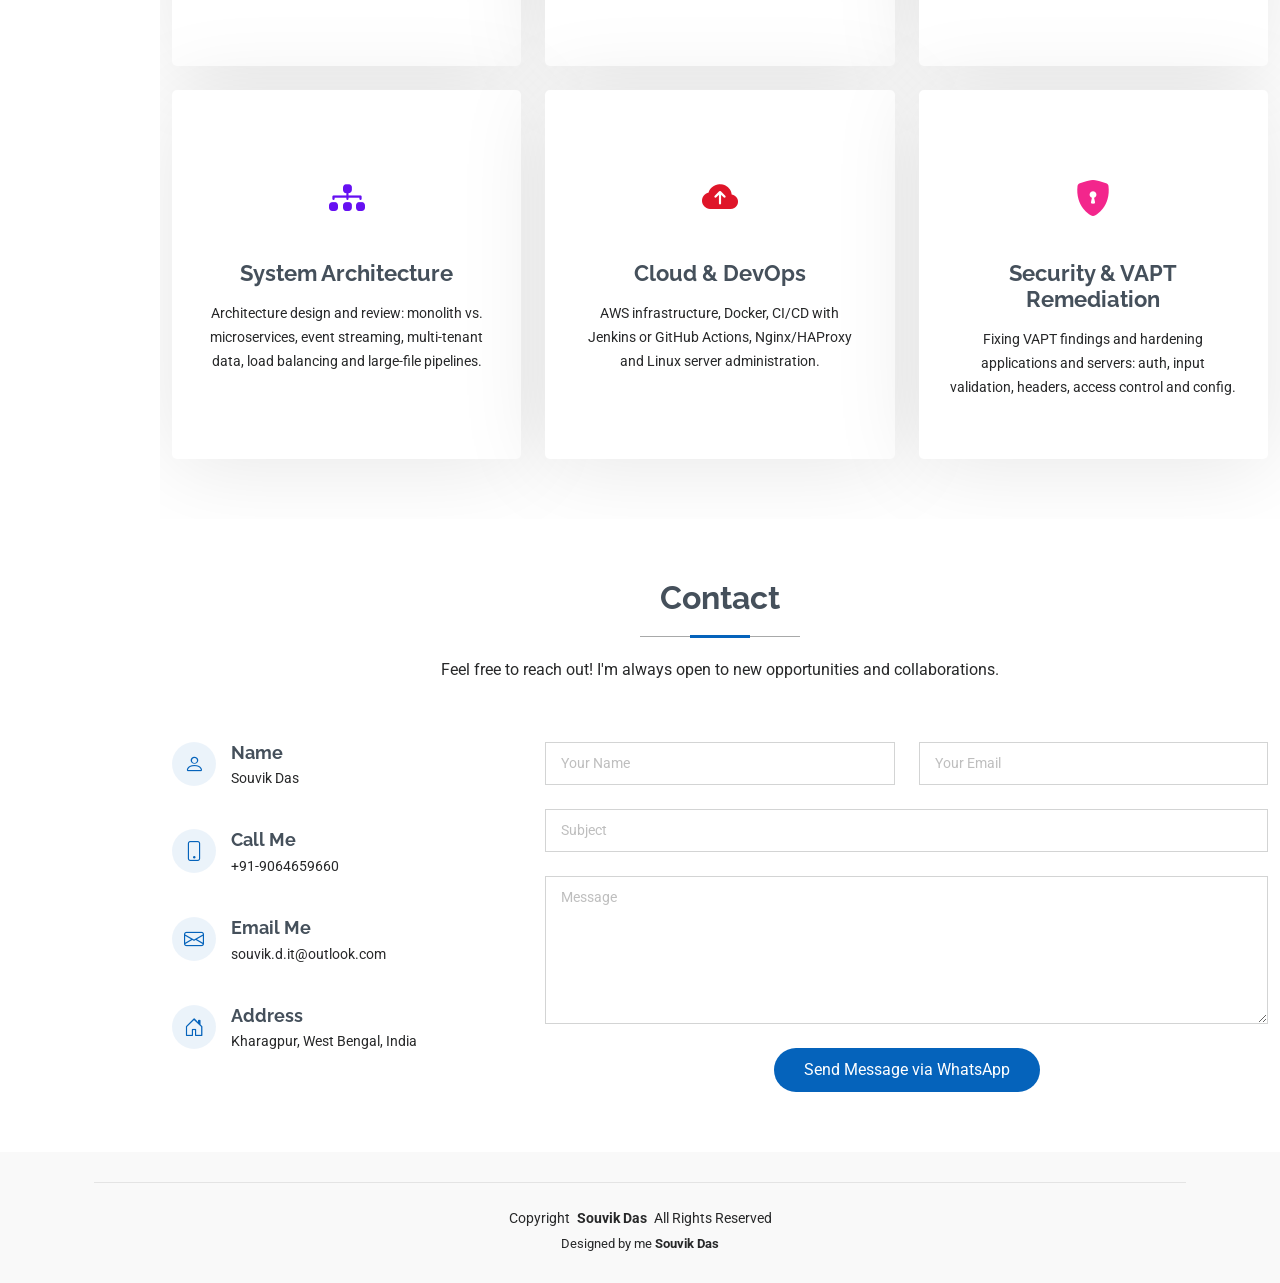
==== commit 8bd9b3eb: "Refresh portfolio: align with latest CV, add approach, skills and open source projects Co-Authored-B" ====
--- a/index.html
+++ b/index.html
@@ -4,9 +4,9 @@
 <head>
   <meta charset="utf-8">
   <meta content="width=device-width, initial-scale=1.0" name="viewport">
-  <title>Souvik's Portfolio</title>
-  <meta content="" name="description">
-  <meta content="" name="keywords">
+  <title>Souvik Das | Full Stack Engineer &amp; GIS Specialist</title>
+  <meta content="Souvik Das: Full Stack Engineer and Team Lead with 4+ years delivering WebGIS platforms, 3D geospatial pipelines and scalable systems. GIS domain specialist, system design, VAPT-aware." name="description">
+  <meta content="Souvik Das, Full Stack Engineer, Team Lead, GIS, WebGIS, PostGIS, GeoServer, MapServer, CesiumJS, System Design, Angular, NestJS, Flutter, Kotlin, Go, AWS" name="keywords">
 
   <!-- Favicons -->
   <link href="assets/img/favicon.png" rel="icon">
@@ -48,8 +48,10 @@
       <ul>
         <li><a href="#hero" class="active"><i class="bi bi-house navicon"></i><span>Home</span></a></li>
         <li><a href="#about"><i class="bi bi-person navicon"></i><span>About</span></a></li>
+        <li><a href="#approach"><i class="bi bi-lightbulb navicon"></i><span>Approach</span></a></li>
         <li><a href="#resume"><i class="bi bi-file-earmark-text navicon"></i><span>Resume</span></a></li>
-        <li><a href="#portfolio"><i class="bi bi-images navicon"></i><span>Portfolio</span></a></li>
+        <li><a href="#projects"><i class="bi bi-github navicon"></i><span>Projects</span></a></li>
+        <li><a href="#portfolio"><i class="bi bi-images navicon"></i><span>Gallery</span></a></li>
         <li><a href="#services"><i class="bi bi-hdd-stack navicon"></i><span>Services</span></a></li>
         <li><a href="#contact"><i class="bi bi-envelope navicon"></i><span>Contact</span></a></li>
       </ul>
@@ -68,7 +70,7 @@
         <div class="row justify-content-center">
           <div class="col-lg-9">
             <h2>Souvik Das</h2>
-            <p>I'm <span class="typed" data-typed-items="Developer">Developer</span><span
+            <p>I'm <span class="typed" data-typed-items="a Full Stack Engineer,a Team Lead,a GIS Domain Specialist,a System Designer,an Experimenter">a Full Stack Engineer</span><span
                 class="typed-cursor typed-cursor--blink" aria-hidden="true"></span></p>
             <div class="social-links">
               <a href="https://github.com/souvik-das-tech" target="_blank"><i class="bi bi-github"></i></a>
@@ -87,10 +89,8 @@
       <!-- Section Title -->
       <div class="container section-title" data-aos="fade-up">
         <h2>About</h2>
-        <p>I’m a passionate software developer with a strong foundation in full-stack development and a flair for
-          geospatial technologies. With a relentless drive to explore cutting-edge tools and frameworks, I strive to
-          deliver scalable and meaningful digital solutions. Every project I undertake reflects my commitment to
-          innovation, clean architecture, and impactful user experiences.</p>
+        <p>Full Stack Engineer and Team Lead with 4+ years of experience shipping production WebGIS platforms,
+          enterprise web apps and AI-driven automation, including systems serving 1,000+ concurrent field users.</p>
       </div><!-- End Section Title -->
 
       <div class="container" data-aos="fade-up" data-aos-delay="100">
@@ -100,33 +100,38 @@
             <img src="assets/img/profile-img.jpg" class="img-fluid" alt="">
           </div>
           <div class="col-lg-8 content">
-            <h2>Senior Software Development Engineer.</h2>
+            <h2>Full Stack Engineer &amp; Team Lead · GIS Domain Specialist</h2>
             <p class="fst-italic py-3">
-              In the world of code 🧑‍💻, I'm wild and 🆓.Syntax is my language, logic is my 🔑,In this digital realm,
-              where I decree💪.
+              Syntax is learnable in weeks. Domain depth, architectural judgment and security awareness take years,
+              and that's where I've invested.
             </p>
             <div class="row">
               <div class="col-lg-6">
                 <ul>
-                  <li><i class="bi bi-chevron-right"></i> <strong>Birthday:</strong> <span>5 December 1999</span></li>
-                  <li><i class="bi bi-chevron-right"></i> <strong>Phone:</strong> <span>+91-9064659660</span></li>
-                  <li><i class="bi bi-chevron-right"></i> <strong>City:</strong> <span>Kharagpur, India</span></li>
+                  <li><i class="bi bi-chevron-right"></i> <strong>Role:</strong> <span>Full Stack Engineer &amp; Team Lead</span></li>
+                  <li><i class="bi bi-chevron-right"></i> <strong>Experience:</strong> <span>4+ years</span></li>
+                  <li><i class="bi bi-chevron-right"></i> <strong>Location:</strong> <span>Kharagpur, West Bengal, India</span></li>
                 </ul>
               </div>
               <div class="col-lg-6">
                 <ul>
-                  <li><i class="bi bi-chevron-right"></i> <strong>Age:</strong> <span>25</span></li>
                   <li><i class="bi bi-chevron-right"></i> <strong>Degree:</strong> <span>MCA</span></li>
+                  <li><i class="bi bi-chevron-right"></i> <strong>Open to:</strong> <span>India &amp; Remote</span></li>
                   <li><i class="bi bi-chevron-right"></i> <strong>Email:</strong> <span>souvik.d.it@outlook.com</span>
                   </li>
                 </ul>
               </div>
             </div>
             <p class="py-3">
-              My journey in tech has been shaped by hands-on experience, team collaboration, and continuous learning.
-              Whether it’s building cross-platform apps, designing geospatial systems, or simplifying deployment
-              workflows, I thrive on turning complex problems into elegant solutions. I value clarity, precision, and
-              purpose in both code and communication, always pushing boundaries to bring ideas to life.
+              I don't define myself by one language or framework. I'm a <strong>GIS domain specialist</strong> who has
+              delivered many GIS projects end to end, from 2D web maps and spatial databases to photogrammetry and 3D
+              digital twins. I apply <strong>system design</strong> on real projects, have hands-on
+              <strong>VAPT remediation</strong> experience, and know when a microservice pays off and when a modular
+              monolith is the better call. I shipped mobile in Flutter at work and rebuilt the same ideas natively in
+              Kotlin on my own, because the fundamentals carry over.
+            </p>
+            <p>
+              I learn something new every day, and I love to experiment.
             </p>
           </div>
         </div>
@@ -138,97 +143,125 @@
     <!-- Skills Section -->
     <section id="skills" class="skills section">
 
-      <!-- Section Title -->
       <div class="container section-title" data-aos="fade-up">
         <h2>Skills</h2>
-        <p>A senior full-stack developer with expertise in modern frameworks, spatial technologies, real-time
-          communication, and DevOps practices.</p>
-      </div><!-- End Section Title -->
-
-      <div class="container" data-aos="fade-up" data-aos-delay="100">
-
-        <div class="row skills-content skills-animation">
-
-          <div class="col-lg-6">
-
-            <div class="progress">
-              <span class="skill"><strong>Web DEV:</strong> Angular / React <i class="val">95%</i></span>
-              <div class="progress-bar-wrap">
-                <div class="progress-bar" role="progressbar" aria-valuenow="95" aria-valuemin="0" aria-valuemax="100">
-                </div>
-              </div>
-            </div>
-
-            <div class="progress">
-              <span class="skill"><strong>Mobile DEV:</strong> Flutter / Ionic <i class="val">90%</i></span>
-              <div class="progress-bar-wrap">
-                <div class="progress-bar" role="progressbar" aria-valuenow="90" aria-valuemin="0" aria-valuemax="100">
-                </div>
-              </div>
-            </div>
-
-            <div class="progress">
-              <span class="skill"><strong>API DEV:</strong> Nest.js / Express.js / Flask <i class="val">90%</i></span>
-              <div class="progress-bar-wrap">
-                <div class="progress-bar" role="progressbar" aria-valuenow="90" aria-valuemin="0" aria-valuemax="100">
-                </div>
-              </div>
-            </div>
-
-            <div class="progress">
-              <span class="skill"><strong>Database:</strong> MySQL / PostgreSQL / PostGIS / SQLite / Chroma <i
-                  class="val">90%</i></span>
-              <div class="progress-bar-wrap">
-                <div class="progress-bar" role="progressbar" aria-valuenow="90" aria-valuemin="0" aria-valuemax="100">
-                </div>
-              </div>
-            </div>
-
-          </div>
-
-          <div class="col-lg-6">
-
-            <div class="progress">
-              <span class="skill"><strong>GIS:</strong> GeoServer / OpenLayers / Leaflet <i class="val">85%</i></span>
-              <div class="progress-bar-wrap">
-                <div class="progress-bar" role="progressbar" aria-valuenow="85" aria-valuemin="0" aria-valuemax="100">
-                </div>
-              </div>
-            </div>
-
-            <div class="progress">
-              <span class="skill"><strong>DevOps:</strong> Docker / Nginx / AWS / Jenkins <i class="val">80%</i></span>
-              <div class="progress-bar-wrap">
-                <div class="progress-bar" role="progressbar" aria-valuenow="80" aria-valuemin="0" aria-valuemax="100">
-                </div>
-              </div>
-            </div>
-
-            <div class="progress">
-              <span class="skill"><strong>Realtime:</strong> WebSockets / Socket.IO / WebRTC <i
-                  class="val">80%</i></span>
-              <div class="progress-bar-wrap">
-                <div class="progress-bar" role="progressbar" aria-valuenow="80" aria-valuemin="0" aria-valuemax="100">
-                </div>
-              </div>
-            </div>
-
-            <div class="progress">
-              <span class="skill"><strong>Project Management:</strong> Jira / Trello / Agile / Client Handling /
-                Architecture Planning <i class="val">85%</i></span>
-              <div class="progress-bar-wrap">
-                <div class="progress-bar" role="progressbar" aria-valuenow="85" aria-valuemin="0" aria-valuemax="100">
-                </div>
-              </div>
-            </div>
-
-          </div>
-
-        </div>
-
+        <p>Tools I've shipped with in production and open source. A snapshot, not a ceiling: I pick up new stacks as
+          the problem demands.</p>
+      </div>
+
+      <div class="container">
+        <div class="row gy-4">
+          <div class="col-lg-6" data-aos="fade-up" data-aos-delay="100">
+            <div class="skill-group">
+              <h4><i class="bi bi-globe-americas"></i> GIS &amp; 3D</h4>
+              <div class="chips"><span class="chip">PostGIS</span><span class="chip">GeoServer</span><span class="chip">MapServer</span><span class="chip">OpenLayers</span><span class="chip">Leaflet</span><span class="chip">CesiumJS</span><span class="chip">Three.js</span><span class="chip">GDAL</span><span class="chip">3D Tiles</span><span class="chip">COG</span><span class="chip">DSM / DTM / DEM</span><span class="chip">Point Clouds</span><span class="chip">WMS / WFS</span><span class="chip">Metashape API</span></div>
+            </div>
+          </div>
+          <div class="col-lg-6" data-aos="fade-up" data-aos-delay="150">
+            <div class="skill-group">
+              <h4><i class="bi bi-window"></i> Frontend</h4>
+              <div class="chips"><span class="chip">Angular</span><span class="chip">RxJS</span><span class="chip">TypeScript</span><span class="chip">React</span><span class="chip">Tailwind CSS</span><span class="chip">HTML5 / CSS3</span></div>
+            </div>
+          </div>
+          <div class="col-lg-6" data-aos="fade-up" data-aos-delay="100">
+            <div class="skill-group">
+              <h4><i class="bi bi-server"></i> Backend</h4>
+              <div class="chips"><span class="chip">NestJS</span><span class="chip">Node.js</span><span class="chip">Express.js</span><span class="chip">Go</span><span class="chip">Python</span><span class="chip">FastAPI</span><span class="chip">Flask</span><span class="chip">NX Monorepo</span><span class="chip">REST / OpenAPI</span></div>
+            </div>
+          </div>
+          <div class="col-lg-6" data-aos="fade-up" data-aos-delay="150">
+            <div class="skill-group">
+              <h4><i class="bi bi-phone"></i> Mobile</h4>
+              <div class="chips"><span class="chip">Flutter</span><span class="chip">Dart</span><span class="chip">Kotlin</span><span class="chip">Jetpack Compose</span><span class="chip">CameraX</span><span class="chip">Offline-First Sync</span></div>
+            </div>
+          </div>
+          <div class="col-lg-6" data-aos="fade-up" data-aos-delay="100">
+            <div class="skill-group">
+              <h4><i class="bi bi-database"></i> Data &amp; Messaging</h4>
+              <div class="chips"><span class="chip">PostgreSQL</span><span class="chip">MySQL</span><span class="chip">SQLite</span><span class="chip">Apache Kafka</span><span class="chip">WebSockets</span><span class="chip">MinIO</span></div>
+            </div>
+          </div>
+          <div class="col-lg-6" data-aos="fade-up" data-aos-delay="150">
+            <div class="skill-group">
+              <h4><i class="bi bi-cloud-arrow-up"></i> Cloud &amp; DevOps</h4>
+              <div class="chips"><span class="chip">AWS EC2 / S3 / IAM</span><span class="chip">Docker</span><span class="chip">Jenkins</span><span class="chip">CI/CD</span><span class="chip">Nginx</span><span class="chip">HAProxy</span><span class="chip">PM2</span><span class="chip">Linux</span></div>
+            </div>
+          </div>
+          <div class="col-lg-6" data-aos="fade-up" data-aos-delay="100">
+            <div class="skill-group">
+              <h4><i class="bi bi-shield-check"></i> Security</h4>
+              <div class="chips"><span class="chip">VAPT Remediation</span><span class="chip">Secure-by-Design</span><span class="chip">RBAC</span><span class="chip">Server Hardening</span><span class="chip">CodeQL / Trivy</span></div>
+            </div>
+          </div>
+          <div class="col-lg-6" data-aos="fade-up" data-aos-delay="150">
+            <div class="skill-group">
+              <h4><i class="bi bi-cpu"></i> AI / ML</h4>
+              <div class="chips"><span class="chip">OpenAI</span><span class="chip">Google Gemini</span><span class="chip">RAG</span><span class="chip">Prompt Engineering</span><span class="chip">PyTorch Deployment</span><span class="chip">Computer Vision</span></div>
+            </div>
+          </div>
+        </div>
       </div>
 
     </section><!-- /Skills Section -->
+
+    <!-- Approach Section -->
+    <section id="approach" class="services section">
+
+      <div class="container section-title" data-aos="fade-up">
+        <h2>How I Engineer</h2>
+        <p><strong>Domain expertise over framework loyalty.</strong> Languages and frameworks are tools; I pick the
+          one that fits the problem.</p>
+      </div>
+
+      <div class="container">
+        <div class="row gy-4">
+
+          <div class="col-lg-4 col-md-6" data-aos="fade-up" data-aos-delay="100">
+            <div class="service-item item-teal position-relative">
+              <div class="icon"><i class="bi bi-map"></i></div>
+              <h3>Domain First</h3>
+              <p>Deep GIS knowledge: projections, raster and vector, tiling, 3D Tiles, point clouds, PostGIS and OGC services. The hard part of a GIS project is the domain, not the syntax.</p>
+            </div>
+          </div>
+          <div class="col-lg-4 col-md-6" data-aos="fade-up" data-aos-delay="200">
+            <div class="service-item item-cyan position-relative">
+              <div class="icon"><i class="bi bi-arrow-left-right"></i></div>
+              <h3>Stack-Agnostic</h3>
+              <p>Production mobile in Flutter, and the same app ideas rebuilt natively in Kotlin + Jetpack Compose. TypeScript at work, Go and Python in open source. The fundamentals carry over.</p>
+            </div>
+          </div>
+          <div class="col-lg-4 col-md-6" data-aos="fade-up" data-aos-delay="300">
+            <div class="service-item item-orange position-relative">
+              <div class="icon"><i class="bi bi-diagram-3"></i></div>
+              <h3>System Design in Practice</h3>
+              <p>NX monorepo micro-apps, per-app database isolation, Kafka streaming, HAProxy load balancing, object storage migration and 100GB upload pipelines.</p>
+            </div>
+          </div>
+          <div class="col-lg-4 col-md-6" data-aos="fade-up" data-aos-delay="100">
+            <div class="service-item item-indigo position-relative">
+              <div class="icon"><i class="bi bi-signpost-split"></i></div>
+              <h3>Right Tool, Right Time</h3>
+              <p>Knowing when microservices pay off (independent scaling, team boundaries, fault isolation) and when a modular monolith is the better call. The same thinking applies to languages and databases.</p>
+            </div>
+          </div>
+          <div class="col-lg-4 col-md-6" data-aos="fade-up" data-aos-delay="200">
+            <div class="service-item item-red position-relative">
+              <div class="icon"><i class="bi bi-shield-lock"></i></div>
+              <h3>Security Mindset</h3>
+              <p>Hands-on VAPT remediation across auth, input validation, headers, access control and infrastructure config, so security is designed in, not bolted on.</p>
+            </div>
+          </div>
+          <div class="col-lg-4 col-md-6" data-aos="fade-up" data-aos-delay="300">
+            <div class="service-item item-pink position-relative">
+              <div class="icon"><i class="bi bi-lightning-charge"></i></div>
+              <h3>Experiment &amp; Learn</h3>
+              <p>I learn something new every day and love building experiments to test ideas before they reach production. My open-source projects started that way.</p>
+            </div>
+          </div>
+        </div>
+      </div>
+
+    </section><!-- /Approach Section -->
 
 
     <!-- Resume Section -->
@@ -237,9 +270,9 @@
       <!-- Section Title -->
       <div class="container section-title" data-aos="fade-up">
         <h2>Resume</h2>
-        <p>A passionate and detail-oriented Software Developer with a strong background in full-stack development,
-          GIS-based systems, and DevOps. Known for building scalable applications and delivering effective solutions
-          with precision and performance.</p>
+        <p>Full-stack engineering, GIS and system design, from a microfinance core banking platform to a municipal
+          survey serving 1,000+ concurrent field users.
+          <a href="assets/Souvik_Das_CV.pdf" target="_blank"><i class="bi bi-download"></i> Download CV (PDF)</a></p>
       </div><!-- End Section Title -->
 
       <div class="container">
@@ -252,11 +285,11 @@
 
             <div class="resume-item pb-0">
               <h4>Souvik Das</h4>
-              <p><em>Results-driven Software Developer with experience in full-stack web and mobile app development,
-                  real-time systems, and geospatial technologies. Proven ability to plan, develop, and deploy
-                  production-ready solutions.</em></p>
+              <p><em>Full Stack Engineer and Team Lead with 4+ years delivering WebGIS platforms, 3D geospatial pipelines,
+                  enterprise web apps and AI-driven automation. GIS domain specialist with hands-on system design and
+                  VAPT remediation experience.</em></p>
               <ul>
-                <li>Vill- Attrakhi, P.S-Kharagpur, Dist- Paschim Medinipur, Pin -721149</li>
+                <li>Kharagpur, West Bengal, India</li>
                 <li>+91-9064659660</li>
                 <li>souvik.d.it@outlook.com</li>
               </ul>
@@ -274,7 +307,7 @@
             <div class="resume-item">
               <h4>Bachelor of Computer Application (BCA)</h4>
               <h5>2018 - 2021</h5>
-              <p><em>Tamralipta Institute of Management & Technology (TIMT)</em></p>
+              <p><em>Tamralipta Institute of Management &amp; Technology (TIMT)</em></p>
               <p><strong>University:</strong> Maulana Abul Kalam Azad University of Technology<br><strong>DGPA:</strong>
                 8.39</p>
             </div>
@@ -300,50 +333,32 @@
             <h3 class="resume-title">Professional Experience</h3>
 
             <div class="resume-item">
-              <h4>Senior Software Development Engineer</h4>
-              <h5>Aug 2024 – Present</h5>
-              <p><em>Dhineu Solutions Pvt. Ltd · Hyderabad, Telangana, India · Remote</em></p>
+              <h4>Full Stack Engineer &amp; Team Lead</h4>
+              <h5>Feb 2023 – Present</h5>
+              <p><em>Dhineu Solutions Pvt. Ltd · Hyderabad, India</em></p>
               <ul>
-                <li>Leading project architecture and sprint planning for scalable full-stack applications.</li>
-                <li>Working with Apache Kafka and advanced DevOps pipelines to manage distributed services.</li>
-                <li>Mentoring junior developers and facilitating technical decisions across teams.</li>
+                <li>Led development of <strong>Neuspatial</strong>, a WebGIS SaaS platform: NX Monorepo of isolated micro-apps with shared libraries and per-application database isolation (Angular, NestJS, PostgreSQL/PostGIS).</li>
+                <li>Built upload pipelines for <strong>100GB datasets</strong> with automated vector ingestion into PostGIS; migrated storage to MinIO (S3-compatible).</li>
+                <li>Architected live location streaming with <strong>Apache Kafka</strong>; built in-browser 3D visualization in CesiumJS and Three.js for point clouds, textured meshes and DSM/DTM.</li>
+                <li>Directed infrastructure for the <strong>GHMC Property Survey</strong> serving <strong>1,000+ concurrent field users</strong>: Ubuntu, Docker, HAProxy load balancing, PM2 monitoring.</li>
+                <li>Remediated <strong>VAPT</strong> findings across application and server layers on production systems.</li>
+                <li>Built an <strong>offline-first Flutter</strong> app with conflict-safe background sync for geotagged field capture.</li>
+                <li>Automated Python geospatial pipelines: COG generation, DEM/DSM/DTM to Cesium 3D Tiles, OBJ to GLB, Agisoft Metashape photogrammetry jobs.</li>
+                <li>Automated AWS EC2 provisioning/auto-termination with Boto3; built Jenkins + Docker CI/CD on AWS.</li>
+                <li>Lead Angular developer and DB architect for a <strong>microfinance core banking</strong> platform; integrated OpenAI and Gemini to generate dynamic UI forms from schemas.</li>
               </ul>
             </div>
 
             <div class="resume-item">
-              <h4>Software Development Engineer</h4>
-              <h5>Aug 2023 – Jul 2024</h5>
-              <p><em>Dhineu Solutions Pvt. Ltd · Hyderabad, Telangana, India · Remote</em></p>
+              <h4>Software Developer Intern</h4>
+              <h5>Jan 2022 – Dec 2022</h5>
+              <p><em>Spatial Hawk Geoinformatics Pvt. Ltd · Remote</em></p>
               <ul>
-                <li>Developed backend systems with PostgreSQL and Express.js, hosted on VPS.</li>
-                <li>Built dynamic frontend components using Angular and TailwindCSS.</li>
-                <li>Collaborated with cross-functional teams to deploy microservices and internal tools.</li>
+                <li>Built full-stack HRMS modules (payroll, attendance, role-based access control) with Angular and MySQL.</li>
+                <li>Implemented interactive spatial mapping features with Leaflet and PostGIS.</li>
               </ul>
             </div>
 
-            <div class="resume-item">
-              <h4>Software Development Engineer (Internship)</h4>
-              <h5>Feb 2023 – Jul 2023</h5>
-              <p><em>Dhineu Solutions Pvt. Ltd · Remote</em></p>
-              <ul>
-                <li>Built features for internal web applications using Flutter and Angular.</li>
-                <li>Integrated REST APIs for real-time dashboards and deployed updates to staging servers.</li>
-                <li>Assisted in writing unit tests and resolving bugs under senior supervision.</li>
-              </ul>
-            </div>
-
-            <div class="resume-item">
-              <h4>Full-stack Developer (Internship)</h4>
-              <h5>Jan 2022 – Dec 2022</h5>
-              <p><em>Spatial Hawk Geoinformatics Pvt. Ltd · India</em></p>
-              <ul>
-                <li>Developed and maintained GIS-based survey applications with spatial drawing tools.</li>
-                <li>Utilized GeoServer, OpenLayers, and PostGIS to manage spatial data operations.</li>
-                <li>Implemented offline media sync and map toggling functionalities for mobile platforms.</li>
-              </ul>
-            </div>
-
-
           </div><!-- End Right Column -->
 
         </div>
@@ -351,15 +366,103 @@
       </div>
 
     </section><!-- /Resume Section -->
+
+    <!-- Projects Section -->
+    <section id="projects" class="projects section">
+
+      <div class="container section-title" data-aos="fade-up">
+        <h2>Open Source Projects</h2>
+        <p>Built independently, outside work. Each one is a working product with documentation, and most have
+          downloadable releases. <a href="https://github.com/souvik-das-tech" target="_blank">See all on GitHub</a></p>
+      </div>
+
+      <div class="container">
+        <div class="row gy-4">
+          <div class="col-lg-4 col-md-6" data-aos="fade-up" data-aos-delay="100">
+            <a class="project-card" href="https://github.com/souvik-das-tech/mapnest" target="_blank" rel="noopener">
+              <span class="project-tag">GIS</span>
+              <h3>MapNest <i class="bi bi-box-arrow-up-right"></i></h3>
+              <p class="project-stack">Go · React · MapServer</p>
+              <p>Lightweight, GeoServer-style map publishing. REST API (OpenAPI 3) for PostGIS, S3 and COG layers, SLD import, validated and versioned mapfiles with rollback. ~115 MB idle vs 1–2 GB for GeoServer; 182 WMS req/s at p95 35 ms. CodeQL, Trivy and a VAPT L1 checklist.</p>
+            </a>
+          </div>
+          <div class="col-lg-4 col-md-6" data-aos="fade-up" data-aos-delay="200">
+            <a class="project-card" href="https://github.com/souvik-das-tech/GPSCamera_INDIA_Offline" target="_blank" rel="noopener">
+              <span class="project-tag">GIS</span>
+              <h3>GPS Camera INDIA Offline <i class="bi bi-box-arrow-up-right"></i></h3>
+              <p class="project-stack">Flutter · Kotlin</p>
+              <p>Stamps photos and videos with village, tehsil, district, state and PIN fully offline, from a custom 14 MB binary place database built from OSM, GeoNames and Government open data.</p>
+            </a>
+          </div>
+          <div class="col-lg-4 col-md-6" data-aos="fade-up" data-aos-delay="300">
+            <a class="project-card" href="https://github.com/souvik-das-tech/GPSCamera-Android" target="_blank" rel="noopener">
+              <span class="project-tag">GIS</span>
+              <h3>Your GPS Camera <i class="bi bi-box-arrow-up-right"></i></h3>
+              <p class="project-stack">Kotlin · Jetpack Compose · CameraX</p>
+              <p>Native GPS map camera for site visits: satellite mini map, plus code, branding, stamp burned into video frames, EXIF and MP4 location metadata.</p>
+            </a>
+          </div>
+          <div class="col-lg-4 col-md-6" data-aos="fade-up" data-aos-delay="100">
+            <a class="project-card" href="https://github.com/souvik-das-tech/ssh-pro-ai" target="_blank" rel="noopener">
+              <span class="project-tag">DevOps · AI</span>
+              <h3>SSH Pro AI <i class="bi bi-box-arrow-up-right"></i></h3>
+              <p class="project-stack">Python · xterm.js</p>
+              <p>Manage a Linux server fleet from one Windows app: real terminals, parallel commands, and an AI ops assistant that asks before any change.</p>
+            </a>
+          </div>
+          <div class="col-lg-4 col-md-6" data-aos="fade-up" data-aos-delay="200">
+            <a class="project-card" href="https://github.com/souvik-das-tech/rest-brain" target="_blank" rel="noopener">
+              <span class="project-tag">AI</span>
+              <h3>Rest Brain <i class="bi bi-box-arrow-up-right"></i></h3>
+              <p class="project-stack">Python · FastAPI</p>
+              <p>Self-hosted REST API around an AI agent CLI: warm sessions with crash recovery, JSON Schema output, Basic auth with constant-time checks, sandboxed by design.</p>
+            </a>
+          </div>
+          <div class="col-lg-4 col-md-6" data-aos="fade-up" data-aos-delay="300">
+            <a class="project-card" href="https://github.com/souvik-das-tech/BhashaSetu-Android" target="_blank" rel="noopener">
+              <span class="project-tag">Mobile</span>
+              <h3>BhashaSetu <i class="bi bi-box-arrow-up-right"></i></h3>
+              <p class="project-stack">Kotlin · Flutter</p>
+              <p>Face-to-face voice translator: a 42-language Kotlin edition and a fully on-device Flutter edition for six Indian languages.</p>
+            </a>
+          </div>
+          <div class="col-lg-4 col-md-6" data-aos="fade-up" data-aos-delay="100">
+            <a class="project-card" href="https://github.com/souvik-das-tech/RubiQ" target="_blank" rel="noopener">
+              <span class="project-tag">Algorithms</span>
+              <h3>RubiQ <i class="bi bi-box-arrow-up-right"></i></h3>
+              <p class="project-stack">Kotlin · Compose Canvas</p>
+              <p>Offline solver for 3x3, 4x4, 5x5, Pyraminx and Skewb using the Kociemba two-phase algorithm, with 3D playback and live parity validation.</p>
+            </a>
+          </div>
+          <div class="col-lg-4 col-md-6" data-aos="fade-up" data-aos-delay="200">
+            <a class="project-card" href="https://github.com/souvik-das-tech/CarromOffline" target="_blank" rel="noopener">
+              <span class="project-tag">Games</span>
+              <h3>Carrom Offline <i class="bi bi-box-arrow-up-right"></i></h3>
+              <p class="project-stack">Kotlin · Bluetooth</p>
+              <p>Carrom on a hand-written 2D physics engine with a simulation-based AI opponent and Bluetooth multiplayer. Also: Ludo Offline.</p>
+            </a>
+          </div>
+          <div class="col-lg-4 col-md-6" data-aos="fade-up" data-aos-delay="300">
+            <a class="project-card" href="https://github.com/souvik-das-tech/PDFMaster" target="_blank" rel="noopener">
+              <span class="project-tag">Tools</span>
+              <h3>PDF Master <i class="bi bi-box-arrow-up-right"></i></h3>
+              <p class="project-stack">Kotlin · PdfBox</p>
+              <p>All-in-one offline PDF toolkit: create, merge, split, compress, edit and sign, with no data leaving the phone. Also: SnapSave downloader.</p>
+            </a>
+          </div>
+        </div>
+      </div>
+
+    </section><!-- /Projects Section -->
 
     <!-- Portfolio Section -->
     <section id="portfolio" class="portfolio section">
 
       <!-- Section Title -->
       <div class="container section-title" data-aos="fade-up">
-        <h2>Portfolio</h2>
-        <p>A curated showcase of real-world applications, tools, and platforms I’ve developed to solve business and
-          technical challenges through full-stack and geospatial engineering.</p>
+        <h2>Work Gallery</h2>
+        <p>Screens from real-world applications, tools and platforms I've built across full-stack and geospatial
+          engineering.</p>
       </div><!-- End Section Title -->
 
       <div class="container">
@@ -436,83 +539,52 @@
 
     <section id="services" class="services section">
       <div class="container section-title" data-aos="fade-up">
-        <h2>My Services</h2>
-        <p>As a Software Developer, I offer a range of services leveraging my skills in front-end, back-end, mobile, and
-          GIS technologies to build innovative and efficient solutions.</p>
+        <h2>What I Can Help With</h2>
+        <p>End-to-end delivery across GIS, web, mobile and infrastructure, with security and architecture built in.</p>
       </div>
       <div class="container">
         <div class="row gy-4">
 
           <div class="col-lg-4 col-md-6" data-aos="fade-up" data-aos-delay="100">
+            <div class="service-item item-teal position-relative">
+              <div class="icon"><i class="bi bi-map"></i></div>
+              <h3>WebGIS &amp; 3D Geospatial</h3>
+              <p>WebGIS platforms, map publishing (GeoServer, MapServer), PostGIS modeling, and 3D visualization of point clouds, meshes and terrain with CesiumJS.</p>
+            </div>
+          </div>
+          <div class="col-lg-4 col-md-6" data-aos="fade-up" data-aos-delay="200">
             <div class="service-item item-cyan position-relative">
-              <div class="icon">
-                <i class="bi bi-code-slash"></i>
-              </div>
-              <a href="#" class="stretched-link">
-                <h3>Web Application Development</h3>
-              </a>
-              <p>Crafting dynamic and responsive web applications using modern front-end frameworks like Angular and
-                back-end technologies such as Node.js, Express.js, and Laravel.</p>
-            </div>
-          </div>
-          <div class="col-lg-4 col-md-6" data-aos="fade-up" data-aos-delay="200">
+              <div class="icon"><i class="bi bi-code-slash"></i></div>
+              <h3>Full Stack Web Applications</h3>
+              <p>Scalable web apps with Angular or React on NestJS, Node.js, Go or Python backends, designed around the problem rather than a favourite stack.</p>
+            </div>
+          </div>
+          <div class="col-lg-4 col-md-6" data-aos="fade-up" data-aos-delay="300">
             <div class="service-item item-orange position-relative">
-              <div class="icon">
-                <i class="bi bi-phone-fill"></i>
-              </div>
-              <a href="#" class="stretched-link">
-                <h3>Mobile Application Development</h3>
-              </a>
-              <p>Building cross-platform mobile applications with Flutter and Ionic, delivering seamless experiences on
-                both Android and iOS platforms.</p>
-            </div>
-          </div>
-          <div class="col-lg-4 col-md-6" data-aos="fade-up" data-aos-delay="300">
-            <div class="service-item item-teal position-relative">
-              <div class="icon">
-                <i class="bi bi-map"></i>
-              </div>
-              <a href="#" class="stretched-link">
-                <h3>Geospatial Solutions</h3>
-              </a>
-              <p>Developing applications with GIS capabilities using tools like OpenLayers, Leaflet, GeoServer, and
-                PostGIS for spatial data management and visualization.</p>
+              <div class="icon"><i class="bi bi-phone-fill"></i></div>
+              <h3>Mobile Applications</h3>
+              <p>Offline-first field apps and consumer apps in Flutter or native Kotlin + Jetpack Compose.</p>
             </div>
           </div>
           <div class="col-lg-4 col-md-6" data-aos="fade-up" data-aos-delay="400">
+            <div class="service-item item-indigo position-relative">
+              <div class="icon"><i class="bi bi-diagram-3-fill"></i></div>
+              <h3>System Architecture</h3>
+              <p>Architecture design and review: monolith vs. microservices, event streaming, multi-tenant data, load balancing and large-file pipelines.</p>
+            </div>
+          </div>
+          <div class="col-lg-4 col-md-6" data-aos="fade-up" data-aos-delay="500">
             <div class="service-item item-red position-relative">
-              <div class="icon">
-                <i class="bi bi-cloud-arrow-up-fill"></i>
-              </div>
-              <a href="#" class="stretched-link">
-                <h3>Cloud Deployment & DevOps</h3>
-              </a>
-              <p>Implementing and managing cloud deployments on platforms like AWS EC2 and VPS, along with DevOps
-                practices using Docker and Nginx for efficient workflows.</p>
-            </div>
-          </div>
-          <div class="col-lg-4 col-md-6" data-aos="fade-up" data-aos-delay="500">
-            <div class="service-item item-purple position-relative">
-              <div class="icon">
-                <i class="bi bi-pencil-square"></i>
-              </div>
-              <a href="#" class="stretched-link">
-                <h3>Extension Development</h3>
-              </a>
-              <p>Creating custom extensions for Visual Studio Code to enhance developer productivity and streamline
-                specific tasks.</p>
+              <div class="icon"><i class="bi bi-cloud-arrow-up-fill"></i></div>
+              <h3>Cloud &amp; DevOps</h3>
+              <p>AWS infrastructure, Docker, CI/CD with Jenkins or GitHub Actions, Nginx/HAProxy and Linux server administration.</p>
             </div>
           </div>
           <div class="col-lg-4 col-md-6" data-aos="fade-up" data-aos-delay="600">
             <div class="service-item item-pink position-relative">
-              <div class="icon">
-                <i class="bi bi-database-fill"></i>
-              </div>
-              <a href="#" class="stretched-link">
-                <h3>Database Management</h3>
-              </a>
-              <p>Designing and managing databases using PostgreSQL, MySQL, and SQLite to ensure data integrity and
-                efficient retrieval for your applications.</p>
+              <div class="icon"><i class="bi bi-shield-lock-fill"></i></div>
+              <h3>Security &amp; VAPT Remediation</h3>
+              <p>Fixing VAPT findings and hardening applications and servers: auth, input validation, headers, access control and config.</p>
             </div>
           </div>
         </div>
@@ -556,7 +628,7 @@
               <i class="bi bi-house-door flex-shrink-0"></i>
               <div>
                 <h3>Address</h3>
-                <p>Vill- Attrakhi, P.S-Kharagpur, Dist- Paschim Medinipur, Pin -721149</p>
+                <p>Kharagpur, West Bengal, India</p>
               </div>
             </div>
           </div>
--- a/assets/css/main.css
+++ b/assets/css/main.css
@@ -1456,4 +1456,95 @@
 --------------------------------------------------------------*/
 .starter-section {
   /* Add your styles here */
-}+}
+/*--------------------------------------------------------------
+# Skill Groups (chips)
+--------------------------------------------------------------*/
+.skills .skill-group {
+  height: 100%;
+  padding: 22px 24px;
+  background: var(--surface-color);
+  border: 1px solid color-mix(in srgb, var(--default-color), transparent 90%);
+  border-radius: 10px;
+}
+
+.skills .skill-group h4 {
+  font-size: 17px;
+  font-weight: 700;
+  margin-bottom: 14px;
+}
+
+.skills .skill-group h4 i {
+  color: var(--accent-color);
+  margin-right: 6px;
+}
+
+.skills .chips {
+  display: flex;
+  flex-wrap: wrap;
+  gap: 8px;
+}
+
+.skills .chip {
+  font-size: 13px;
+  padding: 4px 12px;
+  border-radius: 50px;
+  color: var(--accent-color);
+  background: color-mix(in srgb, var(--accent-color), transparent 90%);
+}
+
+/*--------------------------------------------------------------
+# Open Source Projects
+--------------------------------------------------------------*/
+.projects .project-card {
+  display: block;
+  height: 100%;
+  padding: 26px 24px;
+  color: var(--default-color);
+  background: var(--surface-color);
+  border: 1px solid color-mix(in srgb, var(--default-color), transparent 90%);
+  border-radius: 10px;
+  transition: transform 0.3s, box-shadow 0.3s, border-color 0.3s;
+}
+
+.projects .project-card:hover {
+  transform: translateY(-4px);
+  border-color: var(--accent-color);
+  box-shadow: 0 8px 24px color-mix(in srgb, var(--default-color), transparent 90%);
+}
+
+.projects .project-tag {
+  display: inline-block;
+  font-size: 12px;
+  font-weight: 600;
+  letter-spacing: 0.5px;
+  text-transform: uppercase;
+  padding: 3px 10px;
+  border-radius: 4px;
+  color: var(--accent-color);
+  background: color-mix(in srgb, var(--accent-color), transparent 90%);
+  margin-bottom: 12px;
+}
+
+.projects .project-card h3 {
+  font-size: 20px;
+  font-weight: 700;
+  margin-bottom: 4px;
+}
+
+.projects .project-card h3 i {
+  font-size: 14px;
+  color: var(--accent-color);
+}
+
+.projects .project-stack {
+  font-size: 13px;
+  font-weight: 600;
+  color: color-mix(in srgb, var(--default-color), transparent 40%);
+  margin-bottom: 10px;
+}
+
+.projects .project-card p:last-child {
+  font-size: 14px;
+  margin-bottom: 0;
+}
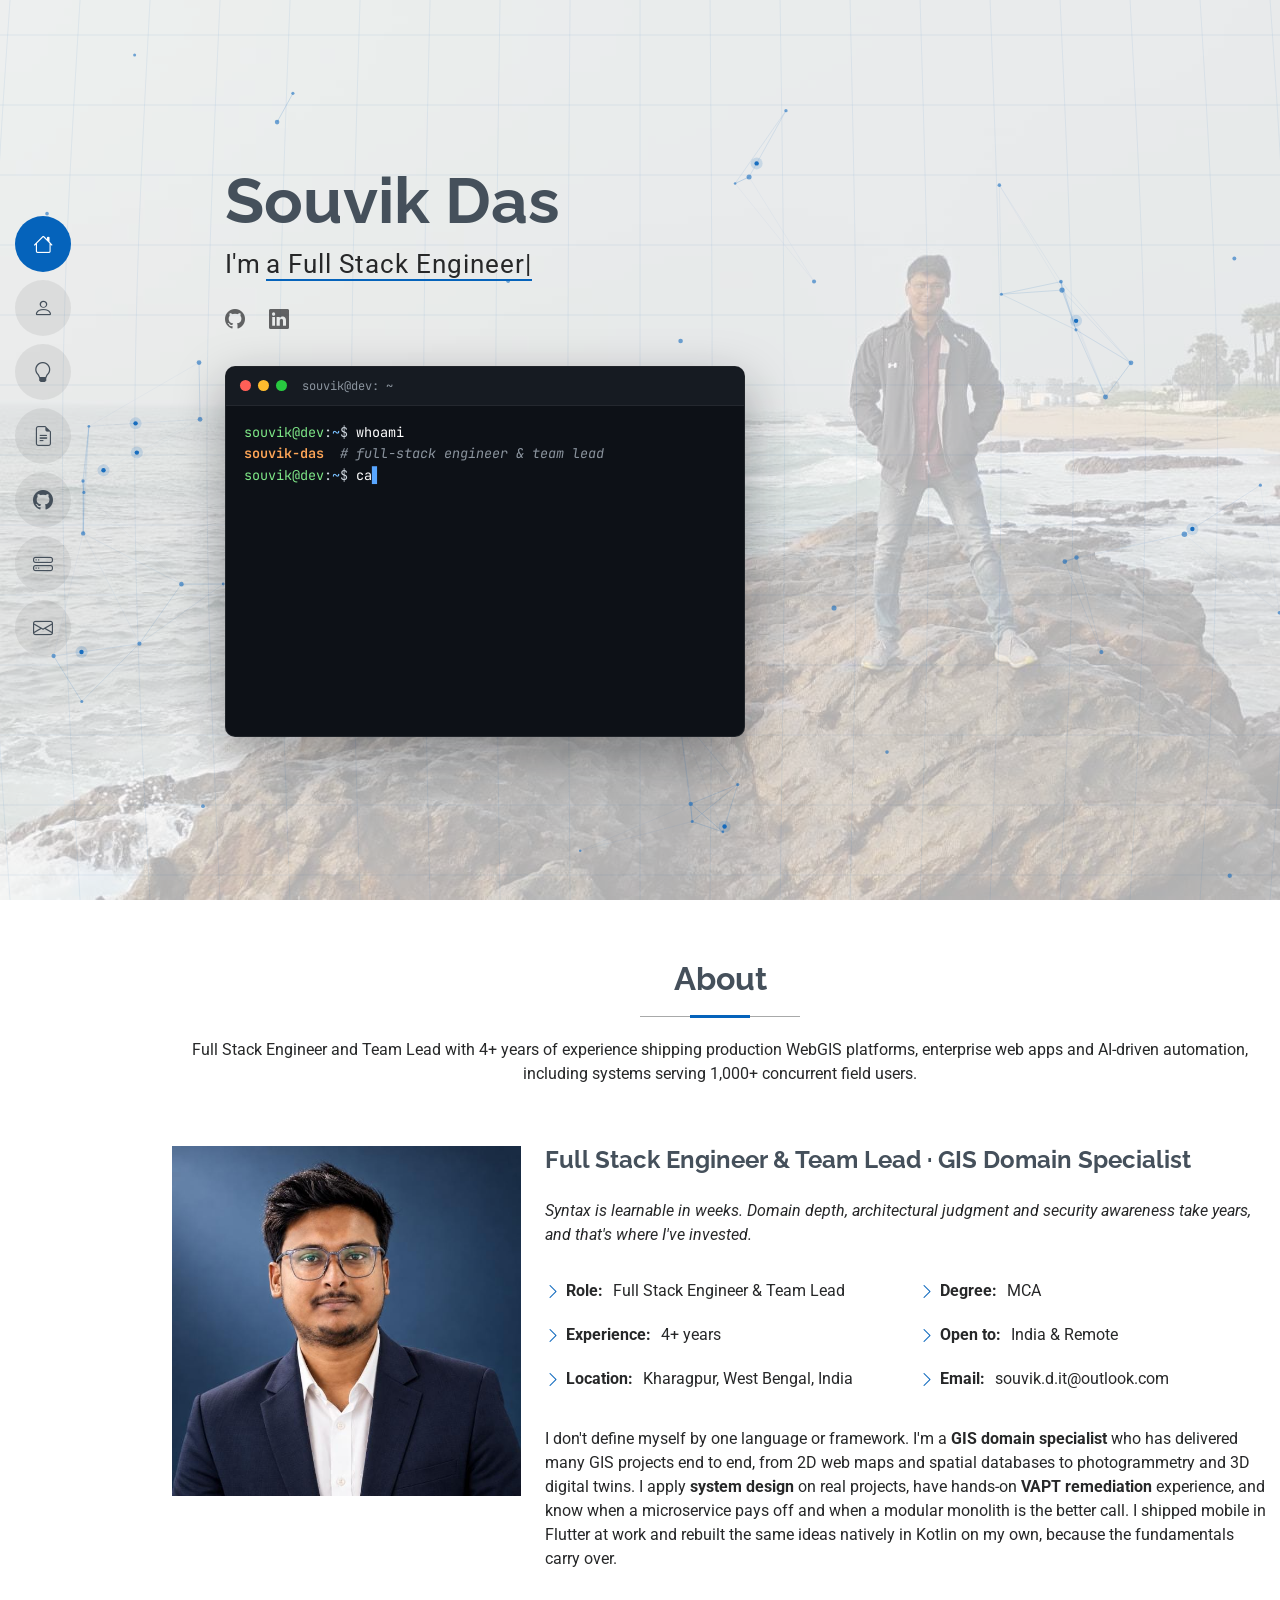
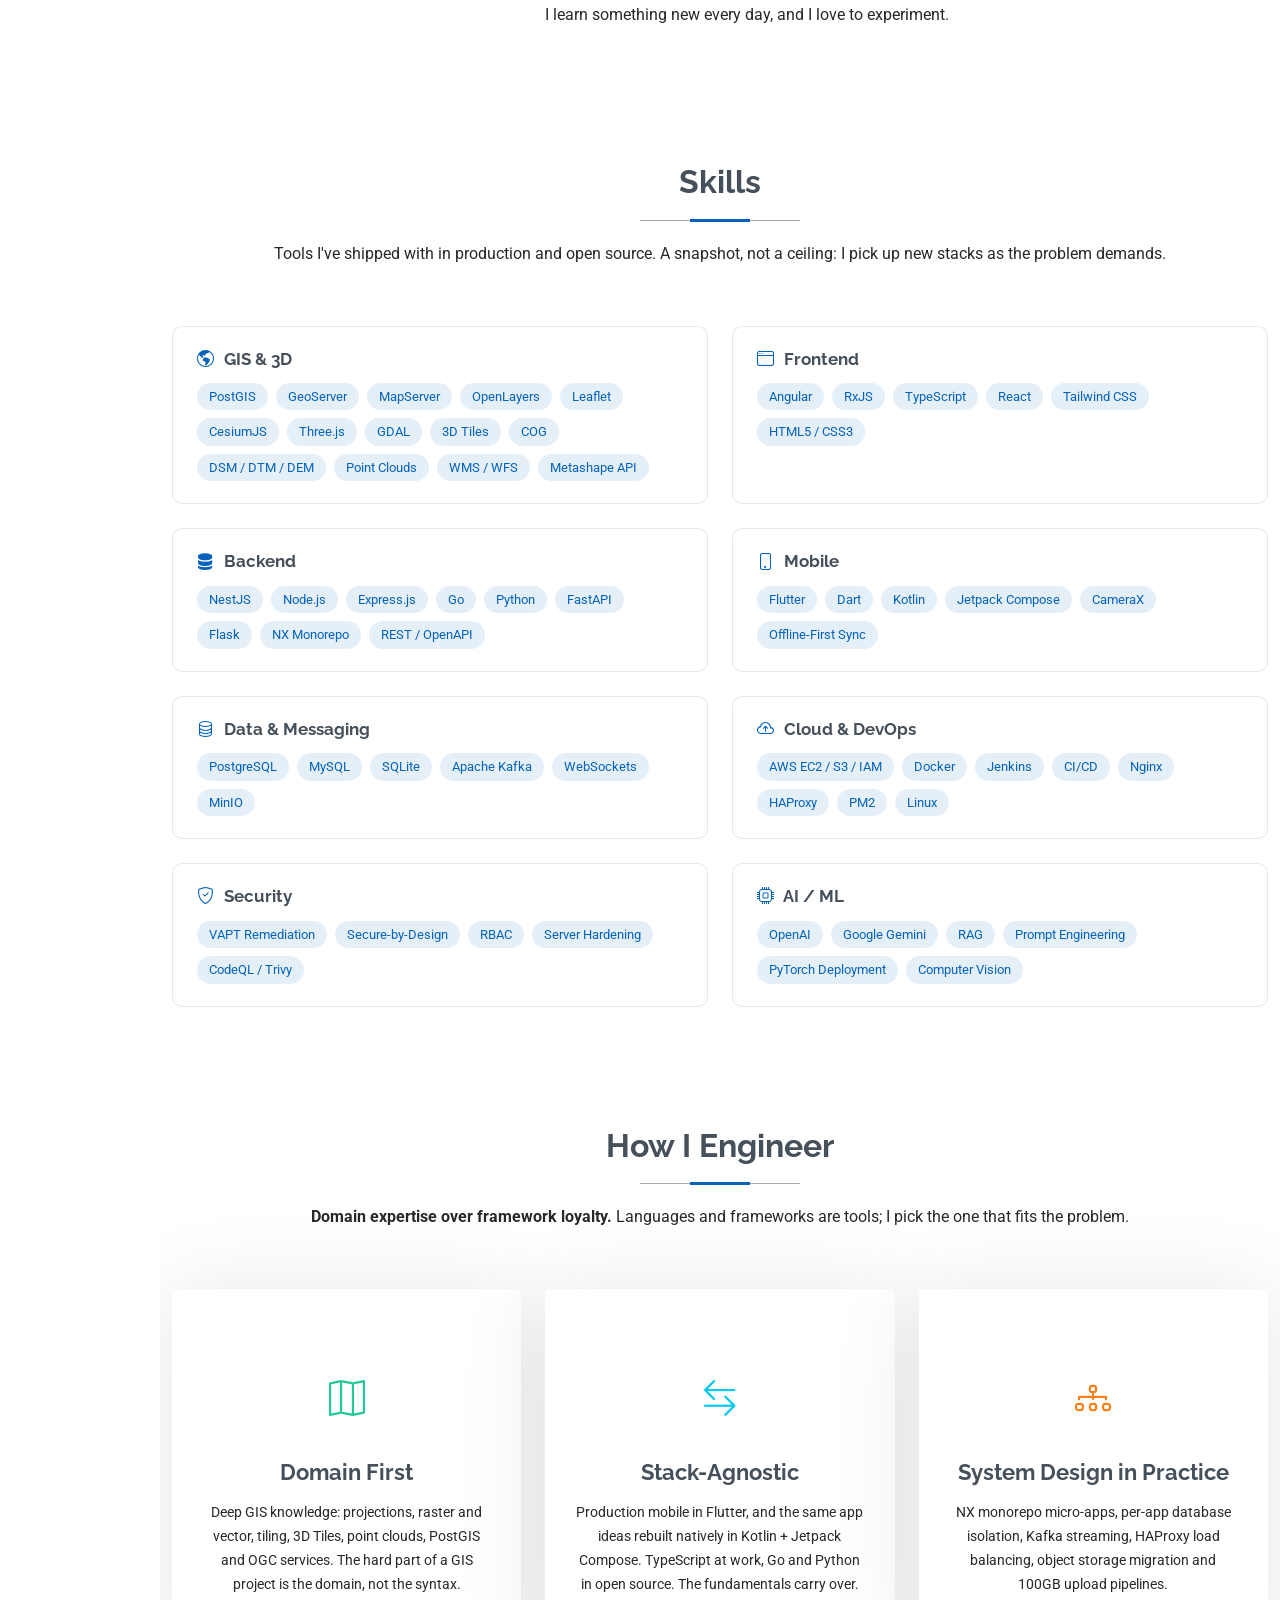
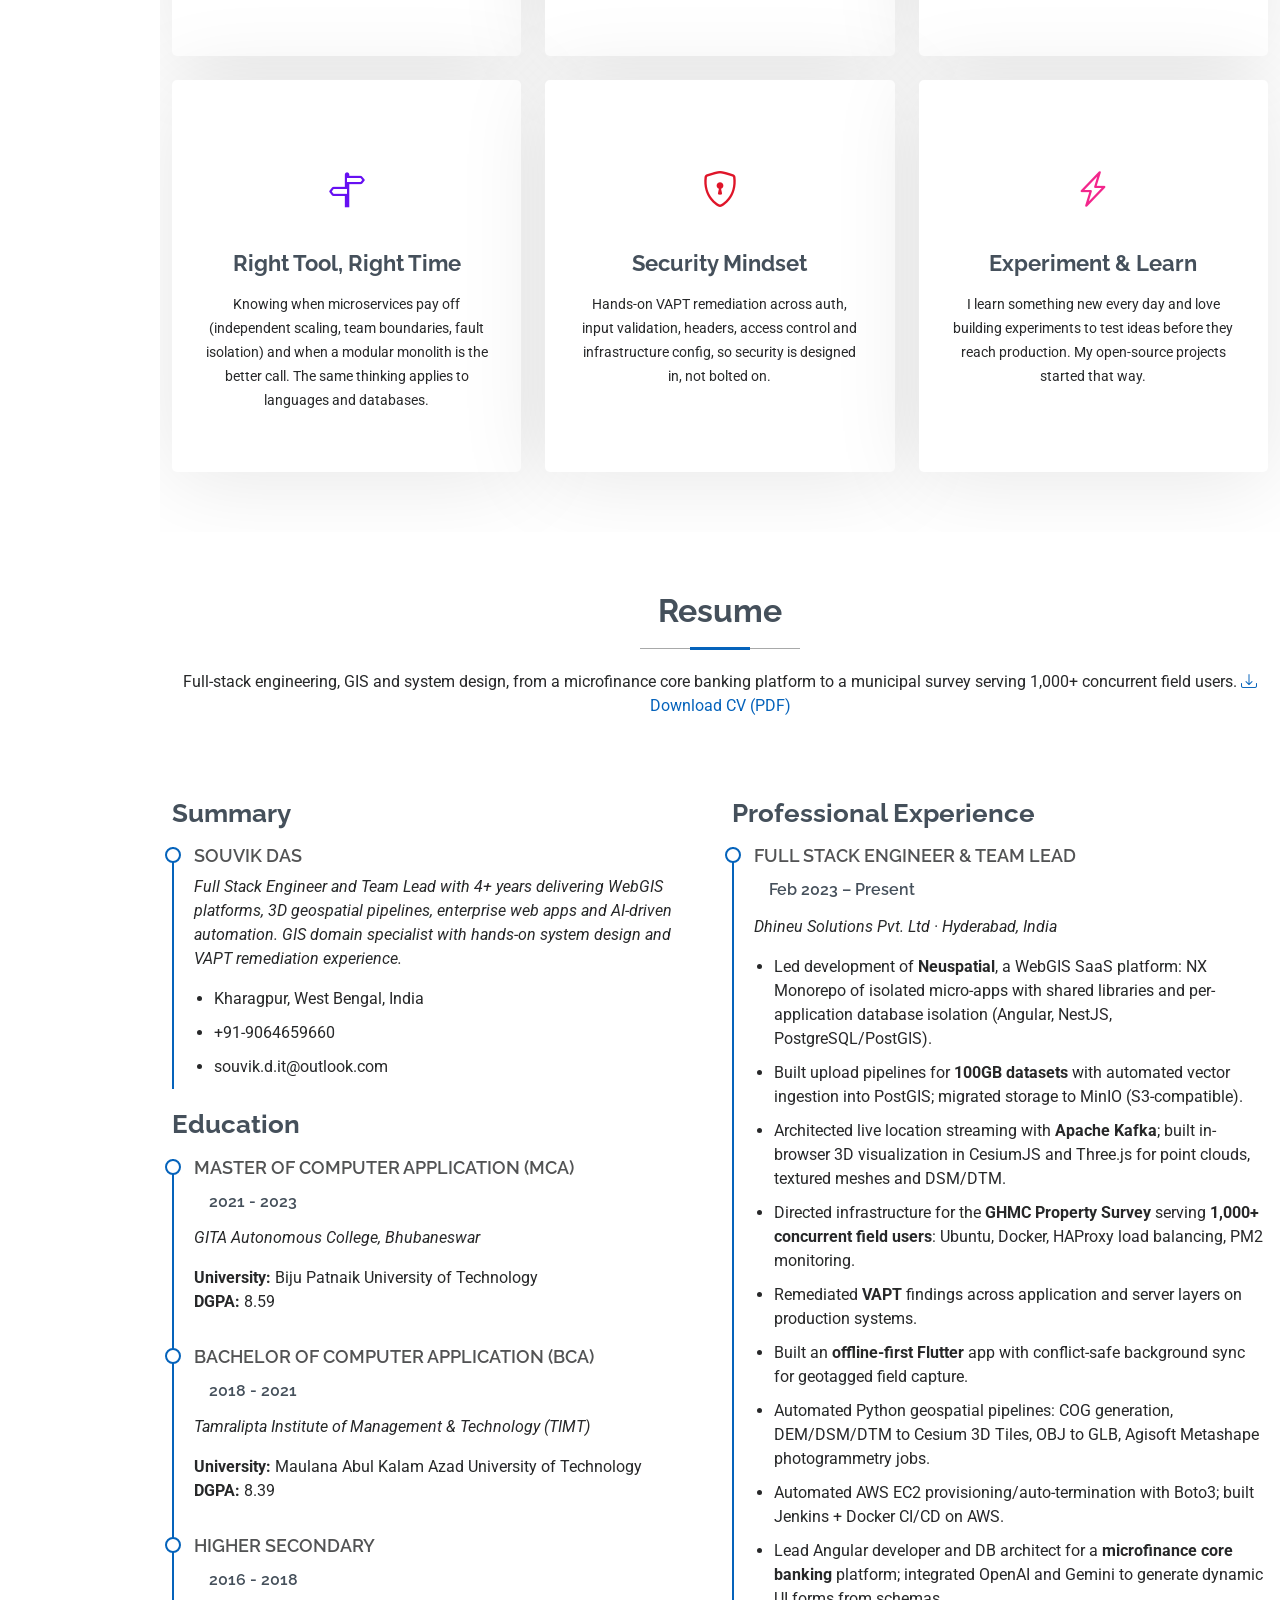
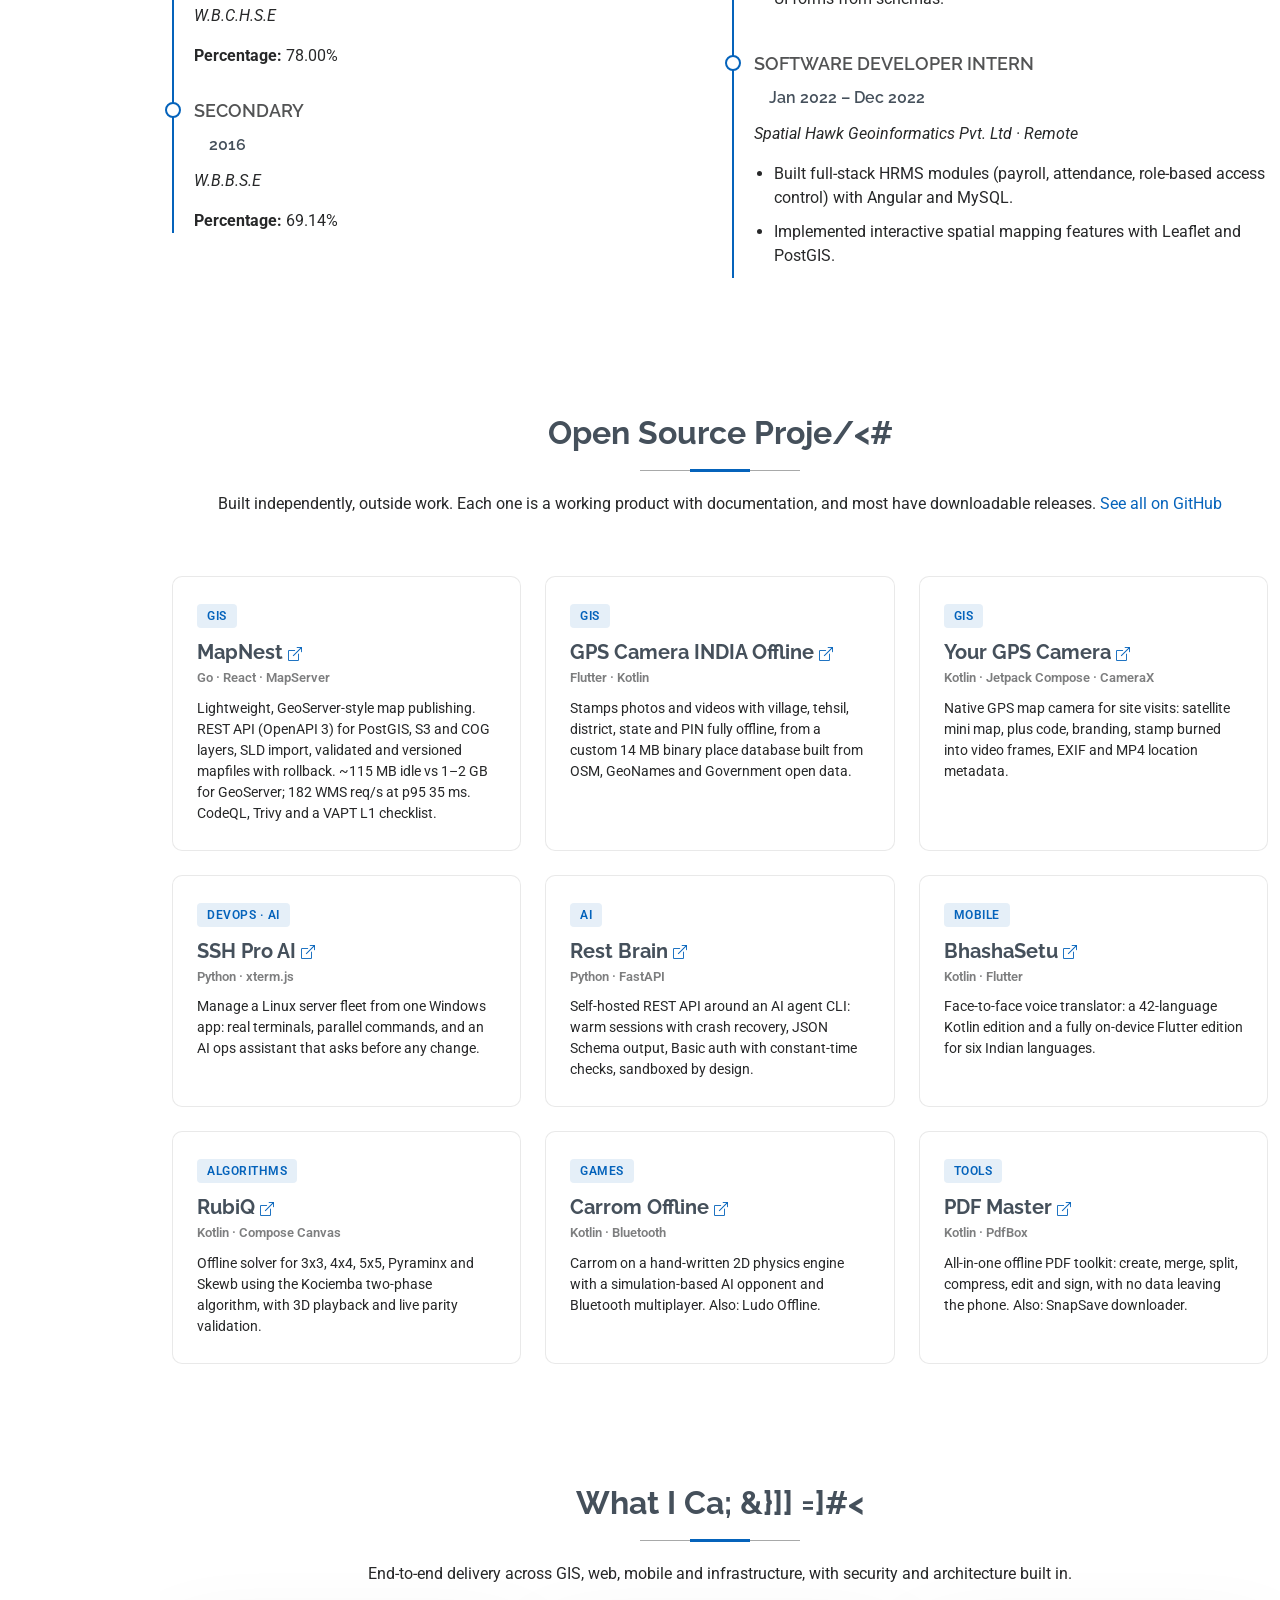
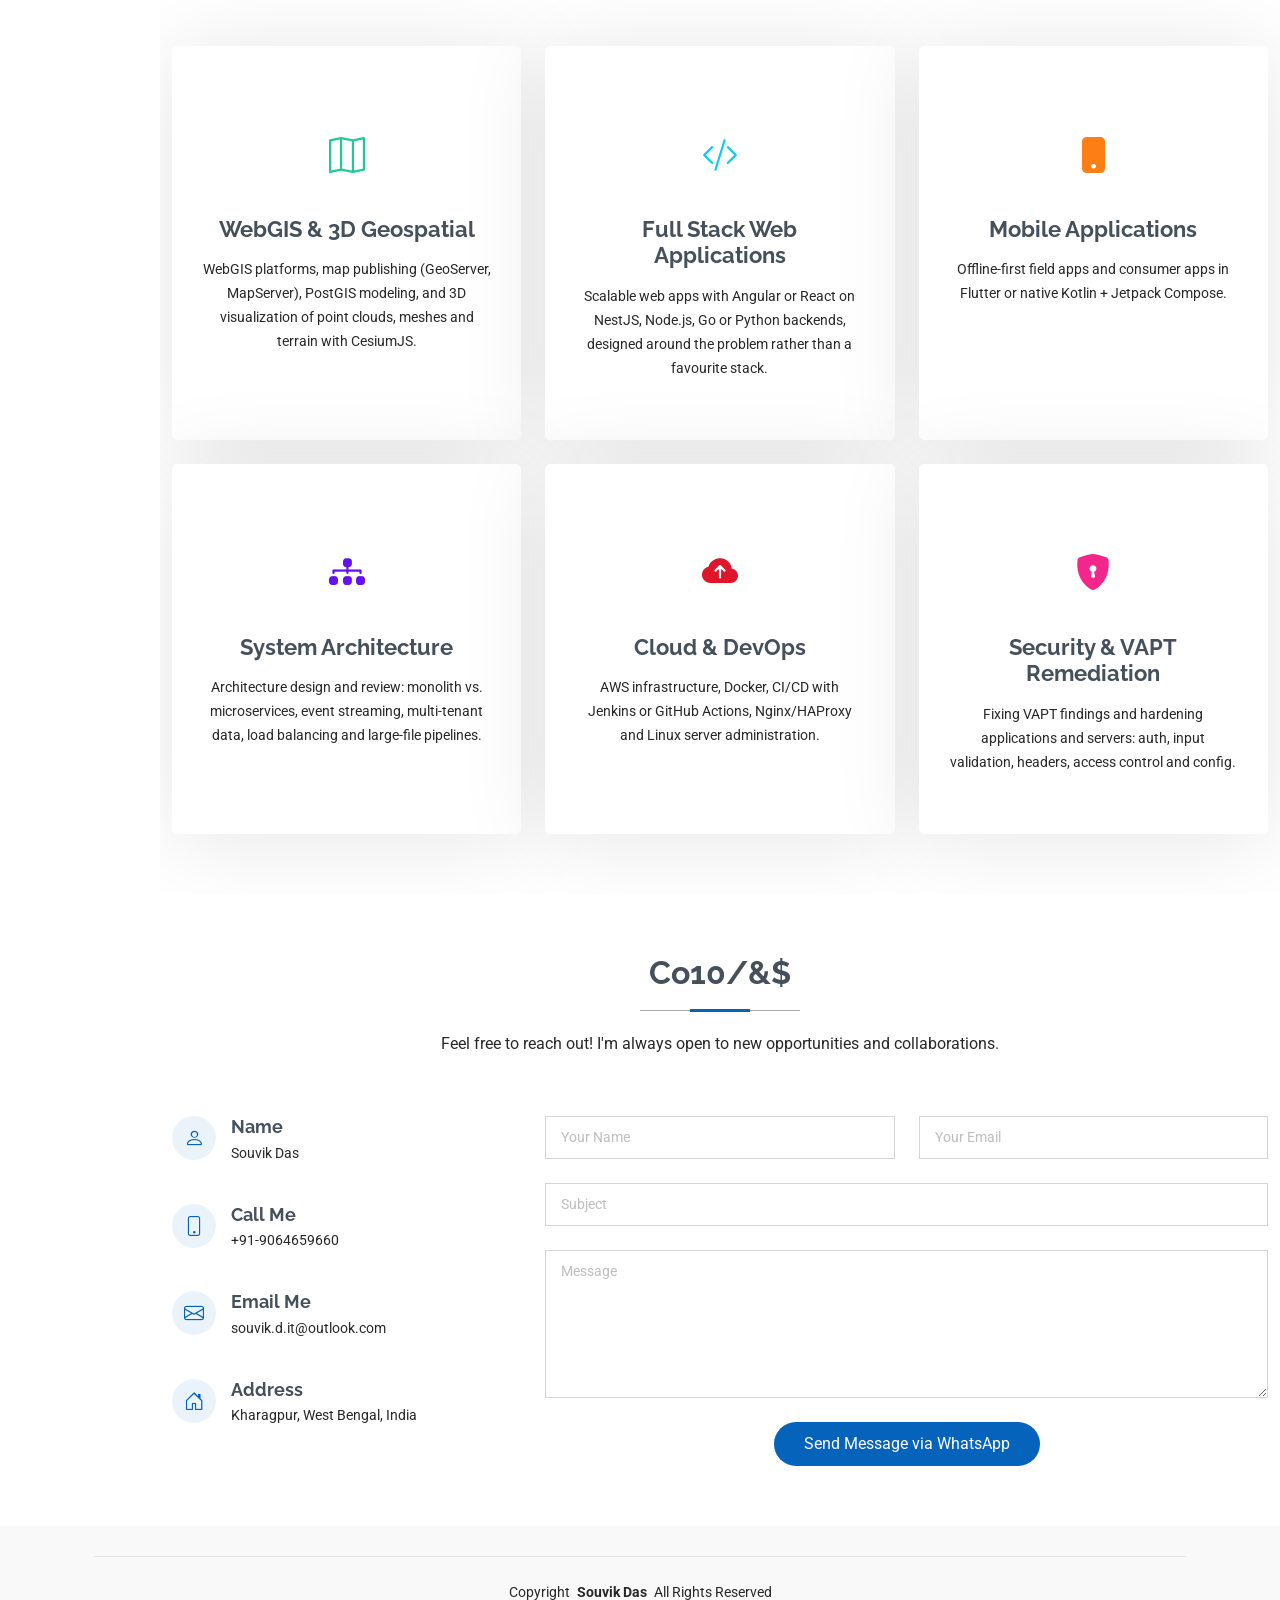
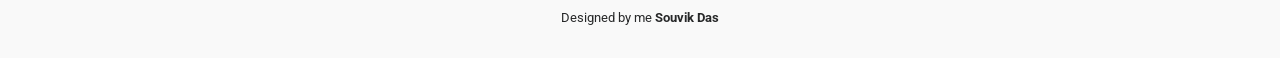
==== commit 41ef4ffb: "Add coder animations, new profile photo, remove work gallery Co-Authored-By: Claude Opus 5.5 <norepl" ====
--- a/index.html
+++ b/index.html
@@ -16,7 +16,7 @@
   <link href="https://fonts.googleapis.com" rel="preconnect">
   <link href="https://fonts.gstatic.com" rel="preconnect" crossorigin>
   <link
-    href="https://fonts.googleapis.com/css2?family=Roboto:ital,wght@0,100;0,300;0,400;0,500;0,700;0,900;1,100;1,300;1,400;1,500;1,700;1,900&family=Poppins:ital,wght@0,100;0,200;0,300;0,400;0,500;0,600;0,700;0,800;0,900;1,100;1,200;1,300;1,400;1,500;1,600;1,700;1,800;1,900&family=Raleway:ital,wght@0,100;0,200;0,300;0,400;0,500;0,600;0,700;0,800;0,900;1,100;1,200;1,300;1,400;1,500;1,600;1,700;1,800;1,900&display=swap"
+    href="https://fonts.googleapis.com/css2?family=Roboto:ital,wght@0,100;0,300;0,400;0,500;0,700;0,900;1,100;1,300;1,400;1,500;1,700;1,900&family=Poppins:ital,wght@0,100;0,200;0,300;0,400;0,500;0,600;0,700;0,800;0,900;1,100;1,200;1,300;1,400;1,500;1,600;1,700;1,800;1,900&family=JetBrains+Mono:wght@400;600&family=Raleway:ital,wght@0,100;0,200;0,300;0,400;0,500;0,600;0,700;0,800;0,900;1,100;1,200;1,300;1,400;1,500;1,600;1,700;1,800;1,900&display=swap"
     rel="stylesheet">
 
   <!-- Vendor CSS Files -->
@@ -51,7 +51,6 @@
         <li><a href="#approach"><i class="bi bi-lightbulb navicon"></i><span>Approach</span></a></li>
         <li><a href="#resume"><i class="bi bi-file-earmark-text navicon"></i><span>Resume</span></a></li>
         <li><a href="#projects"><i class="bi bi-github navicon"></i><span>Projects</span></a></li>
-        <li><a href="#portfolio"><i class="bi bi-images navicon"></i><span>Gallery</span></a></li>
         <li><a href="#services"><i class="bi bi-hdd-stack navicon"></i><span>Services</span></a></li>
         <li><a href="#contact"><i class="bi bi-envelope navicon"></i><span>Contact</span></a></li>
       </ul>
@@ -65,6 +64,7 @@
     <section id="hero" class="hero section light-background">
 
       <img src="assets/img/hero-bg.jpg" alt="">
+      <canvas id="geo-canvas" aria-hidden="true"></canvas>
 
       <div class="container" data-aos="zoom-out">
         <div class="row justify-content-center">
@@ -77,6 +77,14 @@
               <a href="https://www.linkedin.com/in/souvik-das-3455b0224" target="_blank"><i
                   class="bi bi-linkedin"></i></a>
             </div>
+
+            <div class="code-terminal" aria-label="Profile summary in a terminal">
+              <div class="term-bar">
+                <span class="dot red"></span><span class="dot yellow"></span><span class="dot green"></span>
+                <span class="term-title">souvik@dev: ~</span>
+              </div>
+              <pre class="term-body" id="term-body"></pre>
+            </div>
           </div>
         </div>
       </div>
@@ -97,7 +105,7 @@
 
         <div class="row gy-4 justify-content-center">
           <div class="col-lg-4">
-            <img src="assets/img/profile-img.jpg" class="img-fluid" alt="">
+            <img src="assets/img/profile-img.jpg" class="img-fluid" alt="Souvik Das">
           </div>
           <div class="col-lg-8 content">
             <h2>Full Stack Engineer &amp; Team Lead · GIS Domain Specialist</h2>
@@ -455,88 +463,6 @@
 
     </section><!-- /Projects Section -->
 
-    <!-- Portfolio Section -->
-    <section id="portfolio" class="portfolio section">
-
-      <!-- Section Title -->
-      <div class="container section-title" data-aos="fade-up">
-        <h2>Work Gallery</h2>
-        <p>Screens from real-world applications, tools and platforms I've built across full-stack and geospatial
-          engineering.</p>
-      </div><!-- End Section Title -->
-
-      <div class="container">
-
-        <div class="isotope-layout" data-default-filter="*" data-layout="masonry" data-sort="original-order">
-
-          <!-- <ul class="portfolio-filters isotope-filters" data-aos="fade-up" data-aos-delay="100">
-            <li data-filter="*" class="filter-active">All</li>
-          </ul> -->
-          <!-- End Portfolio Filters -->
-
-          <div class="row gy-4 isotope-container" data-aos="fade-up" data-aos-delay="200">
-
-            <!-- Portfolio Images Only -->
-            <div class="col-lg-4 col-md-6 portfolio-item isotope-item">
-              <img src="assets/img/portfolio/1.jpeg" class="img-fluid" alt="Portfolio Image">
-            </div>
-
-            <div class="col-lg-4 col-md-6 portfolio-item isotope-item">
-              <img src="assets/img/portfolio/2.jpeg" class="img-fluid" alt="Portfolio Image">
-            </div>
-
-            <div class="col-lg-4 col-md-6 portfolio-item isotope-item">
-              <img src="assets/img/portfolio/3.jpeg" class="img-fluid" alt="Portfolio Image">
-            </div>
-            <div class="col-lg-4 col-md-6 portfolio-item isotope-item">
-              <img src="assets/img/portfolio/4.jpeg" class="img-fluid" alt="Portfolio Image">
-            </div>
-            <div class="col-lg-4 col-md-6 portfolio-item isotope-item">
-              <img src="assets/img/portfolio/5.jpeg" class="img-fluid" alt="Portfolio Image">
-            </div>
-            <div class="col-lg-4 col-md-6 portfolio-item isotope-item">
-              <img src="assets/img/portfolio/6.jpeg" class="img-fluid" alt="Portfolio Image">
-            </div>
-            <div class="col-lg-4 col-md-6 portfolio-item isotope-item">
-              <img src="assets/img/portfolio/7.jpeg" class="img-fluid" alt="Portfolio Image">
-            </div>
-            <div class="col-lg-4 col-md-6 portfolio-item isotope-item">
-              <img src="assets/img/portfolio/8.jpeg" class="img-fluid" alt="Portfolio Image">
-            </div>
-            <div class="col-lg-4 col-md-6 portfolio-item isotope-item">
-              <img src="assets/img/portfolio/9.jpeg" class="img-fluid" alt="Portfolio Image">
-            </div>
-            <div class="col-lg-4 col-md-6 portfolio-item isotope-item">
-              <img src="assets/img/portfolio/10.jpeg" class="img-fluid" alt="Portfolio Image">
-            </div>
-            <div class="col-lg-4 col-md-6 portfolio-item isotope-item">
-              <img src="assets/img/portfolio/11.jpeg" class="img-fluid" alt="Portfolio Image">
-            </div>
-            <div class="col-lg-4 col-md-6 portfolio-item isotope-item">
-              <img src="assets/img/portfolio/12.jpeg" class="img-fluid" alt="Portfolio Image">
-            </div>
-            <div class="col-lg-4 col-md-6 portfolio-item isotope-item">
-              <img src="assets/img/portfolio/13.jpeg" class="img-fluid" alt="Portfolio Image">
-            </div>
-
-            <!-- Add more images here as needed -->
-            <!-- Example: -->
-            <!--
-        <div class="col-lg-4 col-md-6 portfolio-item isotope-item">
-          <img src="assets/img/portfolio/your-image.jpg" class="img-fluid" alt="Portfolio Image">
-        </div>
-        -->
-
-          </div><!-- End Portfolio Container -->
-
-        </div>
-
-      </div>
-
-    </section><!-- /Portfolio Section -->
-
-
-
     <section id="services" class="services section">
       <div class="container section-title" data-aos="fade-up">
         <h2>What I Can Help With</h2>
@@ -702,6 +628,7 @@
 
   <!-- Main JS File -->
   <script src="assets/js/main.js"></script>
+  <script src="assets/js/coder.js"></script>
 
   <script>
     function sendWhatsAppMessage() {
--- a/assets/css/main.css
+++ b/assets/css/main.css
@@ -1548,3 +1548,98 @@
   font-size: 14px;
   margin-bottom: 0;
 }
+
+/*--------------------------------------------------------------
+# Coder animations: geo canvas, terminal, title decode
+--------------------------------------------------------------*/
+.hero #geo-canvas {
+  position: absolute;
+  inset: 0;
+  z-index: 2;
+  pointer-events: none;
+}
+
+.hero .code-terminal {
+  margin-top: 32px;
+  max-width: 520px;
+  border-radius: 10px;
+  overflow: hidden;
+  background: #0d1117;
+  box-shadow: 0 18px 50px rgba(13, 17, 23, 0.35);
+  border: 1px solid rgba(255, 255, 255, 0.08);
+  text-align: left;
+}
+
+.hero .term-bar {
+  display: flex;
+  align-items: center;
+  gap: 7px;
+  padding: 10px 14px;
+  background: #161b22;
+  border-bottom: 1px solid rgba(255, 255, 255, 0.06);
+}
+
+.hero .term-bar .dot {
+  width: 11px;
+  height: 11px;
+  border-radius: 50%;
+}
+
+.hero .term-bar .red { background: #ff5f57; }
+.hero .term-bar .yellow { background: #febc2e; }
+.hero .term-bar .green { background: #28c840; }
+
+.hero .term-title {
+  margin-left: 8px;
+  font-family: "JetBrains Mono", ui-monospace, Consolas, monospace;
+  font-size: 12px;
+  color: #8b949e;
+}
+
+.hero .term-body {
+  margin: 0;
+  padding: 16px 18px 18px;
+  min-height: 330px;
+  font-family: "JetBrains Mono", ui-monospace, Consolas, monospace;
+  font-size: 13.5px;
+  line-height: 1.6;
+  color: #c9d1d9;
+  white-space: pre-wrap;
+  word-break: break-word;
+  overflow: hidden;
+}
+
+.term-body .t-u { color: #7ee787; }
+.term-body .t-d { color: #79c0ff; }
+.term-body .t-p { color: #c9d1d9; }
+.term-body .t-cmd { color: #ffffff; }
+.term-body .t-v { color: #ffa657; font-weight: 600; }
+.term-body .t-c { color: #8b949e; font-style: italic; }
+.term-body .t-k { color: #79c0ff; }
+.term-body .t-s { color: #a5d6ff; }
+.term-body .t-b { color: #ff7b72; }
+.term-body .t-ok { color: #3fb950; }
+
+.term-body .t-cursor {
+  color: #58a6ff;
+  animation: term-blink 1s steps(1) infinite;
+}
+
+@keyframes term-blink {
+  50% { opacity: 0; }
+}
+
+.section-title h2 {
+  font-variant-ligatures: none;
+}
+
+@media (max-width: 768px) {
+  .hero .term-body {
+    font-size: 12px;
+    min-height: 300px;
+  }
+}
+
+@media (prefers-reduced-motion: reduce) {
+  .term-body .t-cursor { animation: none; }
+}
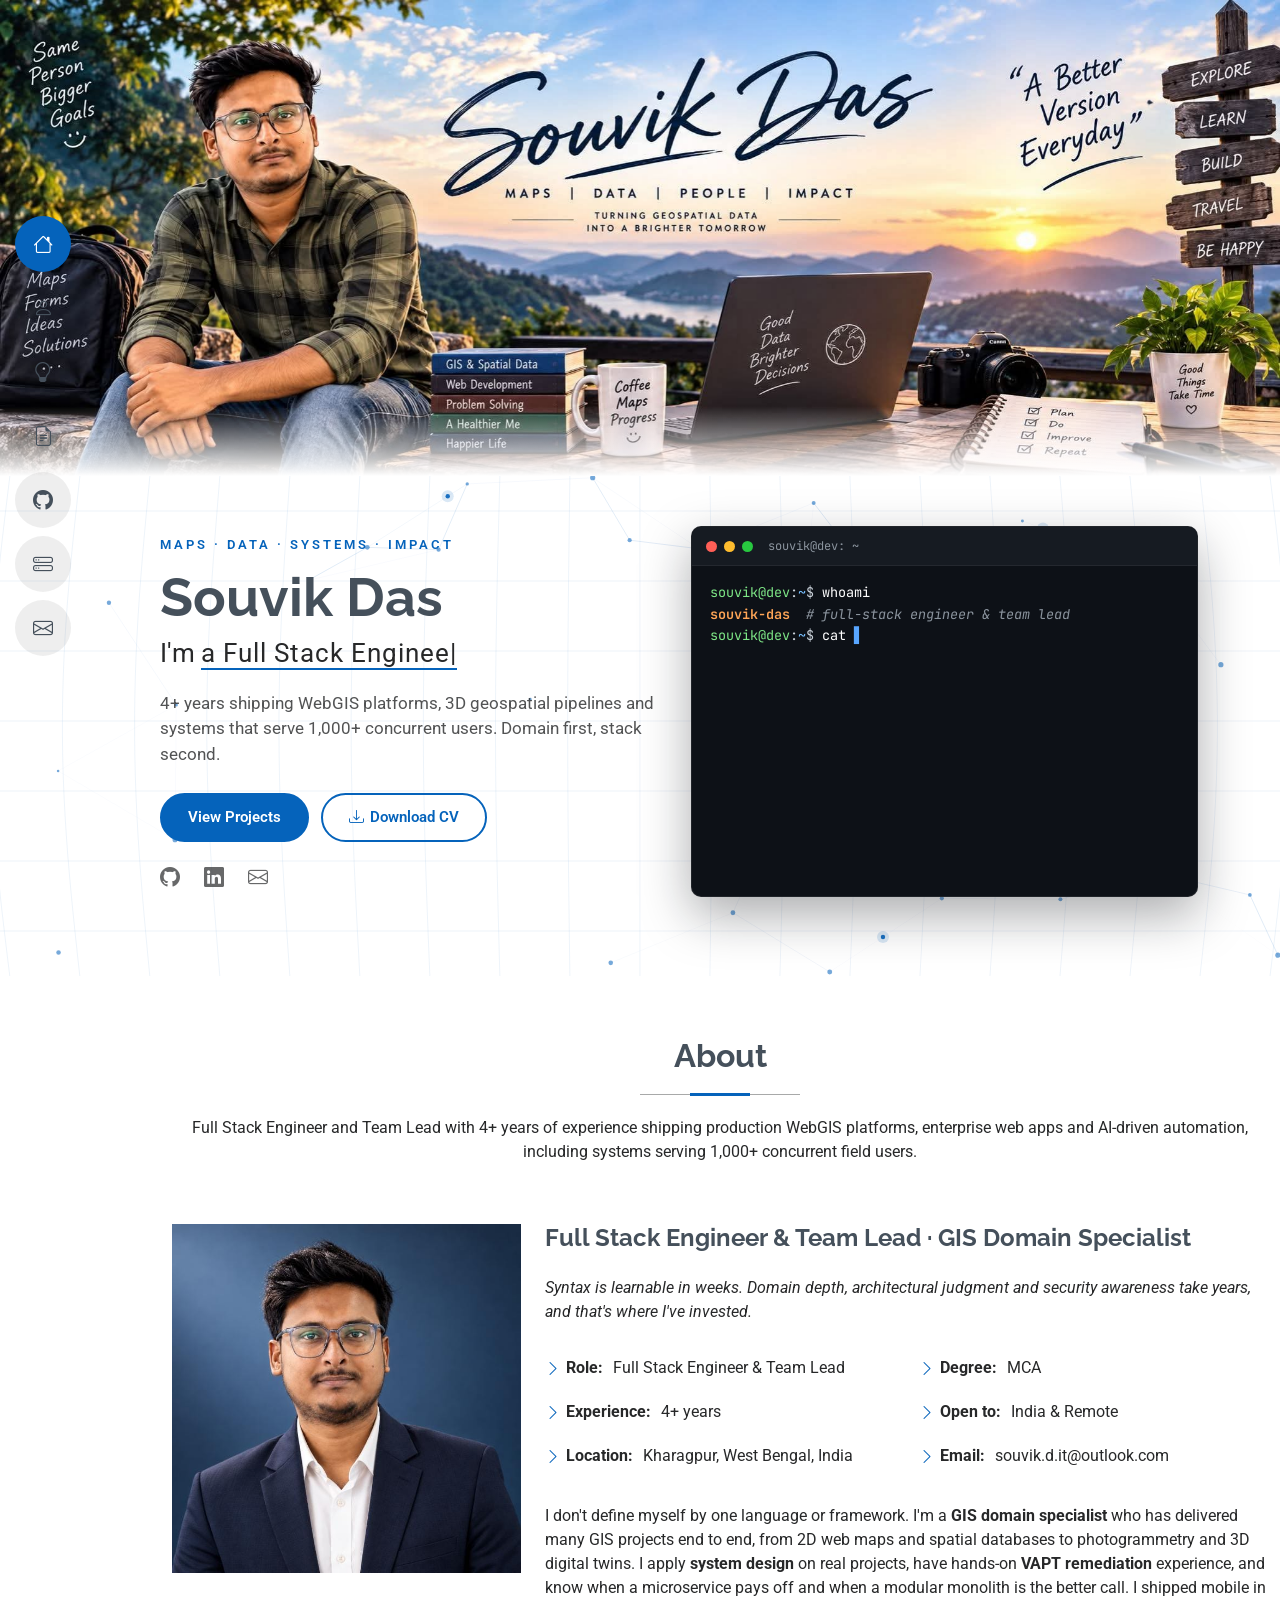
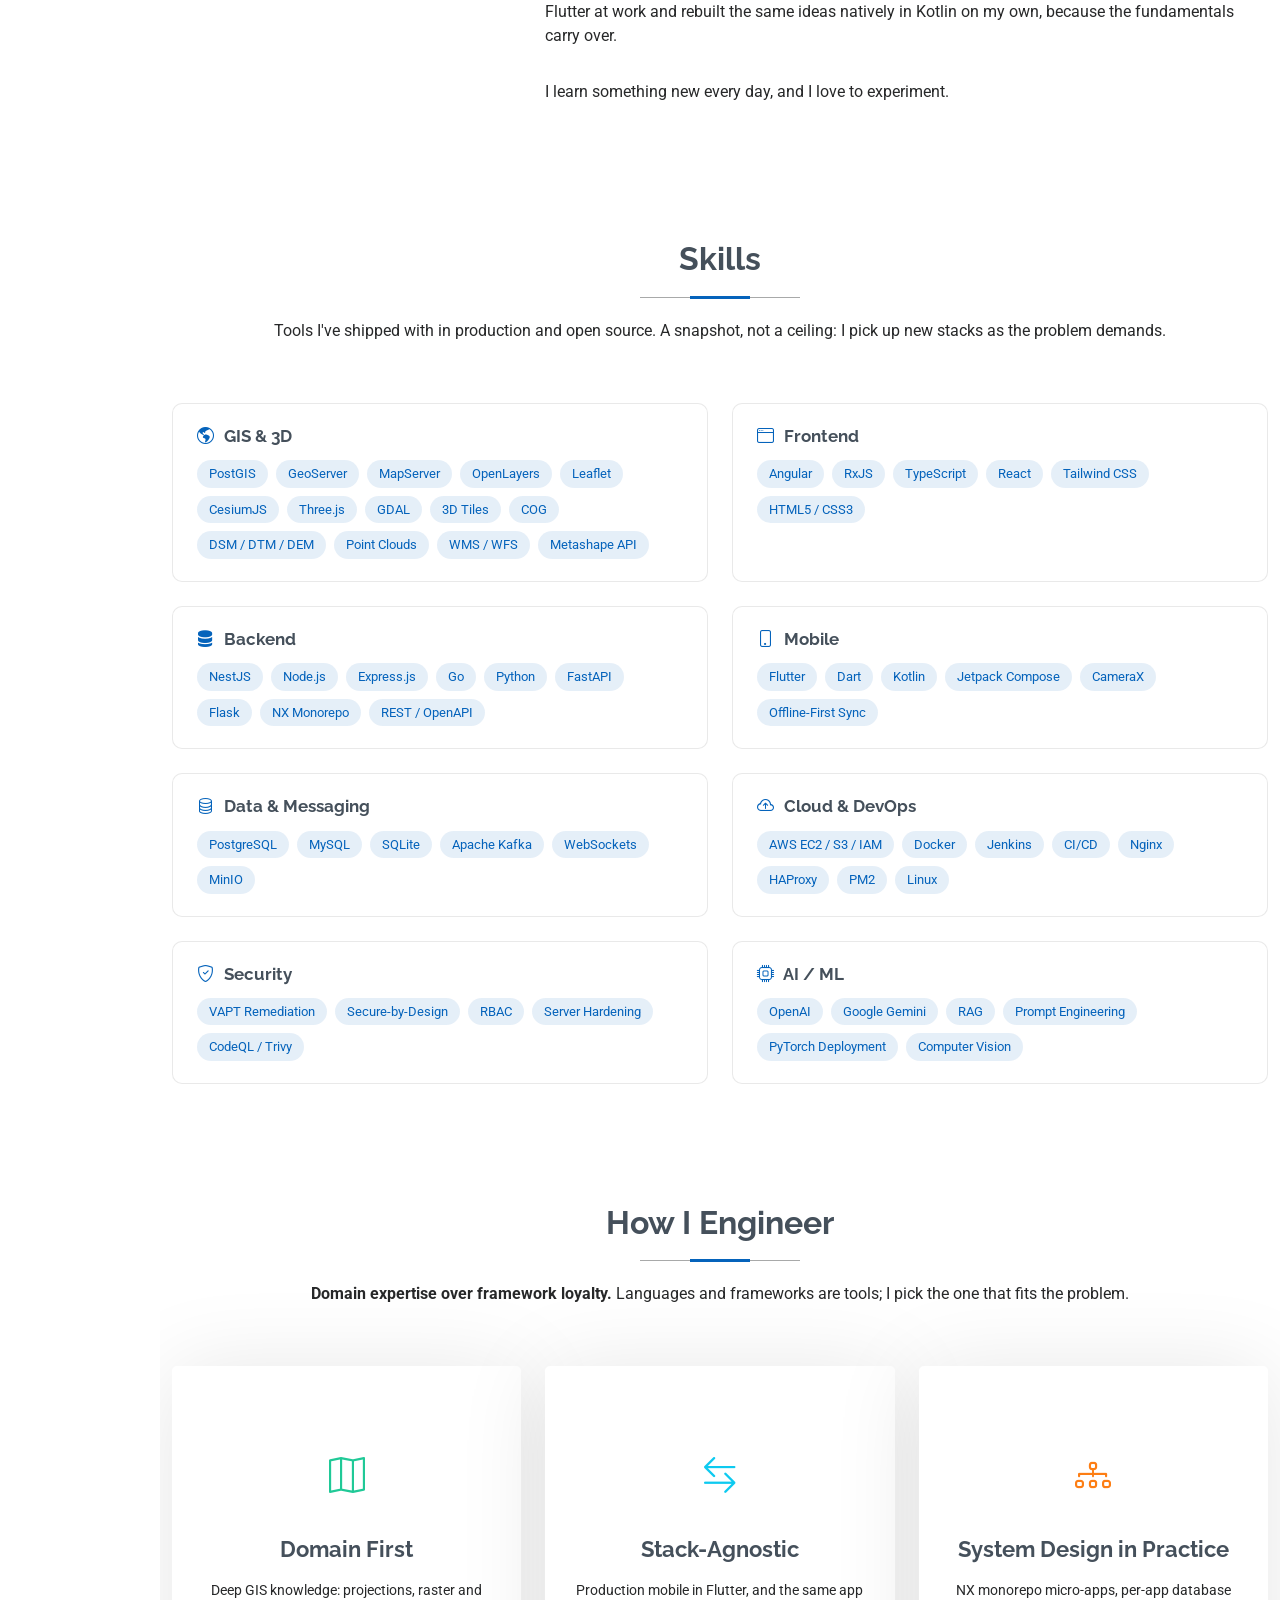
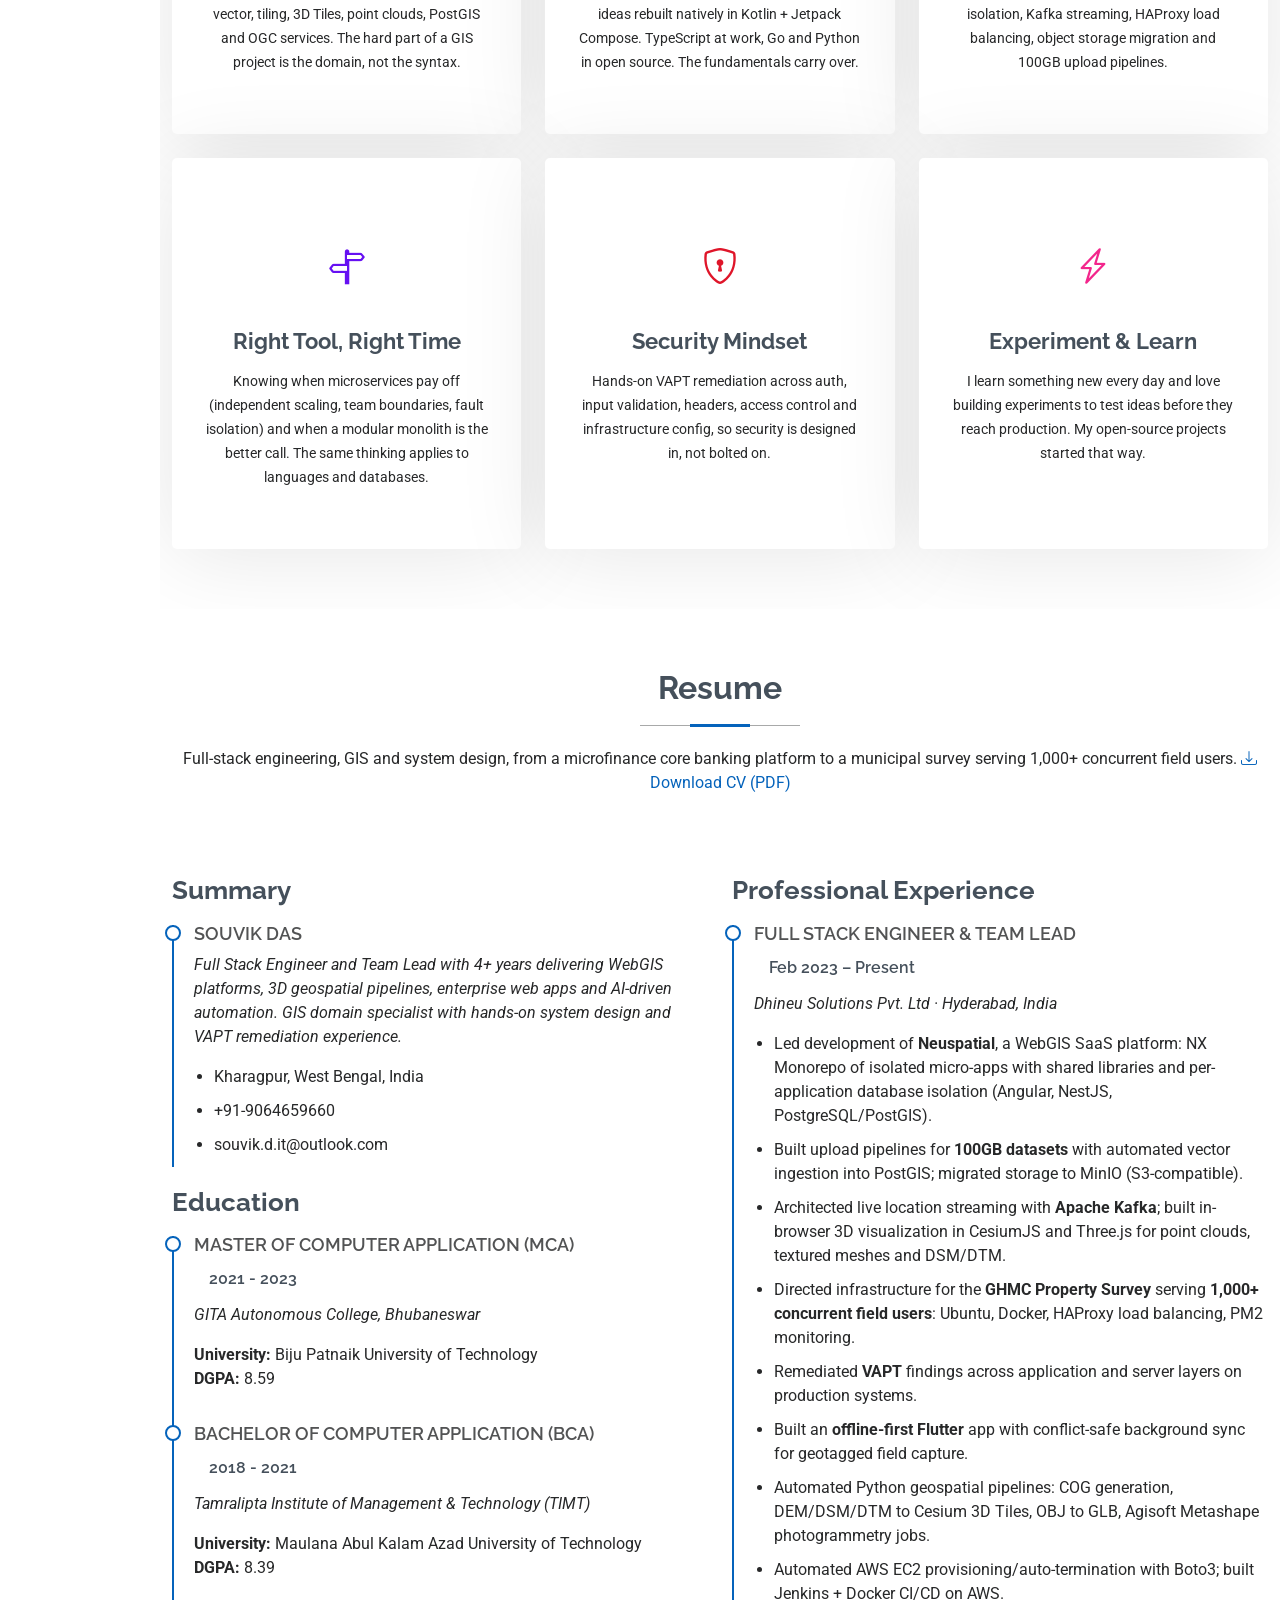
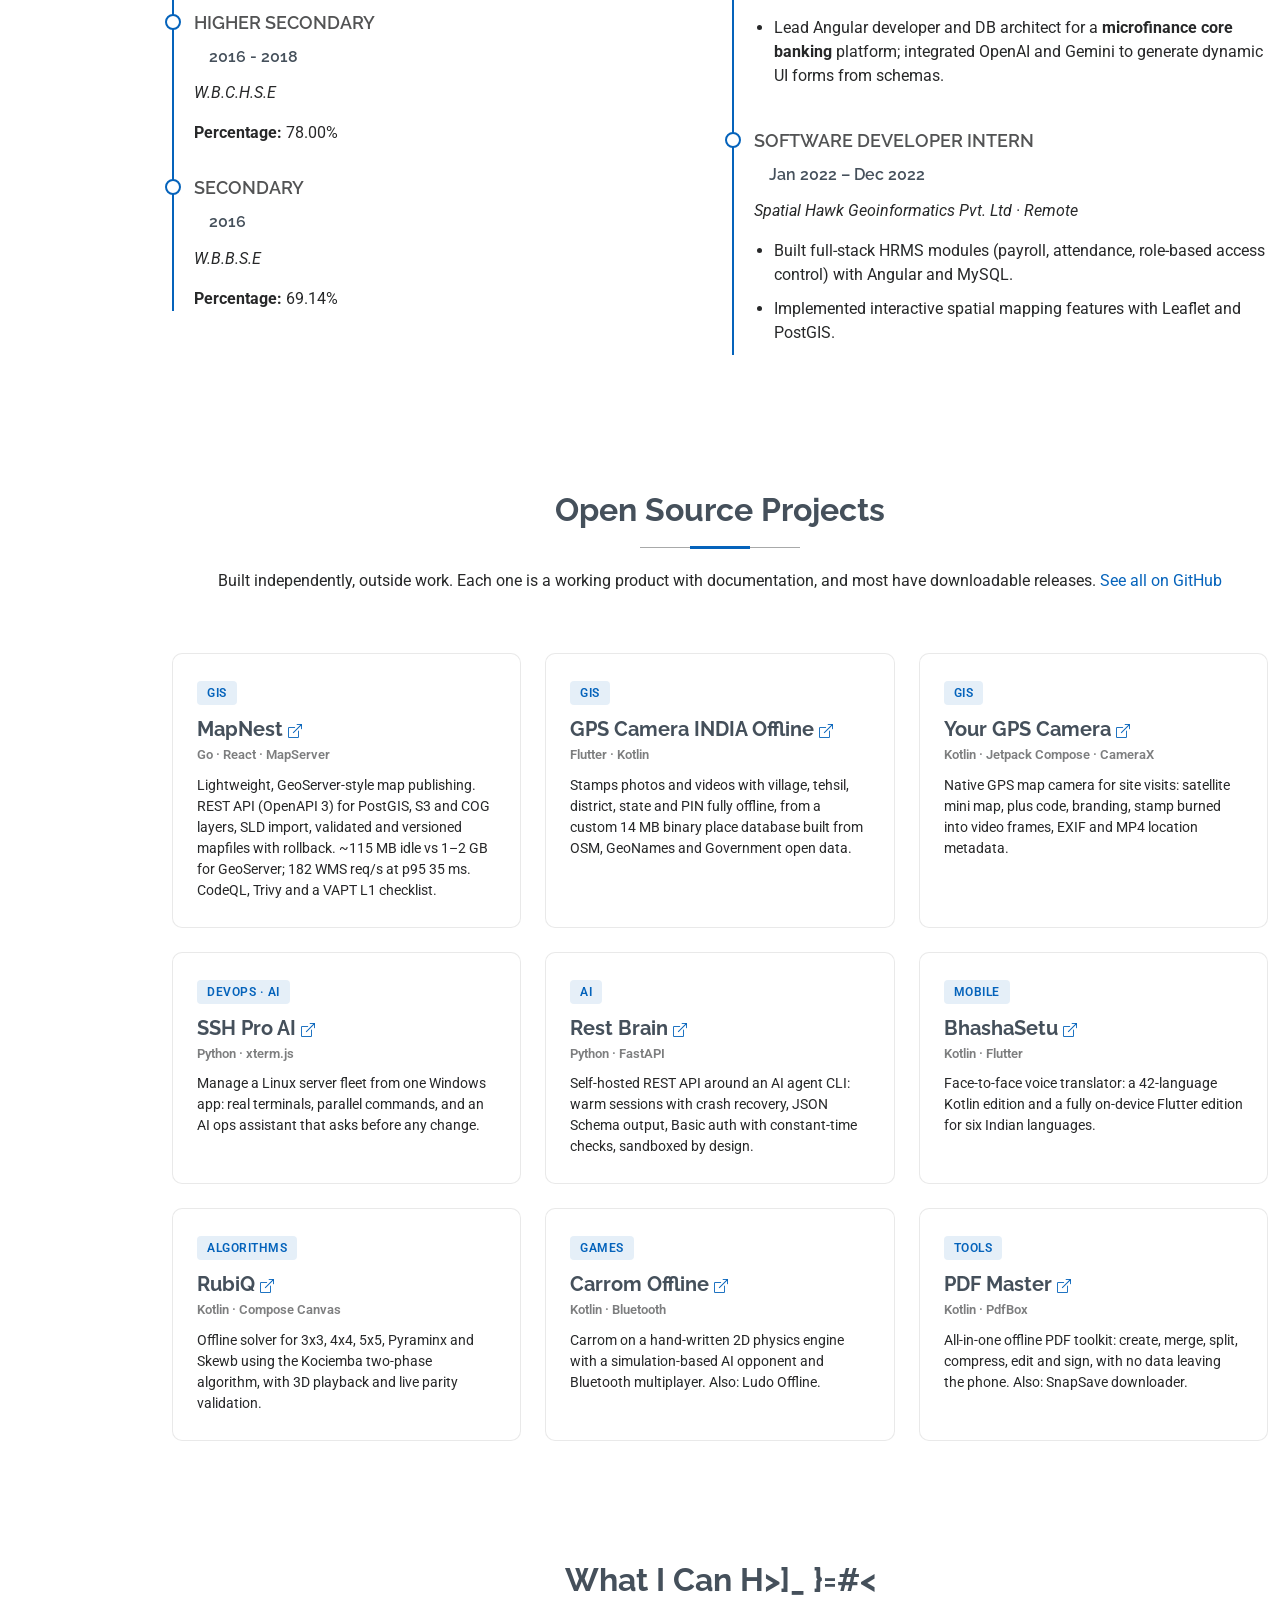
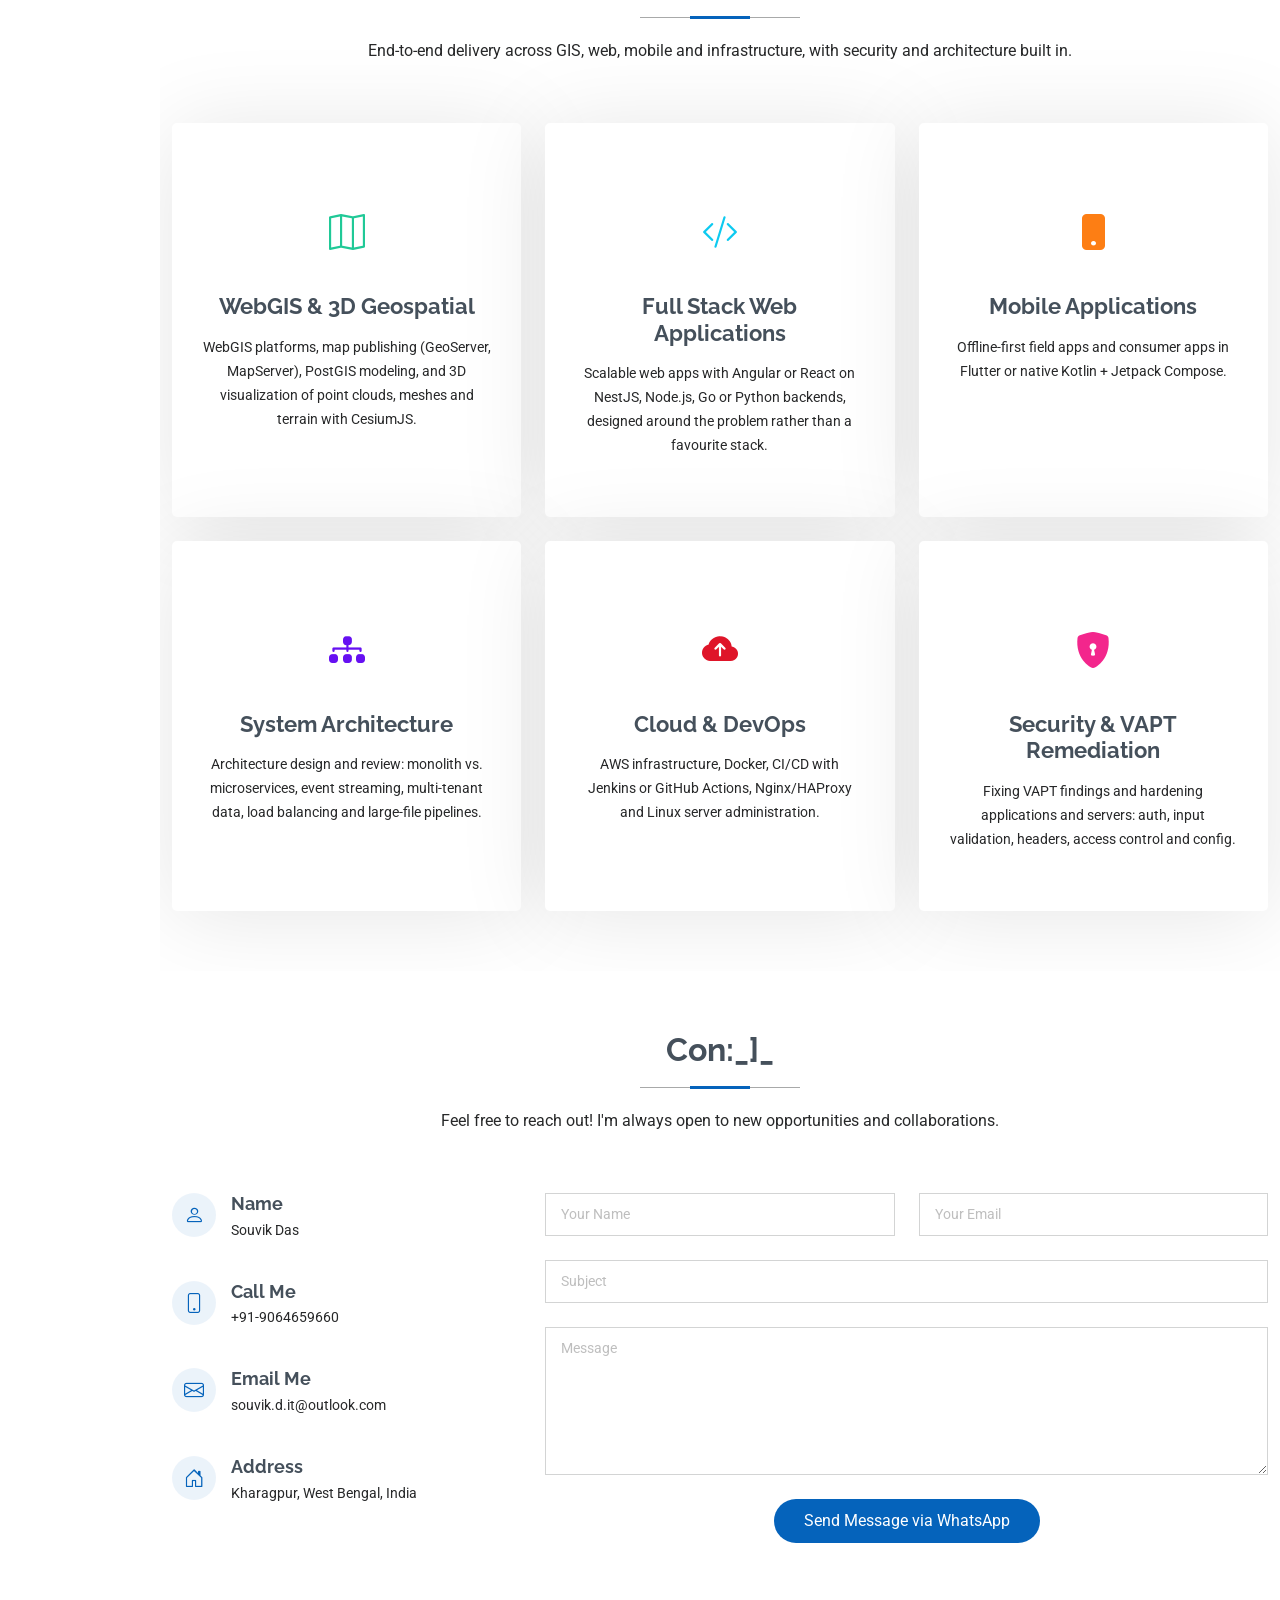
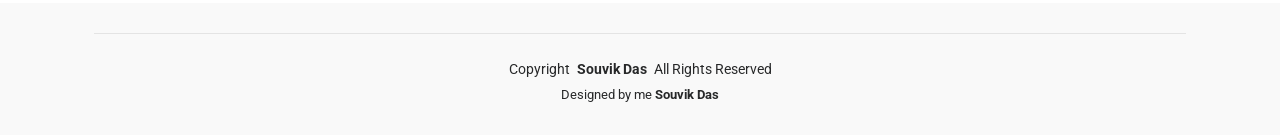
==== commit 8e00d2a8: "Hero: full-width personal banner with intro, CTAs and terminal Co-Authored-By: Claude Opus 5.5 <nore" ====
--- a/index.html
+++ b/index.html
@@ -10,6 +10,7 @@
 
   <!-- Favicons -->
   <link href="assets/img/favicon.png" rel="icon">
+  <link rel="preload" as="image" href="assets/img/hero-banner.jpg" media="(min-width: 1025px)">
   <link href="assets/img/apple-touch-icon.png" rel="apple-touch-icon">
 
   <!-- Fonts -->
@@ -61,29 +62,48 @@
   <main class="main">
 
     <!-- Hero Section -->
-    <section id="hero" class="hero section light-background">
-
-      <img src="assets/img/hero-bg.jpg" alt="">
-      <canvas id="geo-canvas" aria-hidden="true"></canvas>
-
-      <div class="container" data-aos="zoom-out">
-        <div class="row justify-content-center">
-          <div class="col-lg-9">
-            <h2>Souvik Das</h2>
-            <p>I'm <span class="typed" data-typed-items="a Full Stack Engineer,a Team Lead,a GIS Domain Specialist,a System Designer,an Experimenter">a Full Stack Engineer</span><span
-                class="typed-cursor typed-cursor--blink" aria-hidden="true"></span></p>
-            <div class="social-links">
-              <a href="https://github.com/souvik-das-tech" target="_blank"><i class="bi bi-github"></i></a>
-              <a href="https://www.linkedin.com/in/souvik-das-3455b0224" target="_blank"><i
-                  class="bi bi-linkedin"></i></a>
-            </div>
-
-            <div class="code-terminal" aria-label="Profile summary in a terminal">
-              <div class="term-bar">
-                <span class="dot red"></span><span class="dot yellow"></span><span class="dot green"></span>
-                <span class="term-title">souvik@dev: ~</span>
-              </div>
-              <pre class="term-body" id="term-body"></pre>
+    <section id="hero" class="hero hero-v2 section">
+
+      <div class="hero-banner">
+        <picture>
+          <source media="(max-width: 1024px)" srcset="assets/img/hero-banner-sm.jpg">
+          <img src="assets/img/hero-banner.jpg" width="2056" height="765"
+            alt="Souvik Das: Maps, Data, People, Impact. Turning geospatial data into a brighter tomorrow.">
+        </picture>
+      </div>
+
+      <div class="hero-content">
+        <canvas id="geo-canvas" aria-hidden="true"></canvas>
+
+        <div class="container">
+          <div class="row gy-5 align-items-center">
+            <div class="col-lg-6" data-aos="fade-up">
+              <span class="hero-eyebrow">Maps · Data · Systems · Impact</span>
+              <h2>Souvik Das</h2>
+              <p class="hero-typed">I'm <span class="typed" data-typed-items="a Full Stack Engineer,a Team Lead,a GIS Domain Specialist,a System Designer,an Experimenter">a Full Stack Engineer</span><span
+                  class="typed-cursor typed-cursor--blink" aria-hidden="true"></span></p>
+              <p class="hero-lead">4+ years shipping WebGIS platforms, 3D geospatial pipelines and systems that serve
+                1,000+ concurrent users. Domain first, stack second.</p>
+              <div class="hero-actions">
+                <a href="#projects" class="btn-hero">View Projects</a>
+                <a href="assets/Souvik_Das_CV.pdf" target="_blank" class="btn-hero btn-hero-outline"><i class="bi bi-download"></i> Download CV</a>
+              </div>
+              <div class="social-links">
+                <a href="https://github.com/souvik-das-tech" target="_blank" aria-label="GitHub"><i class="bi bi-github"></i></a>
+                <a href="https://www.linkedin.com/in/souvik-das-3455b0224" target="_blank" aria-label="LinkedIn"><i
+                    class="bi bi-linkedin"></i></a>
+                <a href="mailto:souvik.d.it@outlook.com" aria-label="Email"><i class="bi bi-envelope"></i></a>
+              </div>
+            </div>
+
+            <div class="col-lg-6" data-aos="fade-up" data-aos-delay="150">
+              <div class="code-terminal" aria-label="Profile summary in a terminal">
+                <div class="term-bar">
+                  <span class="dot red"></span><span class="dot yellow"></span><span class="dot green"></span>
+                  <span class="term-title">souvik@dev: ~</span>
+                </div>
+                <pre class="term-body" id="term-body"></pre>
+              </div>
             </div>
           </div>
         </div>
--- a/assets/css/main.css
+++ b/assets/css/main.css
@@ -1643,3 +1643,157 @@
 @media (prefers-reduced-motion: reduce) {
   .term-body .t-cursor { animation: none; }
 }
+
+/*--------------------------------------------------------------
+# Hero v2: banner + content
+--------------------------------------------------------------*/
+.hero.hero-v2 {
+  display: block;
+  min-height: 0;
+  padding: 0;
+  background: var(--background-color);
+}
+
+.hero.hero-v2:before {
+  display: none;
+}
+
+.hero.hero-v2 .hero-banner {
+  position: relative;
+  line-height: 0;
+  overflow: hidden;
+}
+
+.hero.hero-v2 .hero-banner img {
+  position: static;
+  width: 100%;
+  height: auto;
+  aspect-ratio: 2056 / 765;
+  object-fit: cover;
+  animation: banner-zoom 18s ease-out both;
+}
+
+.hero.hero-v2 .hero-banner:after {
+  content: "";
+  position: absolute;
+  left: 0;
+  right: 0;
+  bottom: 0;
+  height: 70px;
+  background: linear-gradient(to bottom, transparent, var(--background-color));
+  pointer-events: none;
+}
+
+@keyframes banner-zoom {
+  from { transform: scale(1.06); }
+  to { transform: scale(1); }
+}
+
+.hero.hero-v2 .hero-content {
+  position: relative;
+  padding: 50px 0 80px;
+  overflow: hidden;
+}
+
+.hero.hero-v2 .hero-content .container {
+  position: relative;
+  z-index: 3;
+}
+
+.hero.hero-v2 .hero-eyebrow {
+  display: inline-block;
+  font-size: 13px;
+  font-weight: 600;
+  letter-spacing: 3px;
+  text-transform: uppercase;
+  color: var(--accent-color);
+  margin-bottom: 10px;
+}
+
+.hero.hero-v2 h2 {
+  font-size: 54px;
+}
+
+.hero.hero-v2 .hero-typed {
+  font-size: 26px;
+  margin-top: 4px;
+}
+
+.hero.hero-v2 .hero-lead {
+  font-size: 17px;
+  margin-top: 18px;
+  max-width: 520px;
+  color: color-mix(in srgb, var(--default-color), transparent 20%);
+}
+
+.hero.hero-v2 .hero-actions {
+  display: flex;
+  flex-wrap: wrap;
+  gap: 12px;
+  margin-top: 26px;
+}
+
+.hero.hero-v2 .btn-hero {
+  display: inline-flex;
+  align-items: center;
+  gap: 6px;
+  padding: 11px 26px;
+  border-radius: 50px;
+  font-weight: 600;
+  font-size: 15px;
+  color: #fff;
+  background: var(--accent-color);
+  border: 2px solid var(--accent-color);
+  transition: 0.3s;
+}
+
+.hero.hero-v2 .btn-hero:hover {
+  background: color-mix(in srgb, var(--accent-color), black 15%);
+  transform: translateY(-2px);
+}
+
+.hero.hero-v2 .btn-hero-outline {
+  color: var(--accent-color);
+  background: transparent;
+}
+
+.hero.hero-v2 .btn-hero-outline:hover {
+  color: #fff;
+  background: var(--accent-color);
+}
+
+.hero.hero-v2 .code-terminal {
+  margin: 0 0 0 auto;
+}
+
+@media (max-width: 991px) {
+  .hero.hero-v2 .code-terminal {
+    margin: 0;
+  }
+}
+
+@media (max-width: 768px) {
+  .hero.hero-v2 h2 {
+    font-size: 38px;
+  }
+
+  .hero.hero-v2 .hero-typed {
+    font-size: 20px;
+  }
+
+  .hero.hero-v2 .hero-content {
+    padding: 30px 0 60px;
+  }
+}
+
+@media (prefers-reduced-motion: reduce) {
+  .hero.hero-v2 .hero-banner img {
+    animation: none;
+  }
+}
+
+@media (min-width: 1200px) {
+  .hero.hero-v2 .hero-content .container {
+    padding-left: 90px;
+  }
+}
